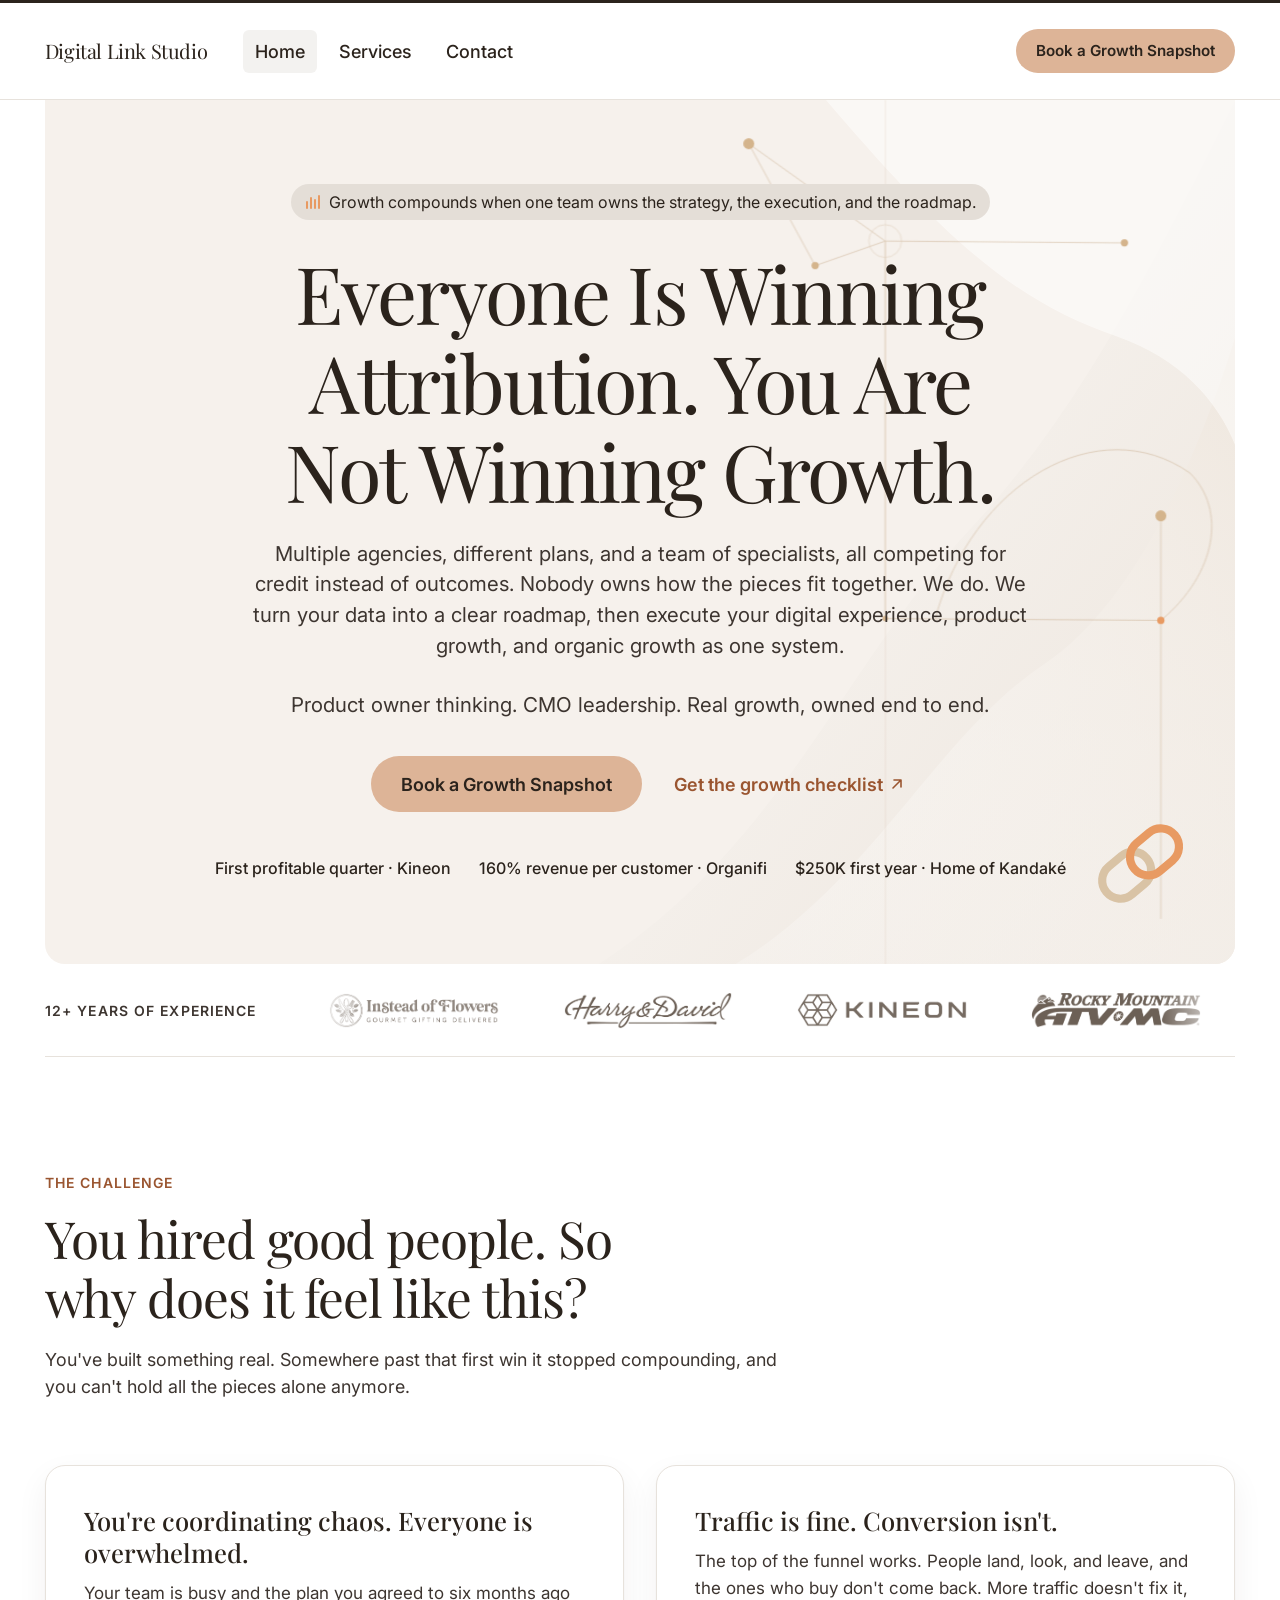
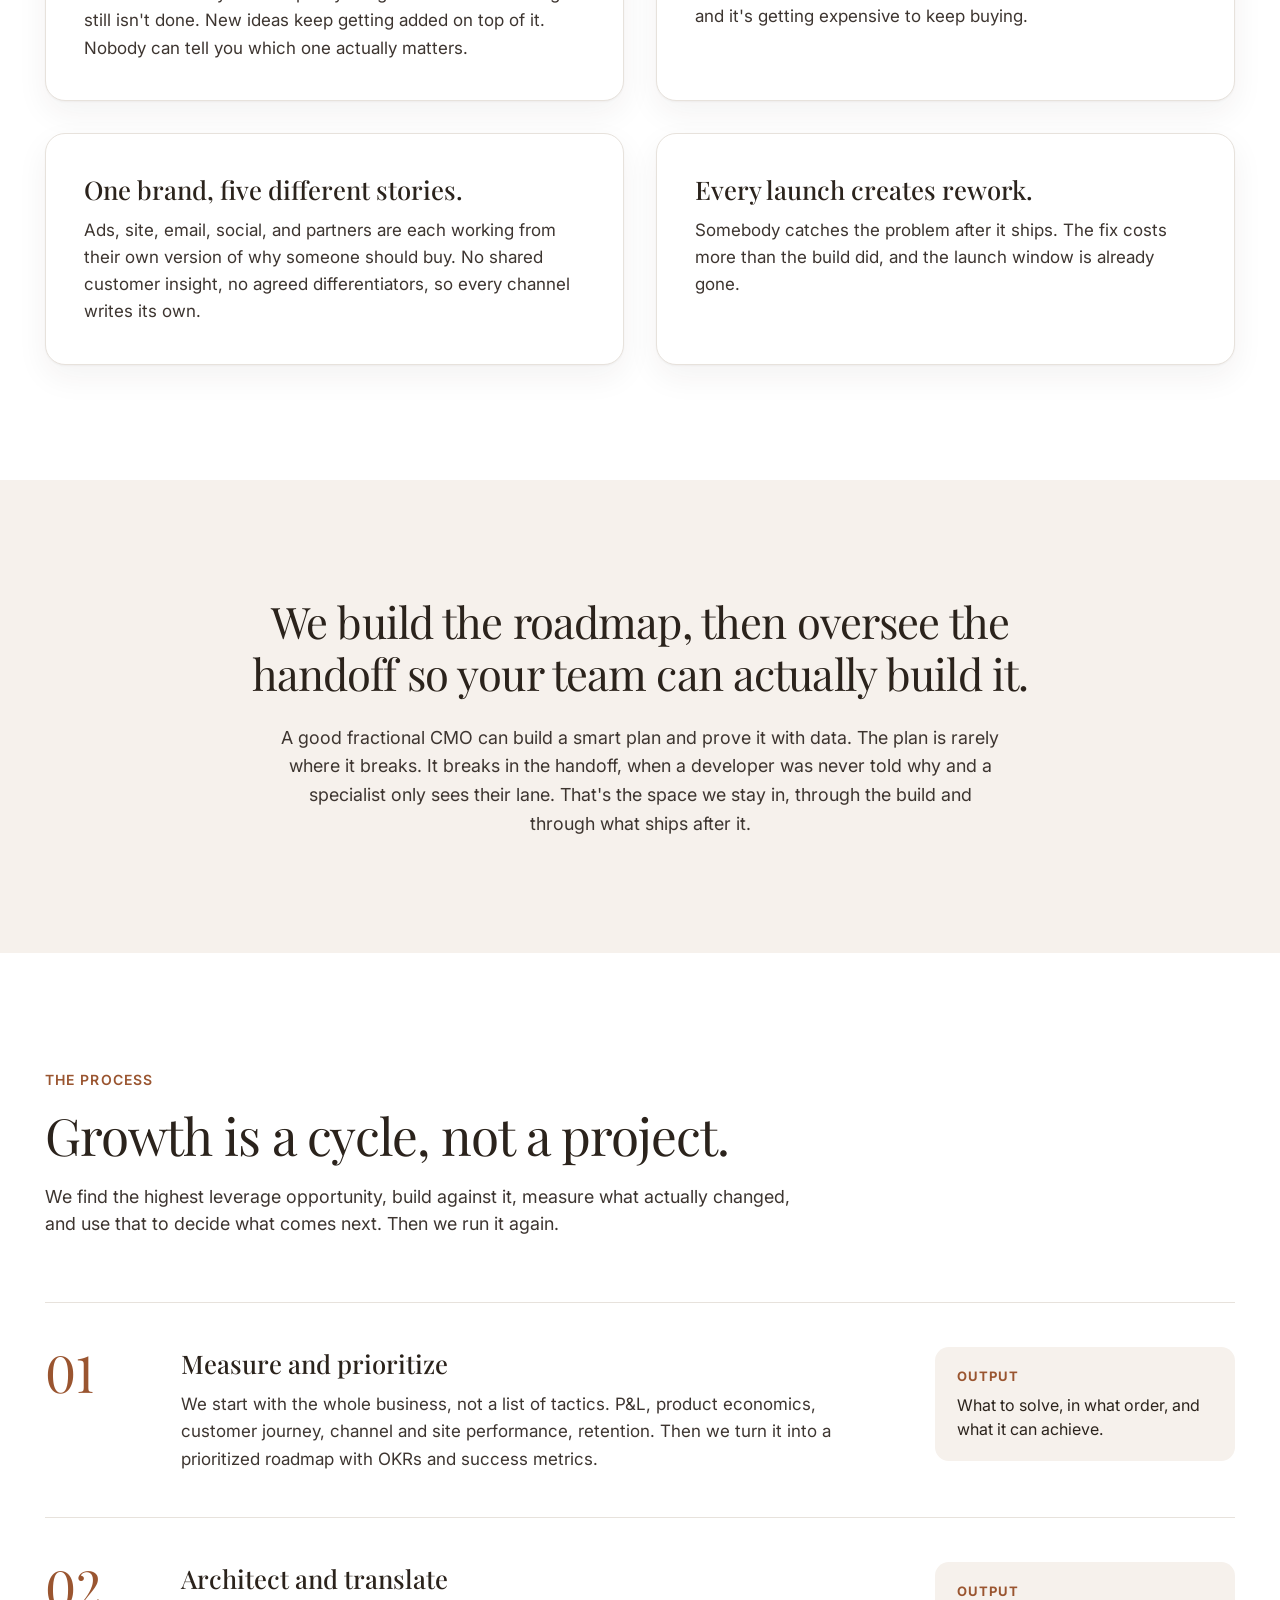
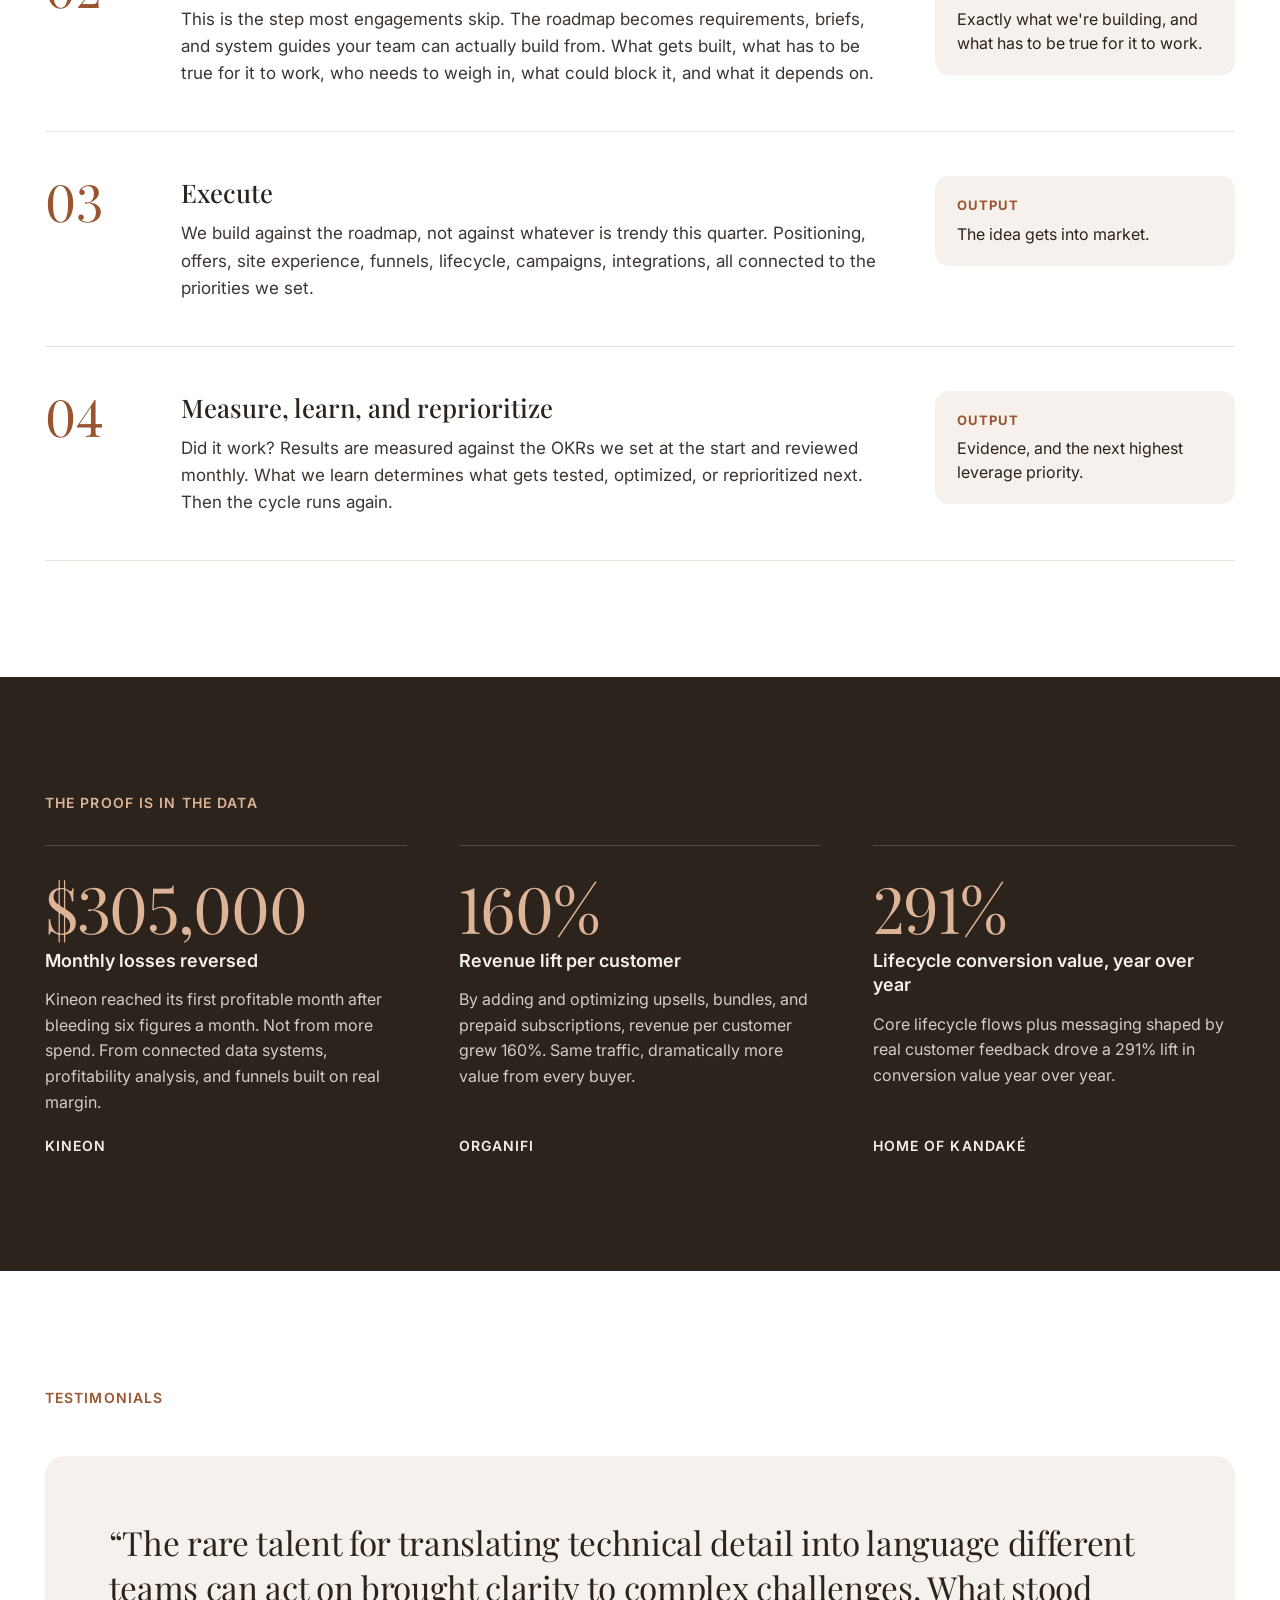
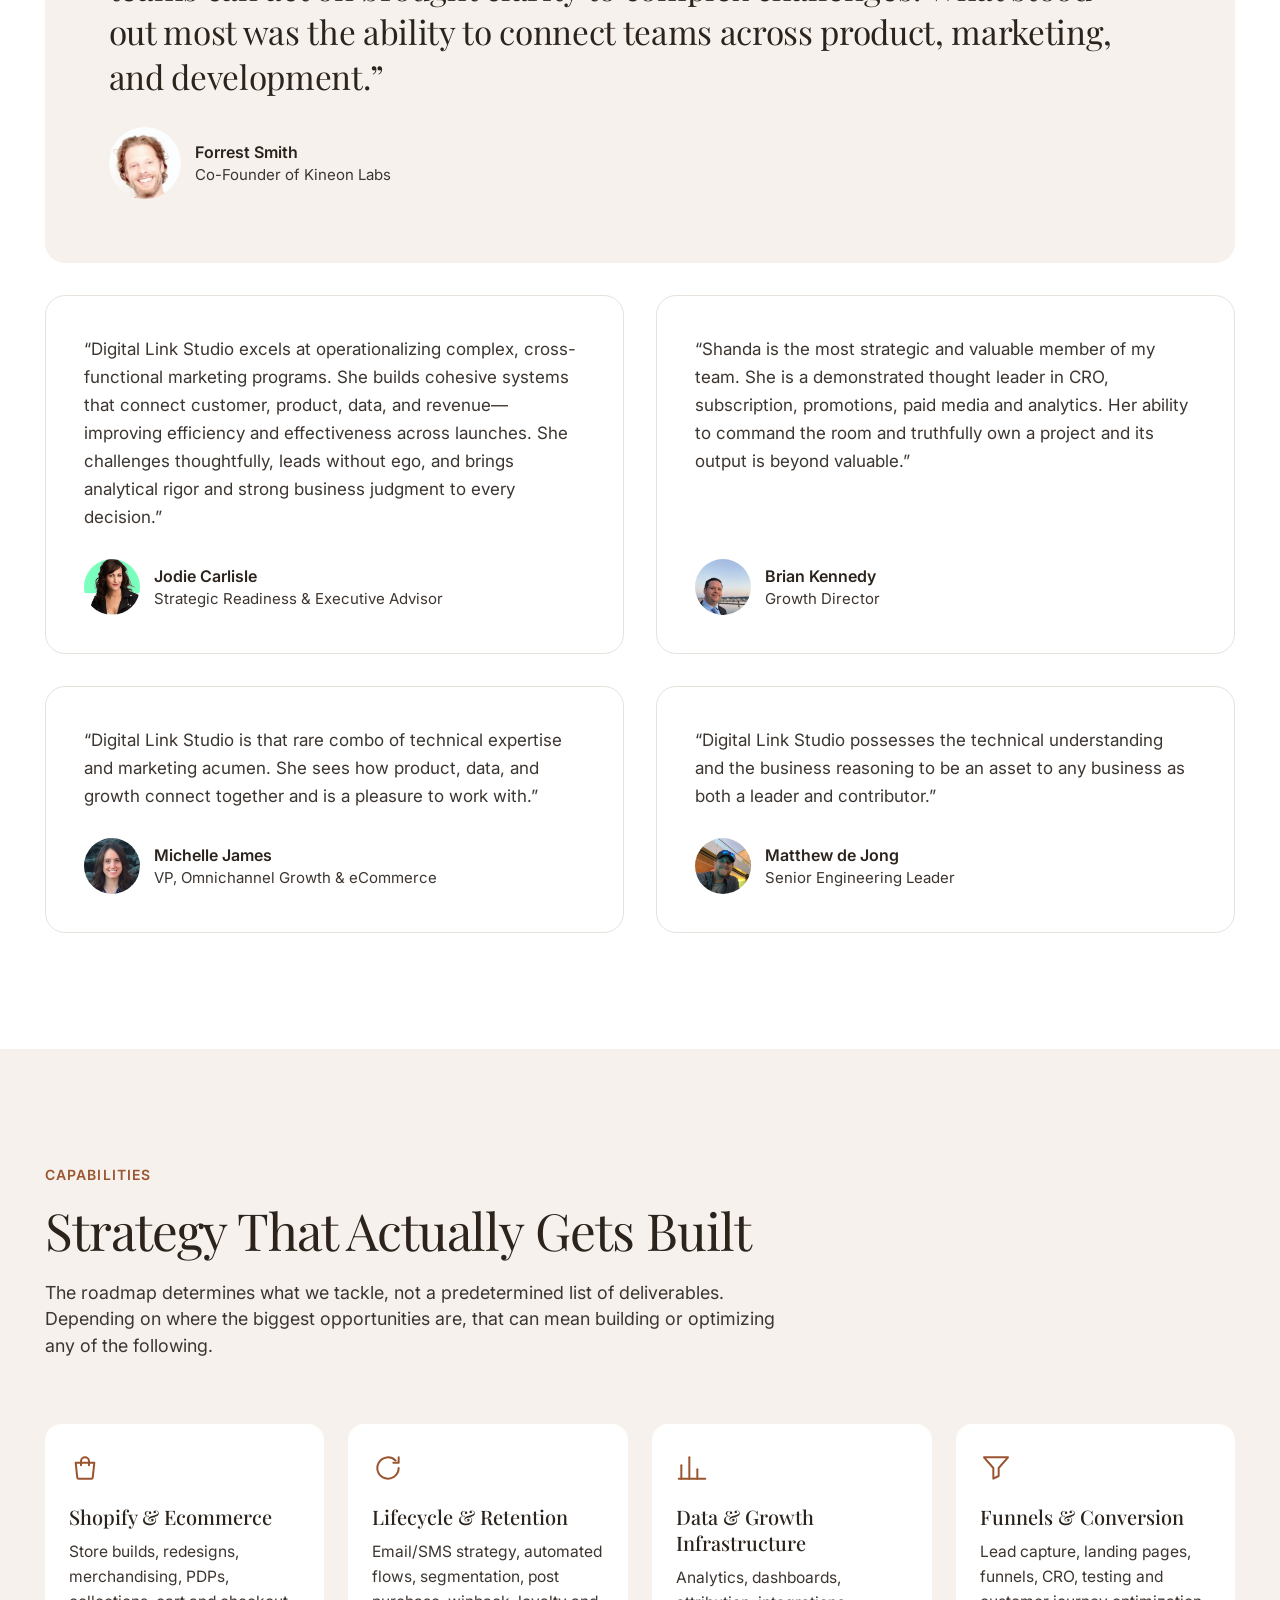
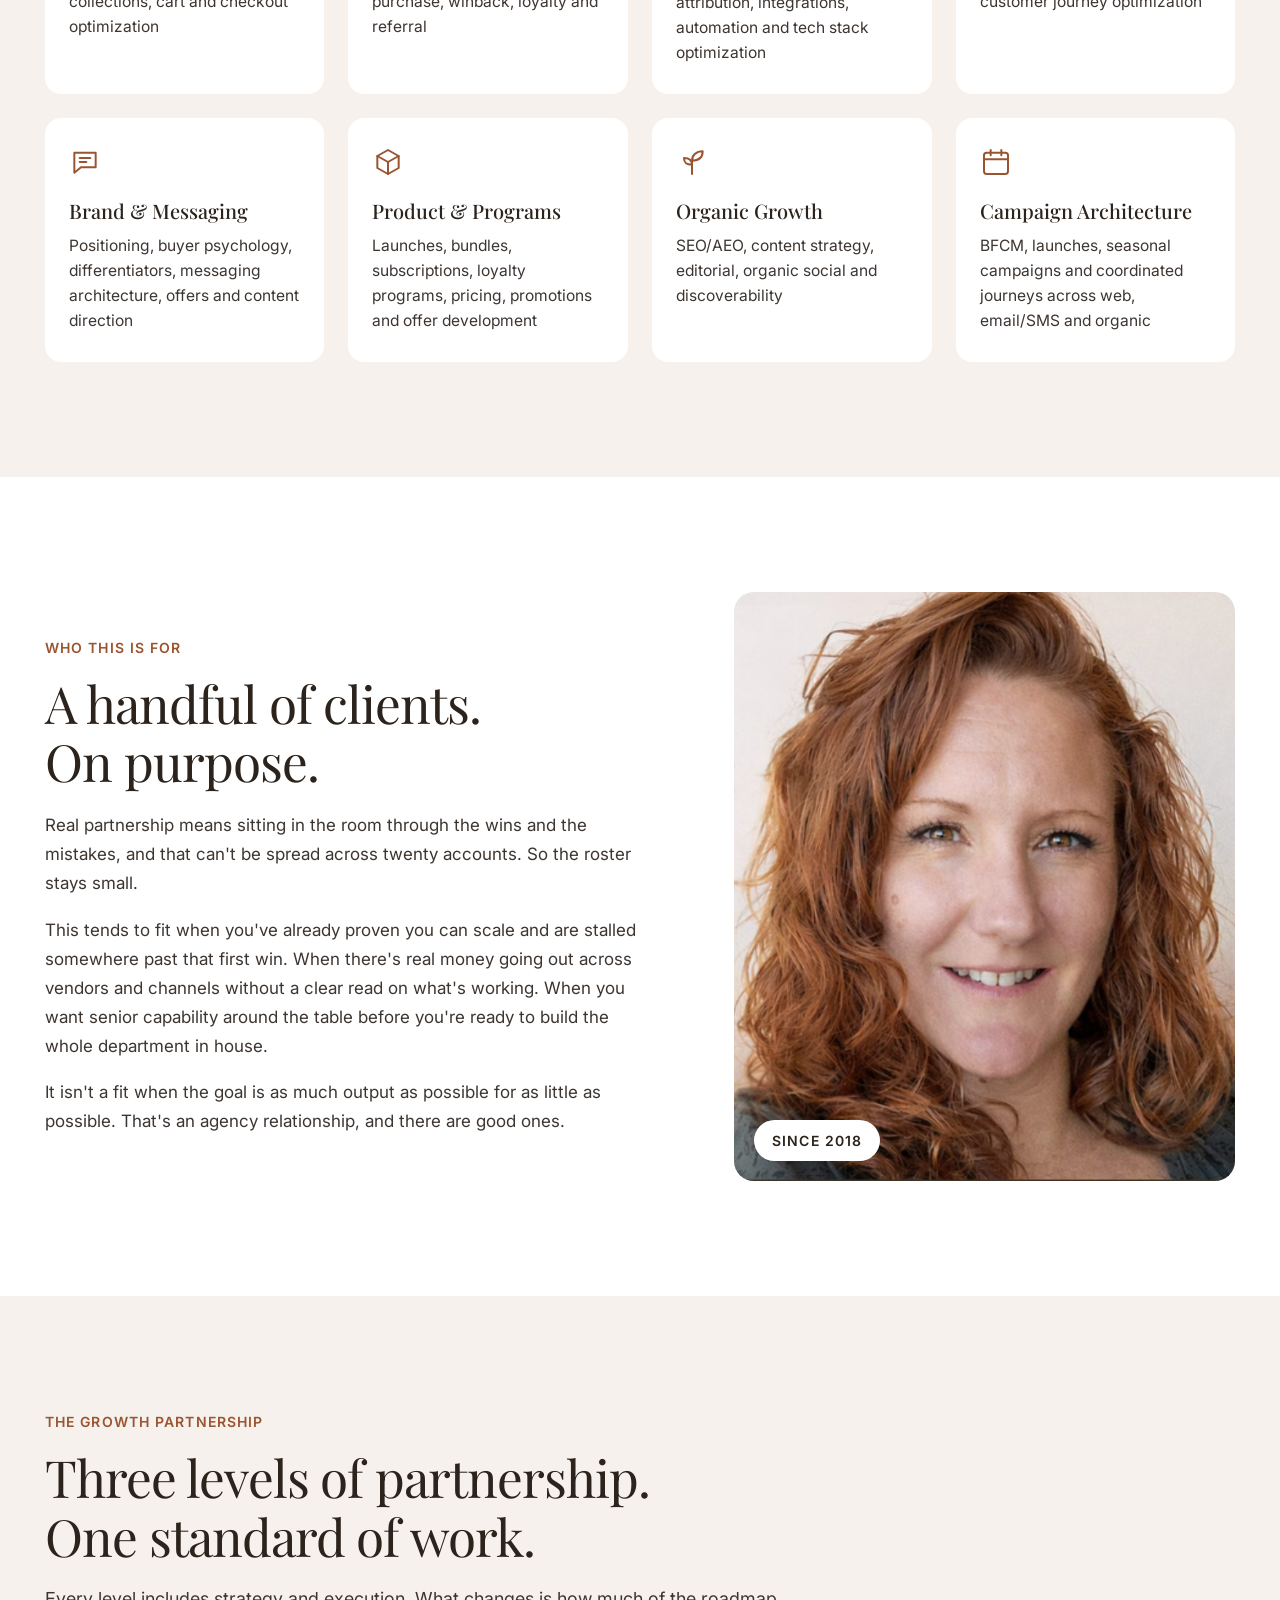
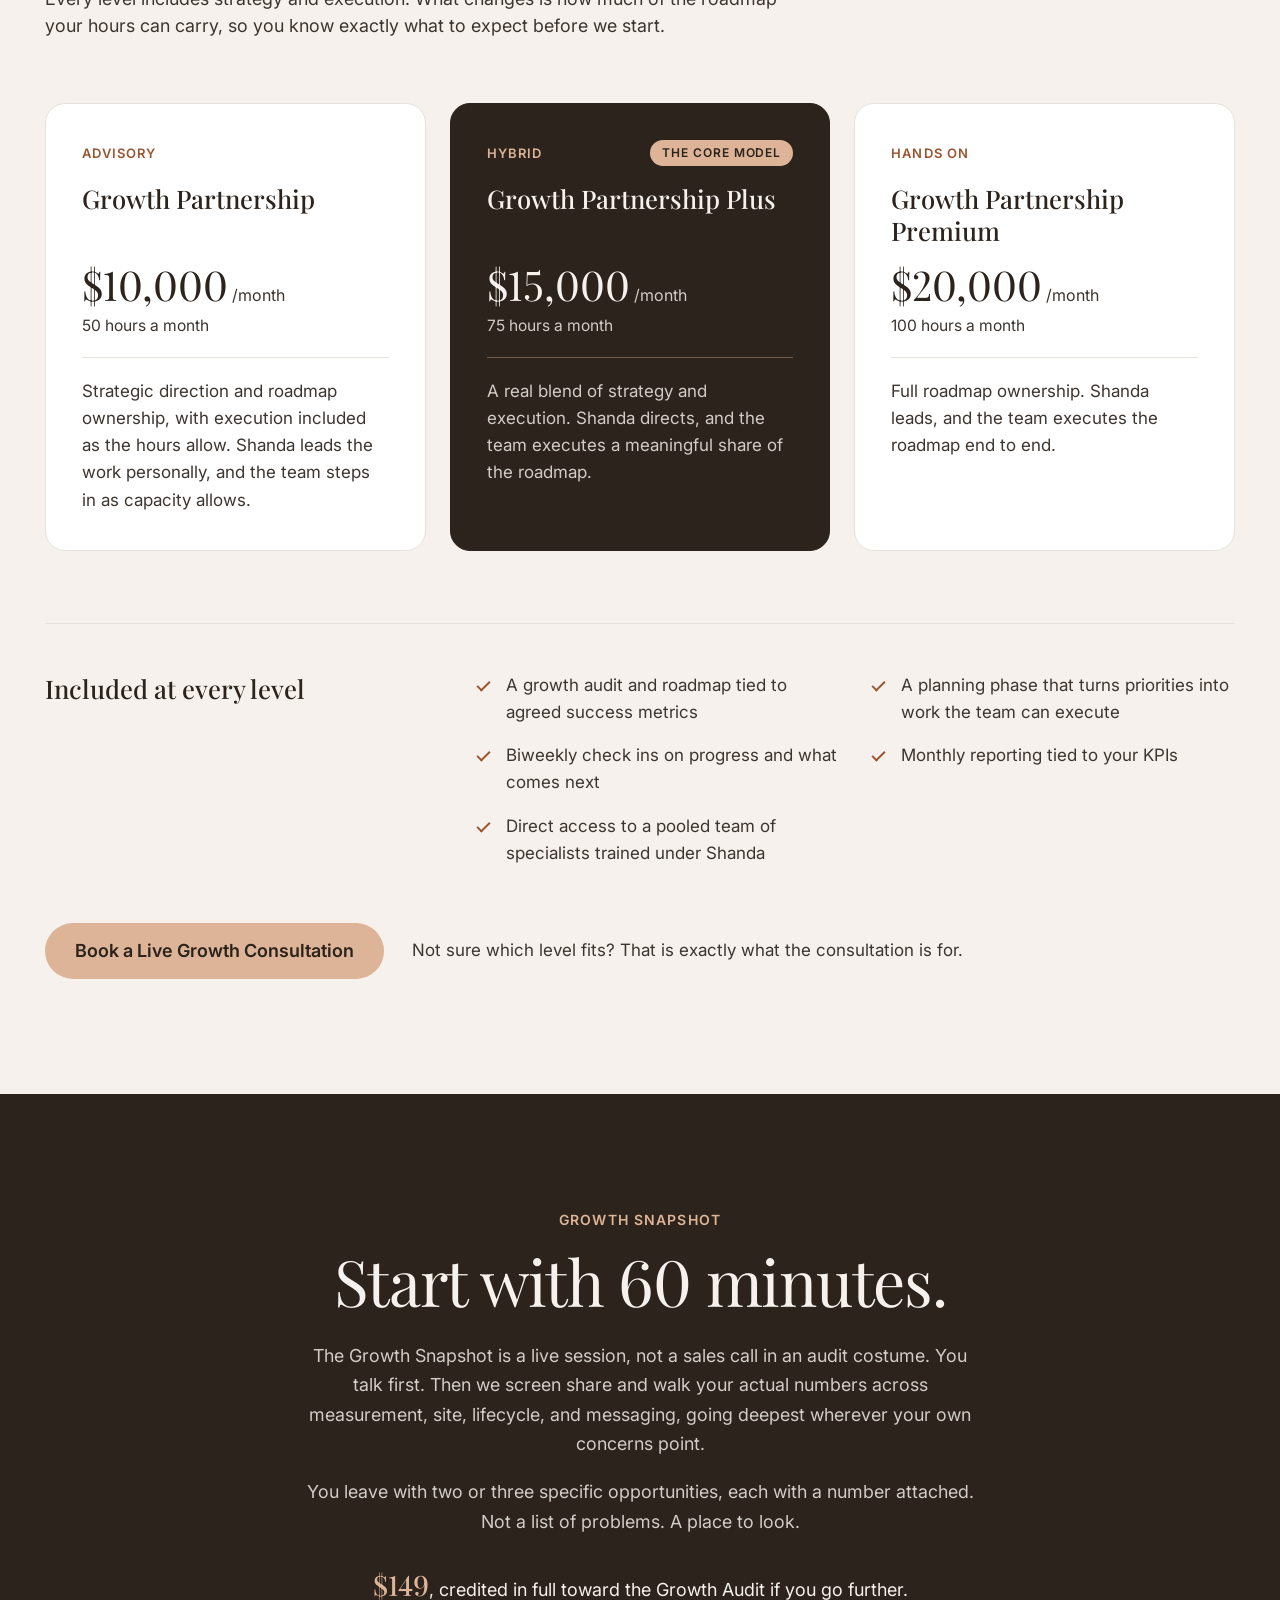
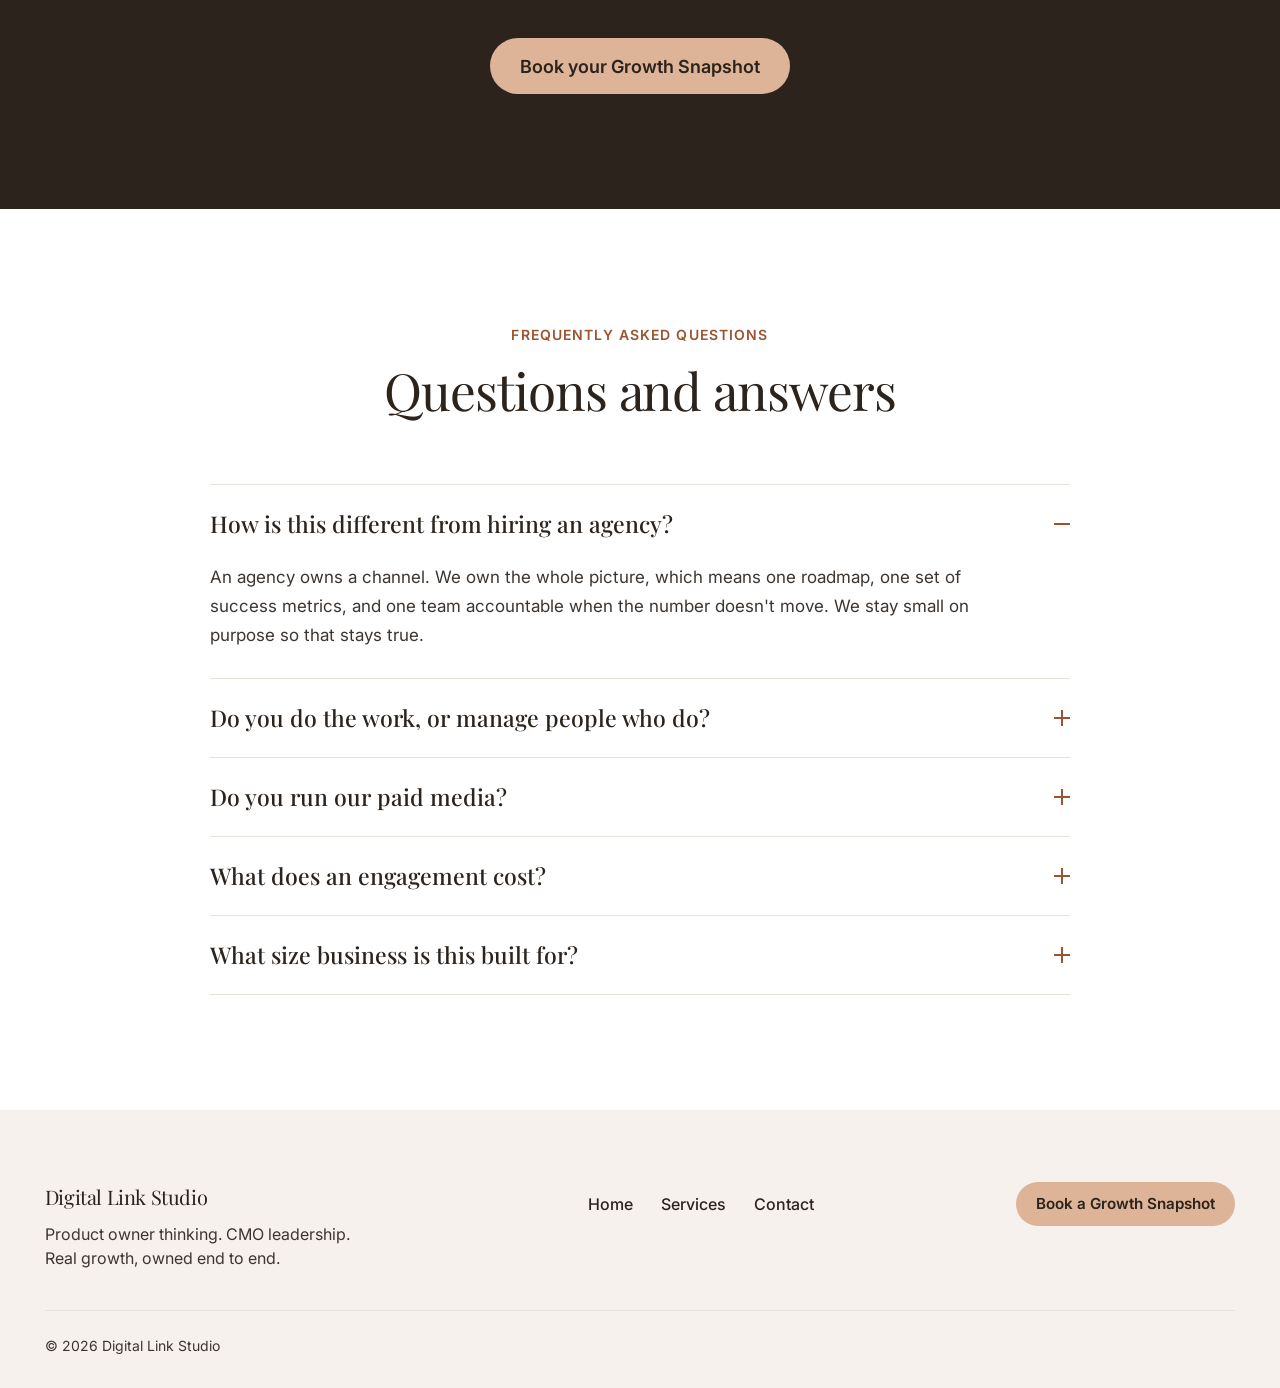
==== index.html @ 0d2b9e16 "Replace the partner network section with Growth Partnership levels Adds the three Growth Partnership" ====
<!DOCTYPE html>
<html lang="en">
<head>
  <meta charset="UTF-8">
  <meta name="viewport" content="width=device-width, initial-scale=1">
  <title>Digital Link Studio | Growth Strategy and Execution, Owned by One Team</title>
  <meta name="description" content="Product owner thinking. CMO leadership. Real growth, owned end to end. One team owns your strategy, execution, and roadmap.">

  <!-- Open Graph (link previews on social and messaging apps) -->
  <meta property="og:title" content="Digital Link Studio">
  <meta property="og:description" content="Everyone is winning attribution. You are not winning growth.">
  <meta property="og:type" content="website">

  <link rel="preconnect" href="https://fonts.googleapis.com">
  <link rel="preconnect" href="https://fonts.gstatic.com" crossorigin>
  <link href="https://fonts.googleapis.com/css2?family=Inter:wght@400;500;600&family=Playfair+Display:wght@400;500&display=swap" rel="stylesheet">

  <link rel="stylesheet" href="css/styles.css">
  <script src="js/main.js" defer></script>
</head>
<body>
  <a class="skip-link" href="#main">Skip to content</a>

  <!-- ===== Header ===== -->
  <header class="site-header">
    <div class="site-header__inner">
      <button class="nav-toggle" type="button" aria-expanded="false" aria-controls="site-nav" aria-label="Open menu">
        <span class="nav-toggle__bar"></span>
        <span class="nav-toggle__bar"></span>
        <span class="nav-toggle__bar"></span>
      </button>

      <a class="logo" href="index.html">Digital Link Studio</a>

      <nav class="site-nav" id="site-nav" aria-label="Main">
        <ul class="site-nav__list">
          <li><a class="site-nav__link" href="index.html" aria-current="page">Home</a></li>
          <li><a class="site-nav__link" href="services.html">Services</a></li>
          <li><a class="site-nav__link" href="contact.html">Contact</a></li>
        </ul>
      </nav>

      <a class="btn btn--primary btn--small site-header__cta" href="#growth-snapshot">Book a Growth Snapshot</a>
    </div>
  </header>

  <main id="main">
    <!-- ===== Hero ===== -->
    <section class="hero" aria-labelledby="hero-title">
      <div class="hero__card">
        <!-- Decorative background: soft waves, network lines, link icon -->
        <svg class="hero__art" viewBox="0 0 1850 950" preserveAspectRatio="xMaxYMid slice" aria-hidden="true" focusable="false">
          <defs>
            <linearGradient id="wave-a" x1="0" y1="0" x2="1" y2="1">
              <stop offset="0" stop-color="#FFFFFF" stop-opacity="0.9"/>
              <stop offset="1" stop-color="#E8DFD5" stop-opacity="0.6"/>
            </linearGradient>
            <linearGradient id="wave-b" x1="1" y1="0" x2="0" y2="1">
              <stop offset="0" stop-color="#EFE7DE" stop-opacity="0.9"/>
              <stop offset="1" stop-color="#FFFFFF" stop-opacity="0.2"/>
            </linearGradient>
          </defs>

          <!-- Waves -->
          <path d="M1850 0 V950 H1150 C1350 820 1420 620 1560 470 C1680 340 1760 180 1850 0 Z" fill="url(#wave-a)"/>
          <path d="M1850 260 V950 H1300 C1450 860 1520 700 1640 620 C1730 560 1800 420 1850 260 Z" fill="url(#wave-b)"/>
          <path d="M1400 0 C1520 140 1600 220 1720 260 C1790 285 1830 330 1850 380 V0 Z" fill="#FFFFFF" opacity="0.5"/>

          <!-- Network lines -->
          <g class="hero__art-detail" stroke="#C9AE8E" stroke-width="1" fill="none" opacity="0.55">
            <path d="M1315 48 L1388 182 L1465 155 L1728 157"/>
            <path d="M1315 48 L1465 155 L1465 570 L1768 572"/>
            <path d="M1768 457 L1768 900"/>
            <path d="M1465 0 V950" opacity="0.4"/>
            <circle cx="1465" cy="155" r="18" opacity="0.6"/>
            <path d="M1520 570 C1560 420 1700 340 1800 410 C1840 450 1830 520 1768 572"/>
          </g>

          <!-- Nodes -->
          <g class="hero__art-detail" fill="#D4B48C">
            <circle cx="1315" cy="48" r="6"/>
            <circle cx="1388" cy="182" r="4"/>
            <circle cx="1728" cy="157" r="4"/>
            <circle cx="1768" cy="457" r="6"/>
            <circle cx="1465" cy="570" r="3"/>
          </g>
          <circle class="hero__art-detail" cx="1768" cy="572" r="4" fill="#E89A62"/>

          <!-- Link icon -->
          <g class="hero__art-detail" transform="translate(1745 840) rotate(-40)" fill="none" stroke-width="9" stroke-linecap="round">
            <rect x="-48" y="-20" width="58" height="40" rx="20" stroke="#D9C3A5"/>
            <rect x="-8" y="-20" width="58" height="40" rx="20" stroke="#E89A62"/>
          </g>
        </svg>

        <div class="hero__content">
          <p class="eyebrow">
            <svg class="eyebrow__icon" viewBox="0 0 16 16" aria-hidden="true" focusable="false">
              <rect x="1" y="7" width="2" height="8" rx="1"/>
              <rect x="5" y="3" width="2" height="12" rx="1"/>
              <rect x="9" y="5" width="2" height="10" rx="1"/>
              <rect x="13" y="1" width="2" height="14" rx="1"/>
            </svg>
            Growth compounds when one team owns the strategy, the execution, and the roadmap.
          </p>

          <h1 class="hero__title" id="hero-title">
            Everyone Is Winning Attribution. You Are Not Winning Growth.
          </h1>

          <p class="hero__lead">
            Multiple agencies, different plans, and a team of specialists, all competing for credit instead of outcomes.
            Nobody owns how the pieces fit together. We do. We turn your data into a clear roadmap, then execute
            your digital experience, product growth, and organic growth as one system.
          </p>

          <p class="hero__tagline">Product owner thinking. CMO leadership. Real growth, owned end to end.</p>

          <div class="hero__actions">
            <a class="btn btn--primary" href="#growth-snapshot">Book a Growth Snapshot</a>
            <a class="btn btn--link" href="#growth-checklist">
              Get the growth checklist
              <svg class="btn__arrow" viewBox="0 0 16 16" aria-hidden="true" focusable="false">
                <path d="M4 12 L12 4 M5 4 H12 V11" fill="none" stroke="currentColor" stroke-width="1.6" stroke-linecap="round" stroke-linejoin="round"/>
              </svg>
            </a>
          </div>

          <ul class="proof" aria-label="Client results">
            <li class="proof__item">First profitable quarter <span aria-hidden="true">·</span> <span class="visually-hidden">for</span> Kineon</li>
            <li class="proof__item">160% revenue per customer <span aria-hidden="true">·</span> <span class="visually-hidden">for</span> Organifi</li>
            <li class="proof__item">$250K first year <span aria-hidden="true">·</span> <span class="visually-hidden">for</span> Home of Kandaké</li>
          </ul>
        </div>
      </div>
    </section>

    <!-- ===== Client logo bar ===== -->
    <section class="logo-bar" aria-labelledby="logo-bar-title">
      <div class="logo-bar__inner">
        <h2 class="logo-bar__label" id="logo-bar-title">12+ years of experience</h2>

        <div class="logo-bar__viewport">
          <!-- The list is repeated once so the scroll loops without a gap.
               The copy is hidden from screen readers. -->
          <div class="logo-bar__track">
            <ul class="logo-bar__list">
              <li><img src="assets/images/logos/instead-of-flowers.png" alt="Instead of Flowers" width="770" height="160" loading="lazy"></li>
              <li><img src="assets/images/logos/harry-and-david.png" alt="Harry &amp; David" width="724" height="158" loading="lazy"></li>
              <li><img src="assets/images/logos/kineon.png" alt="Kineon" width="793" height="160" loading="lazy"></li>
              <li><img src="assets/images/logos/rocky-mountain-atv-mc.png" alt="Rocky Mountain ATV MC" width="763" height="160" loading="lazy"></li>
              <li><img src="assets/images/logos/home-of-kandake.png" alt="Home of Kandaké" width="1238" height="111" loading="lazy"></li>
              <li><img src="assets/images/logos/motorcycle-superstore.png" alt="Motorcycle Superstore" width="949" height="160" loading="lazy"></li>
              <li><img src="assets/images/logos/organifi.png" alt="Organifi" width="517" height="160" loading="lazy"></li>
            </ul>
            <ul class="logo-bar__list" aria-hidden="true">
              <li><img src="assets/images/logos/instead-of-flowers.png" alt="" width="770" height="160" loading="lazy"></li>
              <li><img src="assets/images/logos/harry-and-david.png" alt="" width="724" height="158" loading="lazy"></li>
              <li><img src="assets/images/logos/kineon.png" alt="" width="793" height="160" loading="lazy"></li>
              <li><img src="assets/images/logos/rocky-mountain-atv-mc.png" alt="" width="763" height="160" loading="lazy"></li>
              <li><img src="assets/images/logos/home-of-kandake.png" alt="" width="1238" height="111" loading="lazy"></li>
              <li><img src="assets/images/logos/motorcycle-superstore.png" alt="" width="949" height="160" loading="lazy"></li>
              <li><img src="assets/images/logos/organifi.png" alt="" width="517" height="160" loading="lazy"></li>
            </ul>
          </div>
        </div>
      </div>
    </section>

    <!-- ===== The challenge ===== -->
    <section class="section challenge" aria-labelledby="challenge-title">
      <div class="container">
        <header class="section-header">
          <p class="section-label">The Challenge</p>
          <h2 class="section-title" id="challenge-title">You hired good people. So why does it feel like this?</h2>
          <p class="section-intro">
            You've built something real. Somewhere past that first win it stopped compounding,
            and you can't hold all the pieces alone anymore.
          </p>
        </header>

        <ul class="card-grid">
          <li class="card">
            <h3 class="card__title">You're coordinating chaos. Everyone is overwhelmed.</h3>
            <p class="card__text">
              Your team is busy and the plan you agreed to six months ago still isn't done.
              New ideas keep getting added on top of it. Nobody can tell you which one actually matters.
            </p>
          </li>
          <li class="card">
            <h3 class="card__title">Traffic is fine. Conversion isn't.</h3>
            <p class="card__text">
              The top of the funnel works. People land, look, and leave, and the ones who buy don't come back.
              More traffic doesn't fix it, and it's getting expensive to keep buying.
            </p>
          </li>
          <li class="card">
            <h3 class="card__title">One brand, five different stories.</h3>
            <p class="card__text">
              Ads, site, email, social, and partners are each working from their own version of why someone
              should buy. No shared customer insight, no agreed differentiators, so every channel writes its own.
            </p>
          </li>
          <li class="card">
            <h3 class="card__title">Every launch creates rework.</h3>
            <p class="card__text">
              Somebody catches the problem after it ships. The fix costs more than the build did,
              and the launch window is already gone.
            </p>
          </li>
        </ul>
      </div>
    </section>

    <!-- ===== The handoff statement ===== -->
    <section class="section statement" aria-labelledby="statement-title">
      <div class="container container--narrow">
        <h2 class="statement__title" id="statement-title">
          We build the roadmap, then oversee the handoff so your team can actually build it.
        </h2>
        <p class="statement__text">
          A good fractional CMO can build a smart plan and prove it with data. The plan is rarely where it breaks.
          It breaks in the handoff, when a developer was never told why and a specialist only sees their lane.
          That's the space we stay in, through the build and through what ships after it.
        </p>
      </div>
    </section>

    <!-- ===== The process ===== -->
    <section class="section process" aria-labelledby="process-title">
      <div class="container">
        <header class="section-header">
          <p class="section-label">The Process</p>
          <h2 class="section-title" id="process-title">Growth is a cycle, not a project.</h2>
          <p class="section-intro">
            We find the highest leverage opportunity, build against it, measure what actually changed,
            and use that to decide what comes next. Then we run it again.
          </p>
        </header>

        <ol class="steps">
          <li class="step">
            <span class="step__number" aria-hidden="true">01</span>
            <div class="step__body">
              <h3 class="step__title">Measure and prioritize</h3>
              <p class="step__text">
                We start with the whole business, not a list of tactics. P&amp;L, product economics, customer journey,
                channel and site performance, retention. Then we turn it into a prioritized roadmap with OKRs and success metrics.
              </p>
            </div>
            <p class="step__output"><strong>Output</strong> What to solve, in what order, and what it can achieve.</p>
          </li>
          <li class="step">
            <span class="step__number" aria-hidden="true">02</span>
            <div class="step__body">
              <h3 class="step__title">Architect and translate</h3>
              <p class="step__text">
                This is the step most engagements skip. The roadmap becomes requirements, briefs, and system guides
                your team can actually build from. What gets built, what has to be true for it to work, who needs to
                weigh in, what could block it, and what it depends on.
              </p>
            </div>
            <p class="step__output"><strong>Output</strong> Exactly what we're building, and what has to be true for it to work.</p>
          </li>
          <li class="step">
            <span class="step__number" aria-hidden="true">03</span>
            <div class="step__body">
              <h3 class="step__title">Execute</h3>
              <p class="step__text">
                We build against the roadmap, not against whatever is trendy this quarter. Positioning, offers,
                site experience, funnels, lifecycle, campaigns, integrations, all connected to the priorities we set.
              </p>
            </div>
            <p class="step__output"><strong>Output</strong> The idea gets into market.</p>
          </li>
          <li class="step">
            <span class="step__number" aria-hidden="true">04</span>
            <div class="step__body">
              <h3 class="step__title">Measure, learn, and reprioritize</h3>
              <p class="step__text">
                Did it work? Results are measured against the OKRs we set at the start and reviewed monthly.
                What we learn determines what gets tested, optimized, or reprioritized next. Then the cycle runs again.
              </p>
            </div>
            <p class="step__output"><strong>Output</strong> Evidence, and the next highest leverage priority.</p>
          </li>
        </ol>
      </div>
    </section>

    <!-- ===== Proof in numbers ===== -->
    <section class="section proof-stats" aria-labelledby="proof-stats-title">
      <div class="container">
        <h2 class="section-label proof-stats__label" id="proof-stats-title">The Proof is in the Data</h2>

        <ul class="stats">
          <li class="stat">
            <p class="stat__number">$305,000</p>
            <h3 class="stat__title">Monthly losses reversed</h3>
            <p class="stat__text">
              Kineon reached its first profitable month after bleeding six figures a month. Not from more spend.
              From connected data systems, profitability analysis, and funnels built on real margin.
            </p>
            <p class="stat__client">Kineon</p>
          </li>
          <li class="stat">
            <p class="stat__number">160%</p>
            <h3 class="stat__title">Revenue lift per customer</h3>
            <p class="stat__text">
              By adding and optimizing upsells, bundles, and prepaid subscriptions, revenue per customer grew 160%.
              Same traffic, dramatically more value from every buyer.
            </p>
            <p class="stat__client">Organifi</p>
          </li>
          <li class="stat">
            <p class="stat__number">291%</p>
            <h3 class="stat__title">Lifecycle conversion value, year over year</h3>
            <p class="stat__text">
              Core lifecycle flows plus messaging shaped by real customer feedback drove a 291% lift in
              conversion value year over year.
            </p>
            <p class="stat__client">Home of Kandaké</p>
          </li>
        </ul>
      </div>
    </section>

    <!-- ===== Testimonials ===== -->
    <section class="section testimonials" aria-labelledby="testimonials-title">
      <div class="container">
        <h2 class="section-label" id="testimonials-title">Testimonials</h2>

        <figure class="quote quote--featured">
          <blockquote class="quote__text">
            <p>The rare talent for translating technical detail into language different teams can act on brought clarity to complex challenges. What stood out most was the ability to connect teams across product, marketing, and development.</p>
          </blockquote>
          <figcaption class="quote__author">
            <img class="quote__photo" src="assets/images/testimonials/forrest-smith.jpg" alt="" width="192" height="192" loading="lazy">
            <span>
              <span class="quote__name">Forrest Smith</span>
              <span class="quote__role">Co-Founder of Kineon Labs</span>
            </span>
          </figcaption>
        </figure>

        <div class="quote-grid">
          <figure class="quote">
            <blockquote class="quote__text">
              <p>Digital Link Studio excels at operationalizing complex, cross-functional marketing programs. She builds cohesive systems that connect customer, product, data, and revenue—improving efficiency and effectiveness across launches. She challenges thoughtfully, leads without ego, and brings analytical rigor and strong business judgment to every decision.</p>
            </blockquote>
            <figcaption class="quote__author">
              <img class="quote__photo" src="assets/images/testimonials/jodie-carlisle.jpg" alt="" width="192" height="192" loading="lazy">
              <span>
                <span class="quote__name">Jodie Carlisle</span>
                <span class="quote__role">Strategic Readiness &amp; Executive Advisor</span>
              </span>
            </figcaption>
          </figure>
          <figure class="quote">
            <blockquote class="quote__text">
              <p>Shanda is the most strategic and valuable member of my team. She is a demonstrated thought leader in CRO, subscription, promotions, paid media and analytics. Her ability to command the room and truthfully own a project and its output is beyond valuable.</p>
            </blockquote>
            <figcaption class="quote__author">
              <img class="quote__photo" src="assets/images/testimonials/brian-kennedy.jpg" alt="" width="192" height="192" loading="lazy">
              <span>
                <span class="quote__name">Brian Kennedy</span>
                <span class="quote__role">Growth Director</span>
              </span>
            </figcaption>
          </figure>
          <figure class="quote">
            <blockquote class="quote__text">
              <p>Digital Link Studio is that rare combo of technical expertise and marketing acumen. She sees how product, data, and growth connect together and is a pleasure to work with.</p>
            </blockquote>
            <figcaption class="quote__author">
              <img class="quote__photo" src="assets/images/testimonials/michelle-james.jpg" alt="" width="192" height="192" loading="lazy">
              <span>
                <span class="quote__name">Michelle James</span>
                <span class="quote__role">VP, Omnichannel Growth &amp; eCommerce</span>
              </span>
            </figcaption>
          </figure>
          <figure class="quote">
            <blockquote class="quote__text">
              <p>Digital Link Studio possesses the technical understanding and the business reasoning to be an asset to any business as both a leader and contributor.</p>
            </blockquote>
            <figcaption class="quote__author">
              <img class="quote__photo" src="assets/images/testimonials/matthew-de-jong.jpg" alt="" width="192" height="192" loading="lazy">
              <span>
                <span class="quote__name">Matthew de Jong</span>
                <span class="quote__role">Senior Engineering Leader</span>
              </span>
            </figcaption>
          </figure>
        </div>
      </div>
    </section>

    <!-- ===== Capabilities ===== -->
    <section class="section capabilities" aria-labelledby="capabilities-title">
      <div class="container">
        <header class="section-header">
          <p class="section-label">Capabilities</p>
          <h2 class="section-title" id="capabilities-title">Strategy That Actually Gets Built</h2>
          <p class="section-intro">
            The roadmap determines what we tackle, not a predetermined list of deliverables. Depending on where
            the biggest opportunities are, that can mean building or optimizing any of the following.
          </p>
        </header>

        <ul class="capability-grid">
          <li class="capability">
            <svg class="capability__icon" viewBox="0 0 24 24" aria-hidden="true" focusable="false"><path d="M5 8h14l-1.2 11.2a1 1 0 0 1-1 .8H7.2a1 1 0 0 1-1-.8z"/><path d="M9 10V7a3 3 0 0 1 6 0v3"/></svg>
            <h3 class="capability__title">Shopify &amp; Ecommerce</h3>
            <p class="capability__text">Store builds, redesigns, merchandising, PDPs, collections, cart and checkout optimization</p>
          </li>
          <li class="capability">
            <svg class="capability__icon" viewBox="0 0 24 24" aria-hidden="true" focusable="false"><path d="M20 12a8 8 0 1 1-2.34-5.66"/><path d="M20 4v4h-4"/></svg>
            <h3 class="capability__title">Lifecycle &amp; Retention</h3>
            <p class="capability__text">Email/SMS strategy, automated flows, segmentation, post purchase, winback, loyalty and referral</p>
          </li>
          <li class="capability">
            <svg class="capability__icon" viewBox="0 0 24 24" aria-hidden="true" focusable="false"><path d="M4 20V10"/><path d="M10 20V4"/><path d="M16 20v-7"/><path d="M22 20H2"/></svg>
            <h3 class="capability__title">Data &amp; Growth Infrastructure</h3>
            <p class="capability__text">Analytics, dashboards, attribution, integrations, automation and tech stack optimization</p>
          </li>
          <li class="capability">
            <svg class="capability__icon" viewBox="0 0 24 24" aria-hidden="true" focusable="false"><path d="M3 4h18l-7 8v6l-4 2v-8z"/></svg>
            <h3 class="capability__title">Funnels &amp; Conversion</h3>
            <p class="capability__text">Lead capture, landing pages, funnels, CRO, testing and customer journey optimization</p>
          </li>
          <li class="capability">
            <svg class="capability__icon" viewBox="0 0 24 24" aria-hidden="true" focusable="false"><path d="M4 5h16v11H9l-5 4z"/><path d="M8 9h8"/><path d="M8 12h5"/></svg>
            <h3 class="capability__title">Brand &amp; Messaging</h3>
            <p class="capability__text">Positioning, buyer psychology, differentiators, messaging architecture, offers and content direction</p>
          </li>
          <li class="capability">
            <svg class="capability__icon" viewBox="0 0 24 24" aria-hidden="true" focusable="false"><path d="M12 3l8 4.5v9L12 21l-8-4.5v-9z"/><path d="M4 7.5l8 4.5 8-4.5"/><path d="M12 12v9"/></svg>
            <h3 class="capability__title">Product &amp; Programs</h3>
            <p class="capability__text">Launches, bundles, subscriptions, loyalty programs, pricing, promotions and offer development</p>
          </li>
          <li class="capability">
            <svg class="capability__icon" viewBox="0 0 24 24" aria-hidden="true" focusable="false"><path d="M12 21V11"/><path d="M12 11c0-4 3-7 8-7 0 5-3 7-8 7z"/><path d="M12 14c0-3-2-5-6-5 0 4 2 5 6 5z"/></svg>
            <h3 class="capability__title">Organic Growth</h3>
            <p class="capability__text">SEO/AEO, content strategy, editorial, organic social and discoverability</p>
          </li>
          <li class="capability">
            <svg class="capability__icon" viewBox="0 0 24 24" aria-hidden="true" focusable="false"><rect x="3" y="5" width="18" height="16" rx="2"/><path d="M3 10h18"/><path d="M8 3v4"/><path d="M16 3v4"/></svg>
            <h3 class="capability__title">Campaign Architecture</h3>
            <p class="capability__text">BFCM, launches, seasonal campaigns and coordinated journeys across web, email/SMS and organic</p>
          </li>
        </ul>
      </div>
    </section>

    <!-- ===== Who this is for ===== -->
    <section class="section fit" aria-labelledby="fit-title">
      <div class="container fit__inner">
        <div class="fit__content">
          <p class="section-label">Who this is for</p>
          <h2 class="section-title" id="fit-title">A handful of clients. On purpose.</h2>
          <div class="fit__text">
            <p>
              Real partnership means sitting in the room through the wins and the mistakes, and that can't be
              spread across twenty accounts. So the roster stays small.
            </p>
            <p>
              This tends to fit when you've already proven you can scale and are stalled somewhere past that first win.
              When there's real money going out across vendors and channels without a clear read on what's working.
              When you want senior capability around the table before you're ready to build the whole department in house.
            </p>
            <p>
              It isn't a fit when the goal is as much output as possible for as little as possible.
              That's an agency relationship, and there are good ones.
            </p>
          </div>
        </div>

        <figure class="fit__media">
          <img src="assets/images/founder.jpg" alt="Shanda, founder of Digital Link Studio" width="688" height="808" loading="lazy">
          <figcaption class="fit__badge">Since 2018</figcaption>
        </figure>
      </div>
    </section>

    <!-- ===== Growth Partnership levels ===== -->
    <section class="section pricing" aria-labelledby="pricing-title">
      <div class="container">
        <header class="section-header">
          <p class="section-label">The Growth Partnership</p>
          <h2 class="section-title" id="pricing-title">Three levels of partnership. One standard of work.</h2>
          <p class="section-intro">
            Every level includes strategy and execution. What changes is how much of the roadmap
            your hours can carry, so you know exactly what to expect before we start.
          </p>
        </header>

        <ul class="tier-grid">
          <li class="tier">
            <div class="tier__head">
              <p class="tier__label">Advisory</p>
            </div>
            <h3 class="tier__name">Growth Partnership</h3>
            <div class="tier__cost">
              <p class="tier__price">$10,000<span class="tier__period" aria-hidden="true">/month</span><span class="visually-hidden"> per month</span></p>
              <p class="tier__hours">50 hours a month</p>
            </div>
            <p class="tier__text">
              Strategic direction and roadmap ownership, with execution included as the hours allow.
              Shanda leads the work personally, and the team steps in as capacity allows.
            </p>
          </li>
          <li class="tier tier--featured">
            <div class="tier__head">
              <p class="tier__label">Hybrid</p>
              <p class="tier__badge">The core model</p>
            </div>
            <h3 class="tier__name">Growth Partnership Plus</h3>
            <div class="tier__cost">
              <p class="tier__price">$15,000<span class="tier__period" aria-hidden="true">/month</span><span class="visually-hidden"> per month</span></p>
              <p class="tier__hours">75 hours a month</p>
            </div>
            <p class="tier__text">
              A real blend of strategy and execution. Shanda directs, and the team executes a meaningful share of the roadmap.
            </p>
          </li>
          <li class="tier">
            <div class="tier__head">
              <p class="tier__label">Hands on</p>
            </div>
            <h3 class="tier__name">Growth Partnership Premium</h3>
            <div class="tier__cost">
              <p class="tier__price">$20,000<span class="tier__period" aria-hidden="true">/month</span><span class="visually-hidden"> per month</span></p>
              <p class="tier__hours">100 hours a month</p>
            </div>
            <p class="tier__text">
              Full roadmap ownership. Shanda leads, and the team executes the roadmap end to end.
            </p>
          </li>
        </ul>

        <div class="included">
          <h3 class="included__title">Included at every level</h3>
          <ul class="included__list">
            <li>A growth audit and roadmap tied to agreed success metrics</li>
            <li>A planning phase that turns priorities into work the team can execute</li>
            <li>Biweekly check ins on progress and what comes next</li>
            <li>Monthly reporting tied to your KPIs</li>
            <li>Direct access to a pooled team of specialists trained under Shanda</li>
          </ul>
        </div>

        <div class="pricing__cta">
          <a class="btn btn--primary" href="#growth-snapshot">Book a Live Growth Consultation</a>
          <p class="pricing__note">Not sure which level fits? That is exactly what the consultation is for.</p>
        </div>
      </div>
    </section>

    <!-- ===== Growth Snapshot offer ===== -->
    <section class="section offer" id="growth-snapshot" aria-labelledby="offer-title">
      <div class="container container--narrow">
        <p class="section-label offer__label">Growth Snapshot</p>
        <h2 class="offer__title" id="offer-title">Start with 60 minutes.</h2>
        <div class="offer__text">
          <p>
            The Growth Snapshot is a live session, not a sales call in an audit costume. You talk first.
            Then we screen share and walk your actual numbers across measurement, site, lifecycle, and messaging,
            going deepest wherever your own concerns point.
          </p>
          <p>
            You leave with two or three specific opportunities, each with a number attached.
            Not a list of problems. A place to look.
          </p>
        </div>
        <p class="offer__price"><strong>$149</strong>, credited in full toward the Growth Audit if you go further.</p>
        <a class="btn btn--primary" href="contact.html">Book your Growth Snapshot</a>
      </div>
    </section>

    <!-- ===== FAQ ===== -->
    <section class="section faq" aria-labelledby="faq-title">
      <div class="container container--narrow">
        <header class="section-header faq__header">
          <p class="section-label">Frequently Asked Questions</p>
          <h2 class="section-title" id="faq-title">Questions and answers</h2>
        </header>

        <div class="faq__list">
          <details class="faq__item" open>
            <summary class="faq__question"><h3>How is this different from hiring an agency?</h3></summary>
            <div class="faq__answer">
              <p>An agency owns a channel. We own the whole picture, which means one roadmap, one set of success metrics, and one team accountable when the number doesn't move. We stay small on purpose so that stays true.</p>
            </div>
          </details>
          <details class="faq__item">
            <summary class="faq__question"><h3>Do you do the work, or manage people who do?</h3></summary>
            <div class="faq__answer">
              <p>Both. We own strategy, the roadmap, the briefs, and quality. Specialists execute against it by lane, and we stay in the room for every build critical decision. You are not handed off to someone you have not met.</p>
            </div>
          </details>
          <details class="faq__item">
            <summary class="faq__question"><h3>Do you run our paid media?</h3></summary>
            <div class="faq__answer">
              <p>Not the media buying itself. That runs through a preferred partner, or your existing one if you already have someone good. What we own is the system the ads depend on. The messaging, the creative direction, the landing pages, and the funnel they land in. We also own how paid gets measured, what budget it earns against the rest of the roadmap, and whether the spend is actually producing profit and not just platform ROAS. One roadmap, one set of objectives, and someone keeping paid aligned to the whole system instead of optimizing in its own lane.</p>
            </div>
          </details>
          <details class="faq__item">
            <summary class="faq__question"><h3>What does an engagement cost?</h3></summary>
            <div class="faq__answer">
              <p>Most start with a Growth Snapshot at $149, which credits toward the Growth Audit at $5,000 flat. What comes after depends entirely on what the audit finds, and we scope it together.</p>
            </div>
          </details>
          <details class="faq__item">
            <summary class="faq__question"><h3>What size business is this built for?</h3></summary>
            <div class="faq__answer">
              <p>Founders past their first win, usually with real monthly spend already scattered across vendors and channels. Ecommerce and subscription brands primarily, plus membership and program based businesses with repeat purchase.</p>
            </div>
          </details>
        </div>
      </div>
    </section>
  </main>

  <!-- ===== Footer ===== -->
  <footer class="site-footer">
    <div class="container site-footer__inner">
      <div class="site-footer__brand">
        <a class="logo" href="index.html">Digital Link Studio</a>
        <p class="site-footer__tagline">Product owner thinking. CMO leadership. Real growth, owned end to end.</p>
      </div>

      <nav class="site-footer__nav" aria-label="Footer">
        <ul>
          <li><a href="index.html">Home</a></li>
          <li><a href="services.html">Services</a></li>
          <li><a href="contact.html">Contact</a></li>
        </ul>
      </nav>

      <a class="btn btn--primary btn--small" href="#growth-snapshot">Book a Growth Snapshot</a>
    </div>
    <div class="container site-footer__bottom">
      <p>&copy; 2026 Digital Link Studio</p>
    </div>
  </footer>
</body>
</html>
---- css/styles.css ----
/* ==========================================================================
   Digital Link Studio
   1. Design tokens
   2. Base and reset
   3. Utilities
   4. Buttons
   5. Header and navigation
   6. Hero
   7. Client logo bar
   8. Shared section layout
   9. The challenge
   10. Statement
   11. The process
   12. Proof in numbers
   13. Testimonials
   14. Capabilities
   15. Who this is for
   16. Partner network
   17. Growth Snapshot offer
   18. FAQ
   19. Footer
   ========================================================================== */

/* 1. Design tokens
   ========================================================================== */
:root {
  /* Color */
  --color-ink: #2B231C;          /* headings and body text */
  --color-ink-soft: #3D3530;     /* secondary text */
  --color-cream: #F6F1EC;        /* hero background */
  --color-white: #FFFFFF;
  --color-pill: #E4DED7;         /* eyebrow pill */
  --color-peach: #DDB497;        /* primary button */
  --color-peach-hover: #D3A27F;
  --color-copper: #9A5530;       /* text links, 5:1 contrast on cream */
  --color-accent: #E89A62;       /* small decorative accents only */
  --color-line: #E7E2DC;

  /* Type */
  --font-serif: "Playfair Display", Georgia, "Times New Roman", serif;
  --font-sans: "Inter", system-ui, -apple-system, "Segoe UI", Roboto, sans-serif;

  /* Layout */
  --page-gutter: clamp(16px, 3.5vw, 70px);
  --header-height: 96px;
  --radius-card: 20px;
  --content-width: 1200px;
  --section-space: clamp(64px, 9vw, 120px);
  --radius-pill: 999px;
}

/* 2. Base and reset
   ========================================================================== */
*,
*::before,
*::after {
  box-sizing: border-box;
}

html {
  -webkit-text-size-adjust: 100%;
}

body {
  margin: 0;
  font-family: var(--font-sans);
  font-size: 1rem;
  line-height: 1.5;
  color: var(--color-ink);
  background: var(--color-white);
  -webkit-font-smoothing: antialiased;
}

img,
svg {
  display: block;
  max-width: 100%;
}

a {
  color: inherit;
}

/* Playfair defaults to old style figures; keep numbers level everywhere */
h1, h2, h3, strong {
  font-variant-numeric: lining-nums;
}

:focus-visible {
  outline: 2px solid var(--color-copper);
  outline-offset: 3px;
}

@media (prefers-reduced-motion: reduce) {
  *,
  *::before,
  *::after {
    transition: none !important;
    animation: none !important;
  }
}

/* 3. Utilities
   ========================================================================== */
.visually-hidden {
  position: absolute;
  width: 1px;
  height: 1px;
  margin: -1px;
  padding: 0;
  overflow: hidden;
  clip: rect(0 0 0 0);
  white-space: nowrap;
  border: 0;
}

.skip-link {
  position: absolute;
  top: -100px;
  left: 16px;
  z-index: 100;
  padding: 10px 16px;
  background: var(--color-ink);
  color: var(--color-white);
  border-radius: 8px;
}

.skip-link:focus {
  top: 12px;
}

/* 4. Buttons
   ========================================================================== */
.btn {
  display: inline-flex;
  align-items: center;
  justify-content: center;
  gap: 6px;
  font-family: var(--font-sans);
  font-weight: 600;
  font-size: 1.125rem;
  /* Long labels wrap on narrow screens instead of overflowing their container */
  max-width: 100%;
  text-align: center;
  text-decoration: none;
  cursor: pointer;
  transition: background-color 0.2s ease, color 0.2s ease, transform 0.2s ease;
}

/* Dark text on peach keeps the soft look and passes contrast (8:1).
   White text on this peach only reaches 1.9:1. */
.btn--primary {
  min-height: 56px;
  padding: 14px 30px;
  background: var(--color-peach);
  color: var(--color-ink);
  border-radius: var(--radius-pill);
}

.btn--primary:hover {
  background: var(--color-peach-hover);
  transform: translateY(-1px);
}

.btn--small {
  min-height: 44px;
  padding: 10px 20px;
  font-size: 0.95rem;
}

.btn--link {
  min-height: 44px;
  padding: 0 4px;
  color: var(--color-copper);
}

/* On small screens the label can wrap. Inline text flow keeps the arrow
   beside the last word instead of pushing it to the far edge. */
@media (max-width: 860px) {
  .btn--link {
    display: inline-block;
    padding: 10px 4px;
    line-height: 24px;
    /* Even line lengths, so the arrow is not left alone on the last line */
    text-wrap: balance;
  }

  .btn--link .btn__arrow {
    display: inline-block;
    margin-left: 2px;
    vertical-align: -2px;
  }
}

.btn--link:hover {
  text-decoration: underline;
  text-underline-offset: 4px;
}

.btn__arrow {
  width: 16px;
  height: 16px;
}

/* 5. Header and navigation
   ========================================================================== */
.site-header {
  position: sticky;
  top: 0;
  z-index: 50;
  background: var(--color-white);
  border-top: 3px solid var(--color-ink);
  border-bottom: 1px solid var(--color-line);
}

.site-header__inner {
  display: flex;
  align-items: center;
  gap: 36px;
  /* Grows if enlarged text wraps the logo, instead of clipping it */
  min-height: var(--header-height);
  padding: 0 var(--page-gutter);
}

.logo {
  font-family: var(--font-serif);
  font-size: 1.25rem;
  letter-spacing: -0.02em;
  text-decoration: none;
  white-space: nowrap;
}

.site-nav__list {
  display: flex;
  gap: 10px;
  margin: 0;
  padding: 0;
  list-style: none;
}

.site-nav__link {
  display: block;
  padding: 8px 12px;
  font-size: 1.125rem;
  font-weight: 500;
  text-decoration: none;
  border-radius: 6px;
}

.site-nav__link:hover,
.site-nav__link[aria-current="page"] {
  background: #F3F2F0;
}

.site-header__cta {
  margin-left: auto;
}

/* Hamburger, shown on small screens only */
.nav-toggle {
  display: none;
  /* Holds its 44px size when a wider logo crowds the header */
  flex: none;
  flex-direction: column;
  justify-content: center;
  gap: 6px;
  width: 44px;
  height: 44px;
  padding: 8px;
  background: none;
  border: 0;
  cursor: pointer;
}

.nav-toggle__bar {
  display: block;
  height: 2px;
  background: var(--color-ink);
  border-radius: 2px;
  transition: transform 0.2s ease, opacity 0.2s ease;
}

.nav-toggle[aria-expanded="true"] .nav-toggle__bar:nth-child(1) {
  transform: translateY(8px) rotate(45deg);
}

.nav-toggle[aria-expanded="true"] .nav-toggle__bar:nth-child(2) {
  opacity: 0;
}

.nav-toggle[aria-expanded="true"] .nav-toggle__bar:nth-child(3) {
  transform: translateY(-8px) rotate(-45deg);
}

@media (max-width: 860px) {
  :root {
    --header-height: 72px;
  }

  .site-header__inner {
    gap: 12px;
  }

  .nav-toggle {
    display: flex;
    margin-left: -8px;
  }

  .logo {
    font-size: 1.5rem;
    /* Wraps instead of overflowing if wider text spacing leaves no room */
    white-space: normal;
  }

  .site-header__cta {
    display: none;
  }

  .site-nav {
    position: absolute;
    top: 100%;
    left: 0;
    right: 0;
    display: none;
    padding: 12px var(--page-gutter) 24px;
    background: var(--color-white);
    border-bottom: 1px solid var(--color-line);
  }

  .site-nav.is-open {
    display: block;
  }

  .site-nav__list {
    flex-direction: column;
    gap: 4px;
  }

  .site-nav__link {
    padding: 14px 12px;
    font-size: 1.25rem;
  }
}

/* 6. Hero
   ========================================================================== */
.hero {
  padding: 0 var(--page-gutter);
}

.hero__card {
  position: relative;
  overflow: hidden;
  display: flex;
  align-items: center;
  justify-content: center;
  min-height: calc(100vh - var(--header-height));
  min-height: calc(100svh - var(--header-height));
  padding: clamp(48px, 9vw, 84px) clamp(24px, 4vw, 48px);
  background: var(--color-cream);
  border-radius: 0 0 var(--radius-card) var(--radius-card);
}

.hero__art {
  position: absolute;
  inset: 0;
  width: 100%;
  height: 100%;
  pointer-events: none;
}

.hero__content {
  position: relative;
  z-index: 1;
  /* As a flex item it would otherwise refuse to shrink below its widest line */
  min-width: 0;
  max-width: 900px;
  text-align: center;
}

.eyebrow {
  display: inline-flex;
  align-items: center;
  gap: 8px;
  margin: 0 0 28px;
  padding: 6px 14px;
  font-size: 1rem;
  color: var(--color-ink);
  background: var(--color-pill);
  border-radius: var(--radius-pill);
}

.eyebrow__icon {
  flex-shrink: 0;
  width: 16px;
  height: 16px;
  fill: var(--color-accent);
}

.hero__title {
  margin: 0 0 24px;
  font-family: var(--font-serif);
  font-weight: 400;
  font-size: clamp(2.75rem, 6.2vw, 5rem);
  line-height: 1.12;
  letter-spacing: -0.025em;
  text-wrap: balance;
}

.hero__lead {
  margin: 0 auto 28px;
  max-width: 780px;
  font-size: clamp(1.125rem, 1.6vw, 1.4rem);
  line-height: 1.5;
  color: var(--color-ink-soft);
  text-wrap: pretty;
}

.hero__tagline {
  margin: 0 0 36px;
  font-size: clamp(1.125rem, 1.6vw, 1.4rem);
  color: var(--color-ink-soft);
}

.hero__actions {
  display: flex;
  flex-wrap: wrap;
  align-items: center;
  justify-content: center;
  gap: 16px 28px;
  margin-bottom: 44px;
}

.proof {
  display: flex;
  flex-wrap: wrap;
  justify-content: center;
  gap: 12px 28px;
  margin: 0;
  padding: 0;
  list-style: none;
}

.proof__item {
  font-size: 1rem;
  font-weight: 500;
}

@media (max-width: 860px) {
  .hero {
    padding: 0 16px;
  }

  .hero__card {
    min-height: 0;
    padding: 48px 24px 56px;
  }

  /* Keep only the soft waves behind text on small screens */
  .hero__art-detail {
    display: none;
  }

  .hero__title {
    font-size: clamp(2.25rem, 10vw, 3.25rem);
  }

  .eyebrow {
    padding: 12px 20px;
    font-size: 1.125rem;
    line-height: 1.35;
  }

  .hero__actions {
    flex-direction: column;
    align-items: flex-start;
  }

  .hero__actions .btn--primary {
    min-height: 64px;
    /* Side padding eases on small phones so the label keeps to one line where it can */
    padding: 16px clamp(20px, 8vw, 40px);
    font-size: 1.2rem;
  }

  .proof {
    flex-direction: column;
    align-items: center;
    gap: 16px;
  }
}

/* 7. Client logo bar
   ========================================================================== */
.logo-bar {
  padding: 0 var(--page-gutter);
}

.logo-bar__inner {
  display: flex;
  align-items: center;
  gap: 40px;
  padding: 20px 0;
  border-bottom: 1px solid var(--color-line);
}

.logo-bar__label {
  flex-shrink: 0;
  margin: 0;
  font-family: var(--font-sans);
  font-size: 0.875rem;
  font-weight: 600;
  letter-spacing: 0.08em;
  text-transform: uppercase;
  color: var(--color-ink-soft);
}

.logo-bar__viewport {
  flex: 1;
  min-width: 0;
  overflow: hidden;
  /* Fade the logos in and out at the edges */
  -webkit-mask-image: linear-gradient(90deg, transparent, #000 8%, #000 92%, transparent);
  mask-image: linear-gradient(90deg, transparent, #000 8%, #000 92%, transparent);
}

.logo-bar__track {
  display: flex;
  width: max-content;
  animation: logo-scroll 40s linear infinite;
}

.logo-bar__viewport:hover .logo-bar__track {
  animation-play-state: paused;
}

.logo-bar__list {
  display: flex;
  align-items: center;
  gap: 64px;
  margin: 0;
  padding: 0 32px;
  list-style: none;
}

/* Logos come in very different shapes, so cap both height and width
   to keep them visually balanced. The files are prerecolored to one warm
   gray (#6B5F55) on a transparent background. */
.logo-bar__list img {
  width: auto;
  height: auto;
  max-height: 52px;
  max-width: 170px;
}

@keyframes logo-scroll {
  to {
    transform: translateX(-50%);
  }
}

/* Visitors who turn off motion get a static, wrapping row instead */
@media (prefers-reduced-motion: reduce) {
  .logo-bar__viewport {
    -webkit-mask-image: none;
    mask-image: none;
  }

  .logo-bar__track {
    width: auto;
  }

  .logo-bar__list {
    flex-wrap: wrap;
    justify-content: center;
    row-gap: 24px;
  }

  .logo-bar__list[aria-hidden="true"] {
    display: none;
  }
}

@media (max-width: 860px) {
  .logo-bar__inner {
    flex-direction: column;
    align-items: stretch;
    gap: 12px;
  }

  .logo-bar__label {
    text-align: center;
  }

  .logo-bar__list {
    gap: 40px;
    padding: 0 20px;
  }

  .logo-bar__list img {
    max-height: 40px;
    max-width: 130px;
  }
}

/* 8. Shared section layout
   ========================================================================== */
.section {
  padding: var(--section-space) var(--page-gutter);
}

.container {
  max-width: var(--content-width);
  margin: 0 auto;
}

.container--narrow {
  max-width: 860px;
}

.section-header {
  max-width: 760px;
  margin-bottom: clamp(40px, 5vw, 64px);
}

.section-label {
  margin: 0 0 16px;
  font-size: 0.875rem;
  font-weight: 600;
  letter-spacing: 0.08em;
  text-transform: uppercase;
  color: var(--color-copper);
}

.section-title {
  margin: 0 0 20px;
  font-family: var(--font-serif);
  font-weight: 400;
  font-size: clamp(2rem, 4vw, 3.25rem);
  line-height: 1.15;
  letter-spacing: -0.02em;
  text-wrap: balance;
}

.section-intro {
  margin: 0;
  font-size: clamp(1.0625rem, 1.4vw, 1.25rem);
  color: var(--color-ink-soft);
  text-wrap: pretty;
}

/* 9. The challenge
   ========================================================================== */
.card-grid {
  display: grid;
  grid-template-columns: repeat(2, 1fr);
  gap: clamp(20px, 2.5vw, 32px);
  margin: 0;
  padding: 0;
  list-style: none;
}

.card {
  padding: clamp(28px, 3vw, 40px);
  background: var(--color-white);
  border: 1px solid var(--color-line);
  border-radius: var(--radius-card);
  box-shadow: 0 1px 2px rgba(43, 35, 28, 0.04), 0 12px 32px rgba(43, 35, 28, 0.06);
}

.card__title {
  margin: 0 0 12px;
  font-family: var(--font-serif);
  font-weight: 500;
  font-size: clamp(1.375rem, 2vw, 1.625rem);
  line-height: 1.25;
}

.card__text {
  margin: 0;
  font-size: 1.0625rem;
  line-height: 1.6;
  color: var(--color-ink-soft);
}

@media (max-width: 760px) {
  .card-grid {
    grid-template-columns: 1fr;
  }
}

/* 10. Statement
   ========================================================================== */
.statement {
  text-align: center;
  background: var(--color-cream);
}

.statement__title {
  margin: 0 0 24px;
  font-family: var(--font-serif);
  font-weight: 400;
  font-size: clamp(1.75rem, 3.4vw, 2.75rem);
  line-height: 1.2;
  letter-spacing: -0.02em;
  text-wrap: balance;
}

.statement__text {
  margin: 0 auto;
  max-width: 720px;
  font-size: clamp(1.0625rem, 1.4vw, 1.25rem);
  line-height: 1.6;
  color: var(--color-ink-soft);
  text-wrap: pretty;
}

/* 11. The process
   ========================================================================== */
.steps {
  margin: 0;
  padding: 0;
  list-style: none;
  border-top: 1px solid var(--color-line);
}

.step {
  display: grid;
  grid-template-columns: 96px 1fr 300px;
  gap: 16px 40px;
  align-items: start;
  padding: clamp(28px, 3.5vw, 44px) 0;
  border-bottom: 1px solid var(--color-line);
}

.step__number {
  font-family: var(--font-serif);
  font-size: clamp(2.5rem, 4vw, 3.5rem);
  line-height: 1;
  font-variant-numeric: lining-nums;
  color: var(--color-copper);
}

.step__title {
  margin: 0 0 12px;
  font-family: var(--font-serif);
  font-weight: 500;
  font-size: clamp(1.375rem, 2vw, 1.75rem);
  line-height: 1.25;
}

.step__text {
  margin: 0;
  font-size: 1.0625rem;
  line-height: 1.6;
  color: var(--color-ink-soft);
}

.step__output {
  margin: 0;
  padding: 20px 22px;
  font-size: 1rem;
  line-height: 1.5;
  background: var(--color-cream);
  border-radius: 14px;
}

.step__output strong {
  display: block;
  margin-bottom: 6px;
  font-size: 0.8125rem;
  letter-spacing: 0.08em;
  text-transform: uppercase;
  color: var(--color-copper);
}

@media (max-width: 960px) {
  .step {
    grid-template-columns: 64px 1fr;
  }

  .step__output {
    grid-column: 2;
  }
}

@media (max-width: 560px) {
  .step {
    grid-template-columns: 1fr;
  }

  .step__output {
    grid-column: auto;
  }
}

/* 12. Proof in numbers
   ========================================================================== */
.proof-stats {
  background: var(--color-ink);
  color: var(--color-cream);
}

/* Peach on the dark band passes contrast at 8:1 */
.proof-stats__label {
  color: var(--color-peach);
}

.stats {
  display: grid;
  grid-template-columns: repeat(3, 1fr);
  gap: clamp(32px, 4vw, 56px);
  margin: 32px 0 0;
  padding: 0;
  list-style: none;
}

.stat {
  display: flex;
  flex-direction: column;
  padding-top: 28px;
  border-top: 1px solid rgba(246, 241, 236, 0.2);
}

.stat__number {
  margin: 0 0 8px;
  font-family: var(--font-serif);
  font-size: clamp(2.75rem, 5vw, 4rem);
  line-height: 1.05;
  letter-spacing: -0.02em;
  font-variant-numeric: lining-nums;
  color: var(--color-peach);
}

.stat__title {
  margin: 0 0 14px;
  font-family: var(--font-sans);
  font-size: 1.125rem;
  font-weight: 600;
  line-height: 1.35;
}

.stat__text {
  flex: 1;
  margin: 0 0 20px;
  font-size: 1rem;
  line-height: 1.6;
  color: rgba(246, 241, 236, 0.82);
}

.stat__client {
  margin: 0;
  font-size: 0.875rem;
  font-weight: 600;
  letter-spacing: 0.08em;
  text-transform: uppercase;
}

@media (max-width: 860px) {
  .stats {
    grid-template-columns: 1fr;
  }
}

/* 13. Testimonials
   ========================================================================== */
.testimonials .section-label {
  margin-bottom: clamp(28px, 4vw, 48px);
}

.quote {
  display: flex;
  flex-direction: column;
  justify-content: space-between;
  gap: 28px;
  margin: 0;
  padding: clamp(28px, 3vw, 40px);
  background: var(--color-white);
  border: 1px solid var(--color-line);
  border-radius: var(--radius-card);
}

.quote__text {
  margin: 0;
}

.quote__text p {
  margin: 0;
  font-size: 1.0625rem;
  line-height: 1.65;
  color: var(--color-ink-soft);
}

.quote__text p::before {
  content: "\201C";
}

.quote__text p::after {
  content: "\201D";
}

.quote__author {
  display: flex;
  align-items: center;
  gap: 14px;
}

.quote__photo {
  flex-shrink: 0;
  width: 56px;
  height: 56px;
  border-radius: 50%;
  object-fit: cover;
}

.quote__name {
  display: block;
  font-weight: 600;
}

.quote__role {
  display: block;
  font-size: 0.9375rem;
  color: var(--color-ink-soft);
}

/* The client quote leads, larger and on cream */
.quote--featured {
  margin-bottom: clamp(20px, 2.5vw, 32px);
  padding: clamp(32px, 5vw, 64px);
  background: var(--color-cream);
  border: 0;
}

.quote--featured .quote__text p {
  font-family: var(--font-serif);
  font-size: clamp(1.5rem, 2.6vw, 2.125rem);
  line-height: 1.35;
  letter-spacing: -0.01em;
  color: var(--color-ink);
  text-wrap: pretty;
}

.quote--featured .quote__photo {
  width: 72px;
  height: 72px;
}

.quote-grid {
  display: grid;
  grid-template-columns: repeat(2, 1fr);
  gap: clamp(20px, 2.5vw, 32px);
}

@media (max-width: 760px) {
  .quote-grid {
    grid-template-columns: 1fr;
  }
}

/* 14. Capabilities
   ========================================================================== */
.capabilities {
  background: var(--color-cream);
}

.capability-grid {
  display: grid;
  grid-template-columns: repeat(4, 1fr);
  gap: clamp(16px, 2vw, 24px);
  margin: 0;
  padding: 0;
  list-style: none;
}

.capability {
  padding: 28px 24px;
  background: var(--color-white);
  border-radius: 16px;
}

.capability__icon {
  width: 32px;
  height: 32px;
  margin-bottom: 20px;
  fill: none;
  stroke: var(--color-copper);
  stroke-width: 1.5;
  stroke-linecap: round;
  stroke-linejoin: round;
}

.capability__title {
  margin: 0 0 10px;
  font-family: var(--font-serif);
  font-weight: 500;
  font-size: 1.25rem;
  line-height: 1.3;
}

.capability__text {
  margin: 0;
  font-size: 0.975rem;
  line-height: 1.6;
  color: var(--color-ink-soft);
}

@media (max-width: 1080px) {
  .capability-grid {
    grid-template-columns: repeat(2, 1fr);
  }
}

@media (max-width: 560px) {
  .capability-grid {
    grid-template-columns: 1fr;
  }
}

/* 15. Who this is for
   ========================================================================== */
.fit__inner {
  display: grid;
  grid-template-columns: 1.1fr 0.9fr;
  gap: clamp(40px, 6vw, 96px);
  align-items: center;
}

.fit__text p {
  margin: 0 0 18px;
  font-size: 1.0625rem;
  line-height: 1.7;
  color: var(--color-ink-soft);
}

.fit__text p:last-child {
  margin-bottom: 0;
}

.fit__media {
  position: relative;
  margin: 0;
}

.fit__media img {
  width: 100%;
  height: auto;
  border-radius: var(--radius-card);
}

.fit__badge {
  position: absolute;
  left: 20px;
  bottom: 20px;
  padding: 10px 18px;
  font-size: 0.875rem;
  font-weight: 600;
  letter-spacing: 0.08em;
  text-transform: uppercase;
  background: var(--color-white);
  border-radius: var(--radius-pill);
}

@media (max-width: 860px) {
  .fit__inner {
    grid-template-columns: 1fr;
  }

  .fit__media {
    max-width: 460px;
  }
}

/* 16. Growth Partnership levels
   ========================================================================== */
.pricing {
  background: var(--color-cream);
}

/* Each card spans four shared rows (head, name, cost, text) through subgrid,
   so prices and descriptions line up even when a name wraps. */
.tier-grid {
  display: grid;
  grid-template-columns: repeat(3, 1fr);
  column-gap: clamp(16px, 2vw, 24px);
  row-gap: 0;
  margin: 0;
  padding: 0;
  list-style: none;
}

.tier {
  display: grid;
  grid-row: span 4;
  grid-template-rows: subgrid;
  row-gap: 16px;
  align-content: start;
  padding: clamp(28px, 3vw, 36px);
  background: var(--color-white);
  border: 1px solid var(--color-line);
  border-radius: var(--radius-card);
}

.tier__head {
  display: flex;
  flex-wrap: wrap;
  align-items: center;
  justify-content: space-between;
  gap: 8px 12px;
}

.tier__label {
  margin: 0;
  font-size: 0.8125rem;
  font-weight: 600;
  letter-spacing: 0.08em;
  text-transform: uppercase;
  color: var(--color-copper);
}

.tier__badge {
  margin: 0;
  padding: 4px 12px;
  font-size: 0.75rem;
  font-weight: 600;
  letter-spacing: 0.08em;
  text-transform: uppercase;
  color: var(--color-ink);
  background: var(--color-peach);
  border-radius: var(--radius-pill);
}

.tier__name {
  margin: 0;
  font-family: var(--font-serif);
  font-weight: 500;
  font-size: clamp(1.375rem, 2vw, 1.625rem);
  line-height: 1.25;
  text-wrap: balance;
}

.tier__price {
  margin: 0;
  font-family: var(--font-serif);
  font-size: clamp(2.25rem, 3.2vw, 2.75rem);
  line-height: 1.1;
  font-variant-numeric: lining-nums tabular-nums;
}

.tier__period {
  margin-left: 4px;
  font-family: var(--font-sans);
  font-size: 1rem;
  color: var(--color-ink-soft);
}

.tier__hours {
  margin: 6px 0 0;
  font-size: 0.975rem;
  color: var(--color-ink-soft);
}

.tier__text {
  margin: 4px 0 0;
  padding-top: 20px;
  font-size: 1.0625rem;
  line-height: 1.6;
  color: var(--color-ink-soft);
  border-top: 1px solid var(--color-line);
}

/* The featured level reuses the dark palette of the offer section */
.tier--featured {
  background: var(--color-ink);
  border-color: var(--color-ink);
  color: var(--color-cream);
}

.tier--featured .tier__label {
  color: var(--color-peach);
}

.tier--featured .tier__period,
.tier--featured .tier__hours,
.tier--featured .tier__text {
  color: rgba(246, 241, 236, 0.82);
}

.tier--featured .tier__text {
  border-top-color: rgba(221, 180, 151, 0.4);
}

.included {
  display: grid;
  grid-template-columns: 1fr 2fr;
  gap: 24px clamp(32px, 4vw, 64px);
  margin-top: clamp(48px, 6vw, 72px);
  padding-top: clamp(32px, 4vw, 48px);
  border-top: 1px solid var(--color-line);
}

.included__title {
  margin: 0;
  font-family: var(--font-serif);
  font-weight: 500;
  font-size: clamp(1.375rem, 2vw, 1.625rem);
  line-height: 1.25;
}

.included__list {
  display: grid;
  grid-template-columns: repeat(2, 1fr);
  gap: 16px 32px;
  margin: 0;
  padding: 0;
  list-style: none;
}

.included__list li {
  position: relative;
  padding-left: 30px;
  font-size: 1.0625rem;
  line-height: 1.6;
  color: var(--color-ink-soft);
}

/* Decorative check mark drawn with borders */
.included__list li::before {
  content: "";
  position: absolute;
  left: 4px;
  top: 0.35em;
  width: 7px;
  height: 13px;
  border-right: 2px solid var(--color-copper);
  border-bottom: 2px solid var(--color-copper);
  transform: rotate(45deg);
}

.pricing__cta {
  display: flex;
  flex-wrap: wrap;
  align-items: center;
  gap: 16px 28px;
  margin-top: clamp(40px, 5vw, 56px);
}

.pricing__note {
  margin: 0;
  font-size: 1.0625rem;
  color: var(--color-ink-soft);
}

@media (max-width: 960px) {
  .tier-grid {
    grid-template-columns: 1fr;
    row-gap: 20px;
    max-width: 560px;
  }

  .tier {
    grid-row: auto;
    grid-template-rows: none;
  }

  .included {
    grid-template-columns: 1fr;
  }
}

@media (max-width: 560px) {
  .included__list {
    grid-template-columns: 1fr;
  }
}

/* 17. Growth Snapshot offer
   ========================================================================== */
.offer {
  text-align: center;
  background: var(--color-ink);
  color: var(--color-cream);
  scroll-margin-top: var(--header-height);
}

.offer__label {
  color: var(--color-peach);
}

.offer__title {
  margin: 0 0 24px;
  font-family: var(--font-serif);
  font-weight: 400;
  font-size: clamp(2.25rem, 5vw, 4rem);
  line-height: 1.1;
  letter-spacing: -0.02em;
}

.offer__text p {
  margin: 0 auto 18px;
  max-width: 680px;
  font-size: clamp(1.0625rem, 1.4vw, 1.2rem);
  line-height: 1.65;
  color: rgba(246, 241, 236, 0.82);
}

.offer__price {
  margin: 28px 0 32px;
  font-size: 1.125rem;
}

.offer__price strong {
  font-family: var(--font-serif);
  font-size: 1.75rem;
  font-weight: 500;
  font-variant-numeric: lining-nums;
  color: var(--color-peach);
}

/* 18. FAQ
   ========================================================================== */
.faq__header {
  margin-left: auto;
  margin-right: auto;
  text-align: center;
}

.faq__list {
  border-top: 1px solid var(--color-line);
}

.faq__item {
  border-bottom: 1px solid var(--color-line);
}

.faq__question {
  display: flex;
  align-items: center;
  justify-content: space-between;
  gap: 24px;
  padding: 24px 0;
  cursor: pointer;
  list-style: none;
}

.faq__question::-webkit-details-marker {
  display: none;
}

.faq__question h3 {
  margin: 0;
  font-family: var(--font-serif);
  font-weight: 500;
  font-size: clamp(1.2rem, 1.8vw, 1.45rem);
  line-height: 1.3;
}

/* Plus sign that turns into a minus when open */
.faq__question::after {
  content: "";
  flex-shrink: 0;
  width: 16px;
  height: 16px;
  background:
    linear-gradient(var(--color-copper), var(--color-copper)) center / 16px 2px no-repeat,
    linear-gradient(var(--color-copper), var(--color-copper)) center / 2px 16px no-repeat;
  transition: transform 0.2s ease;
}

.faq__item[open] .faq__question::after {
  background:
    linear-gradient(var(--color-copper), var(--color-copper)) center / 16px 2px no-repeat;
}

.faq__answer p {
  margin: 0;
  padding: 0 40px 28px 0;
  font-size: 1.0625rem;
  line-height: 1.7;
  color: var(--color-ink-soft);
}

/* 19. Footer
   ========================================================================== */
.site-footer {
  padding: clamp(48px, 6vw, 72px) var(--page-gutter) 32px;
  background: var(--color-cream);
}

.site-footer__inner {
  display: flex;
  flex-wrap: wrap;
  align-items: flex-start;
  justify-content: space-between;
  gap: 32px 48px;
  padding-bottom: 40px;
  border-bottom: 1px solid var(--color-line);
}

.site-footer__tagline {
  margin: 10px 0 0;
  max-width: 340px;
  color: var(--color-ink-soft);
}

.site-footer__nav ul {
  display: flex;
  flex-wrap: wrap;
  gap: 8px 28px;
  margin: 0;
  padding: 0;
  list-style: none;
}

.site-footer__nav a {
  display: inline-block;
  padding: 10px 0;
  font-weight: 500;
  text-decoration: none;
}

.site-footer__nav a:hover {
  text-decoration: underline;
  text-underline-offset: 4px;
}

.site-footer__bottom p {
  margin: 24px 0 0;
  font-size: 0.875rem;
  color: var(--color-ink-soft);
}
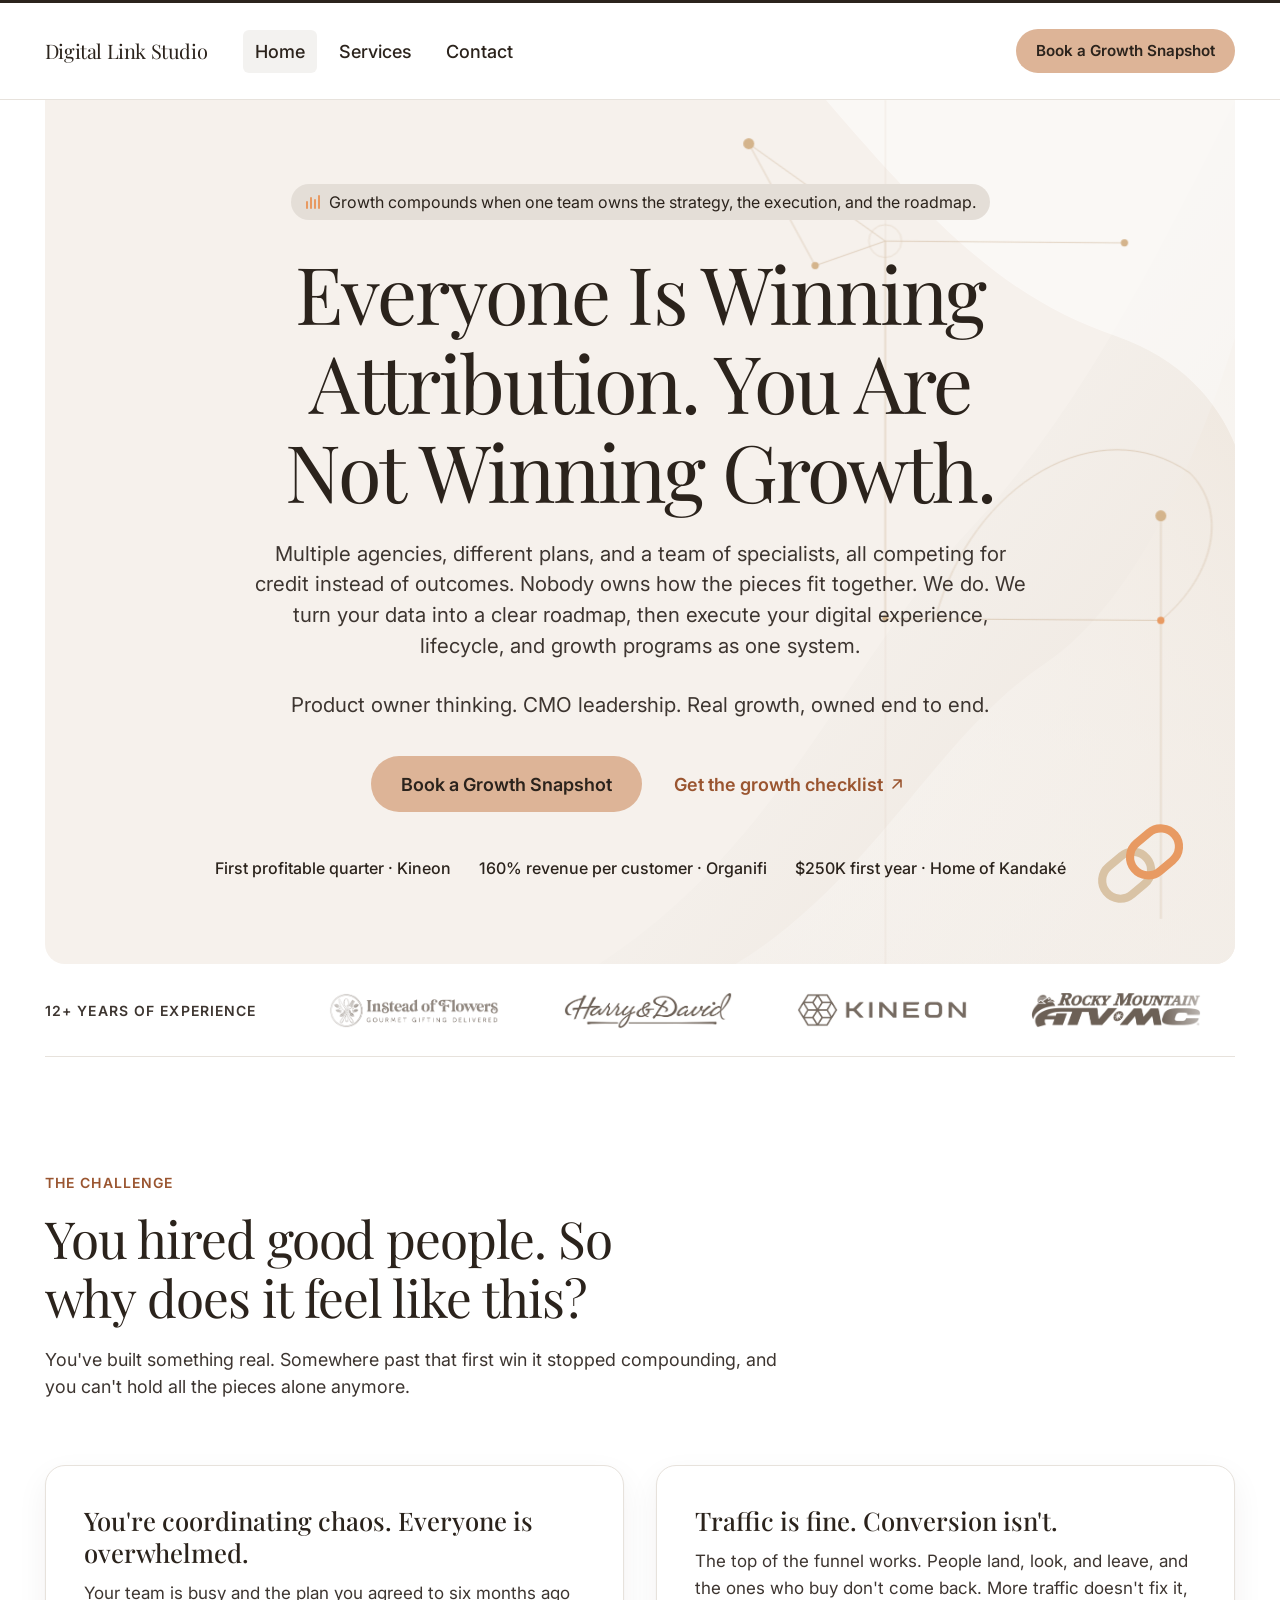
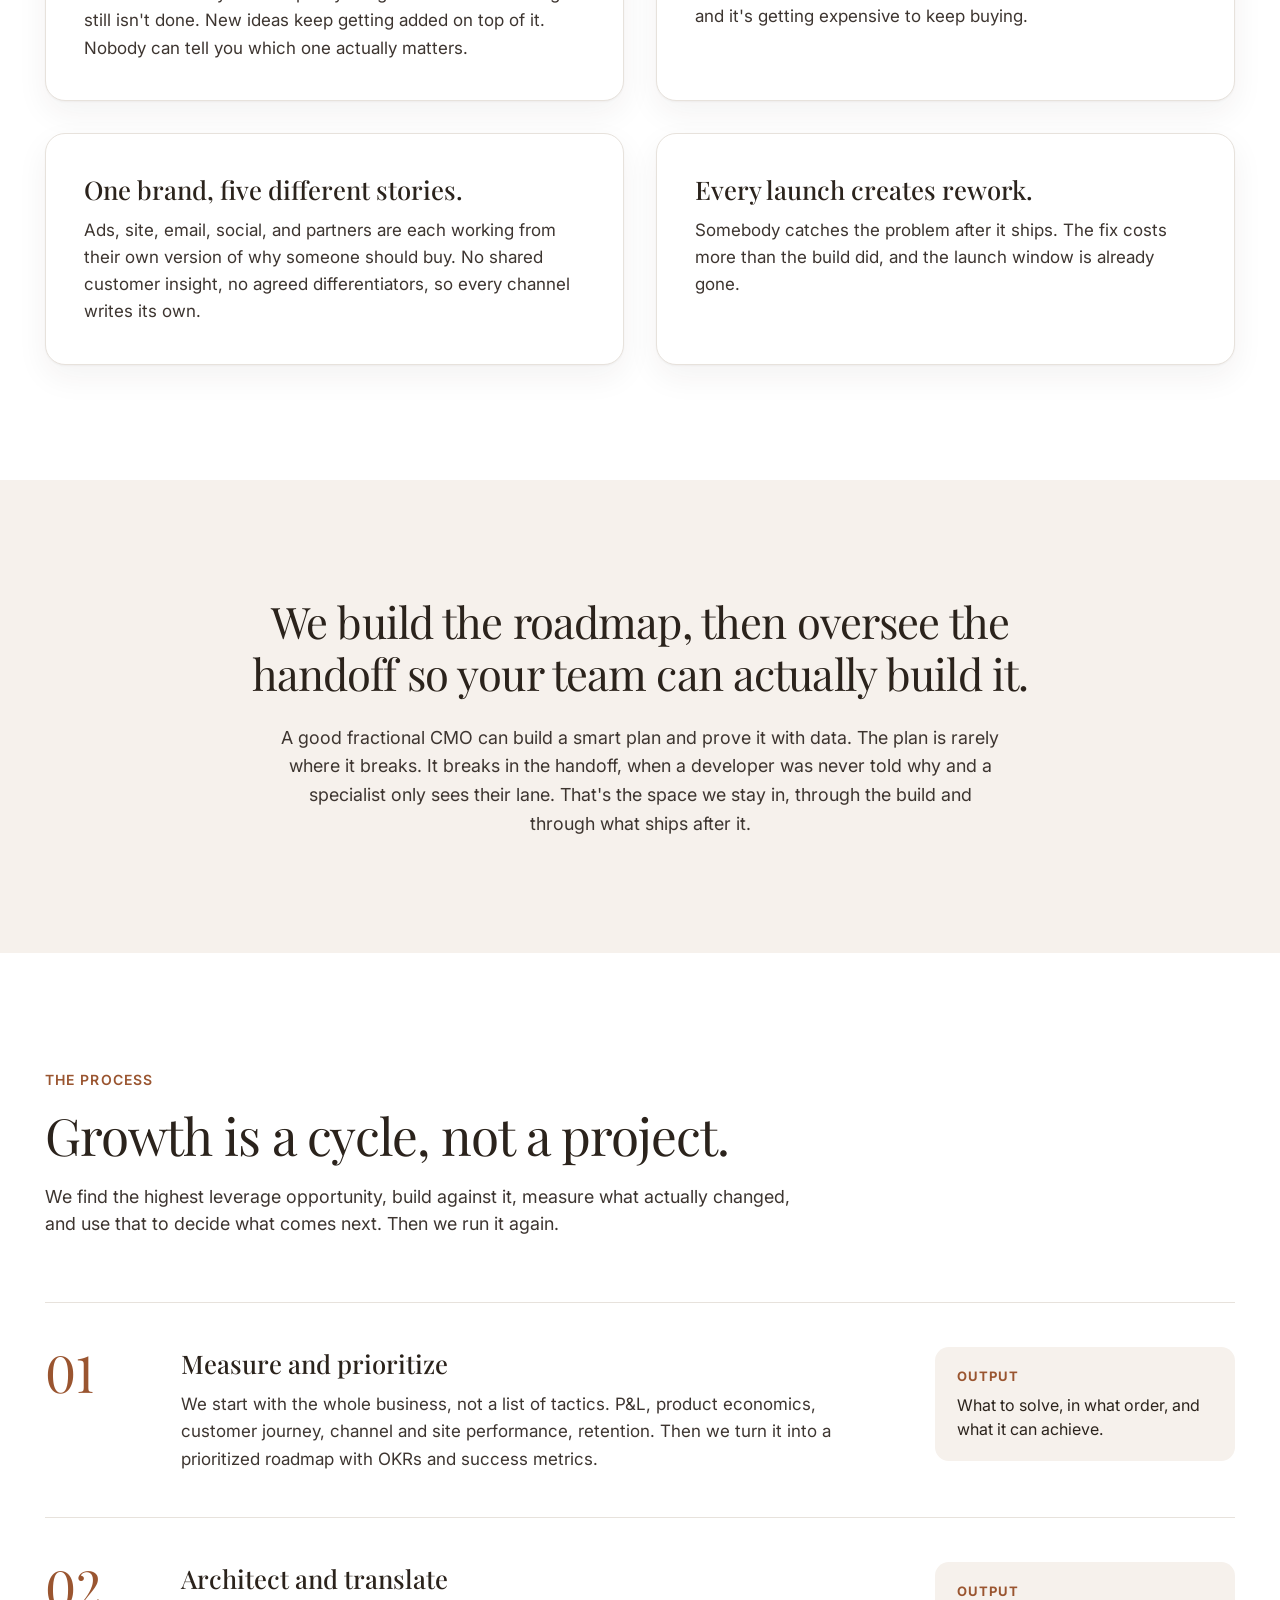
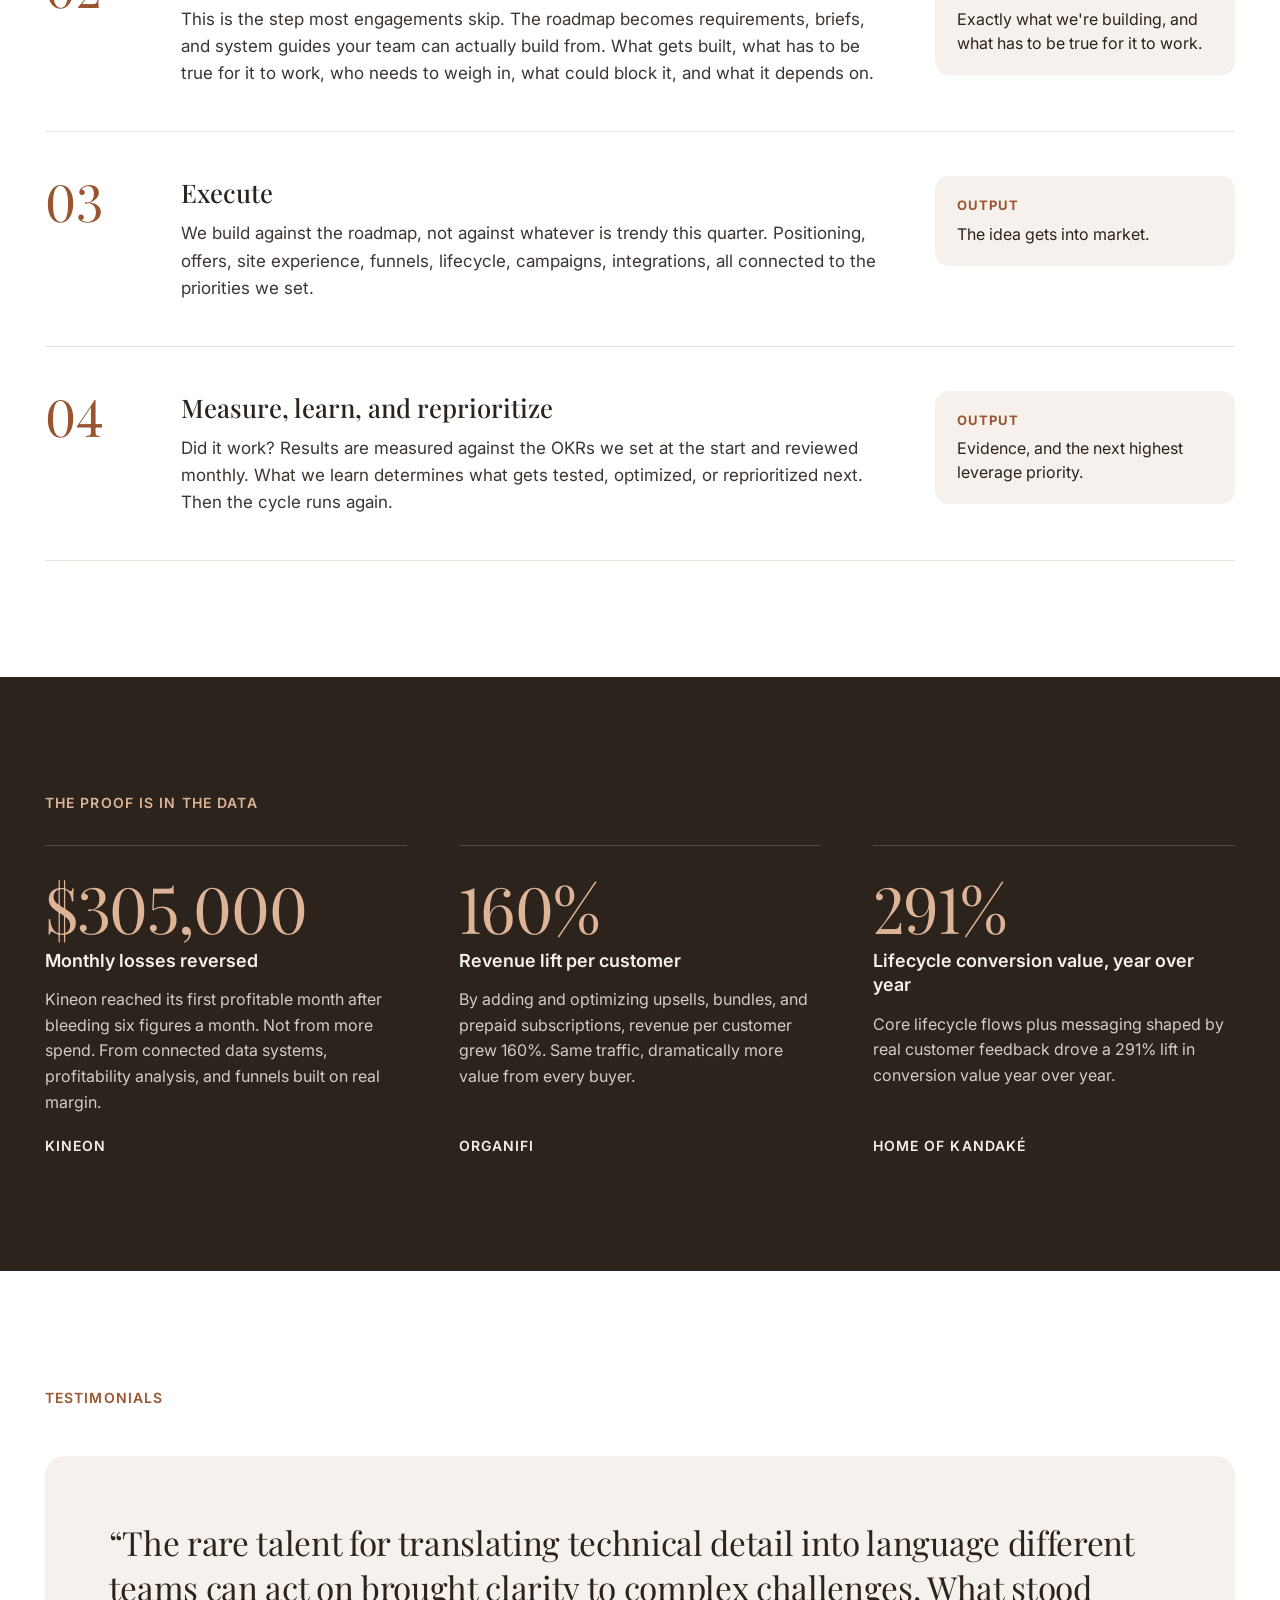
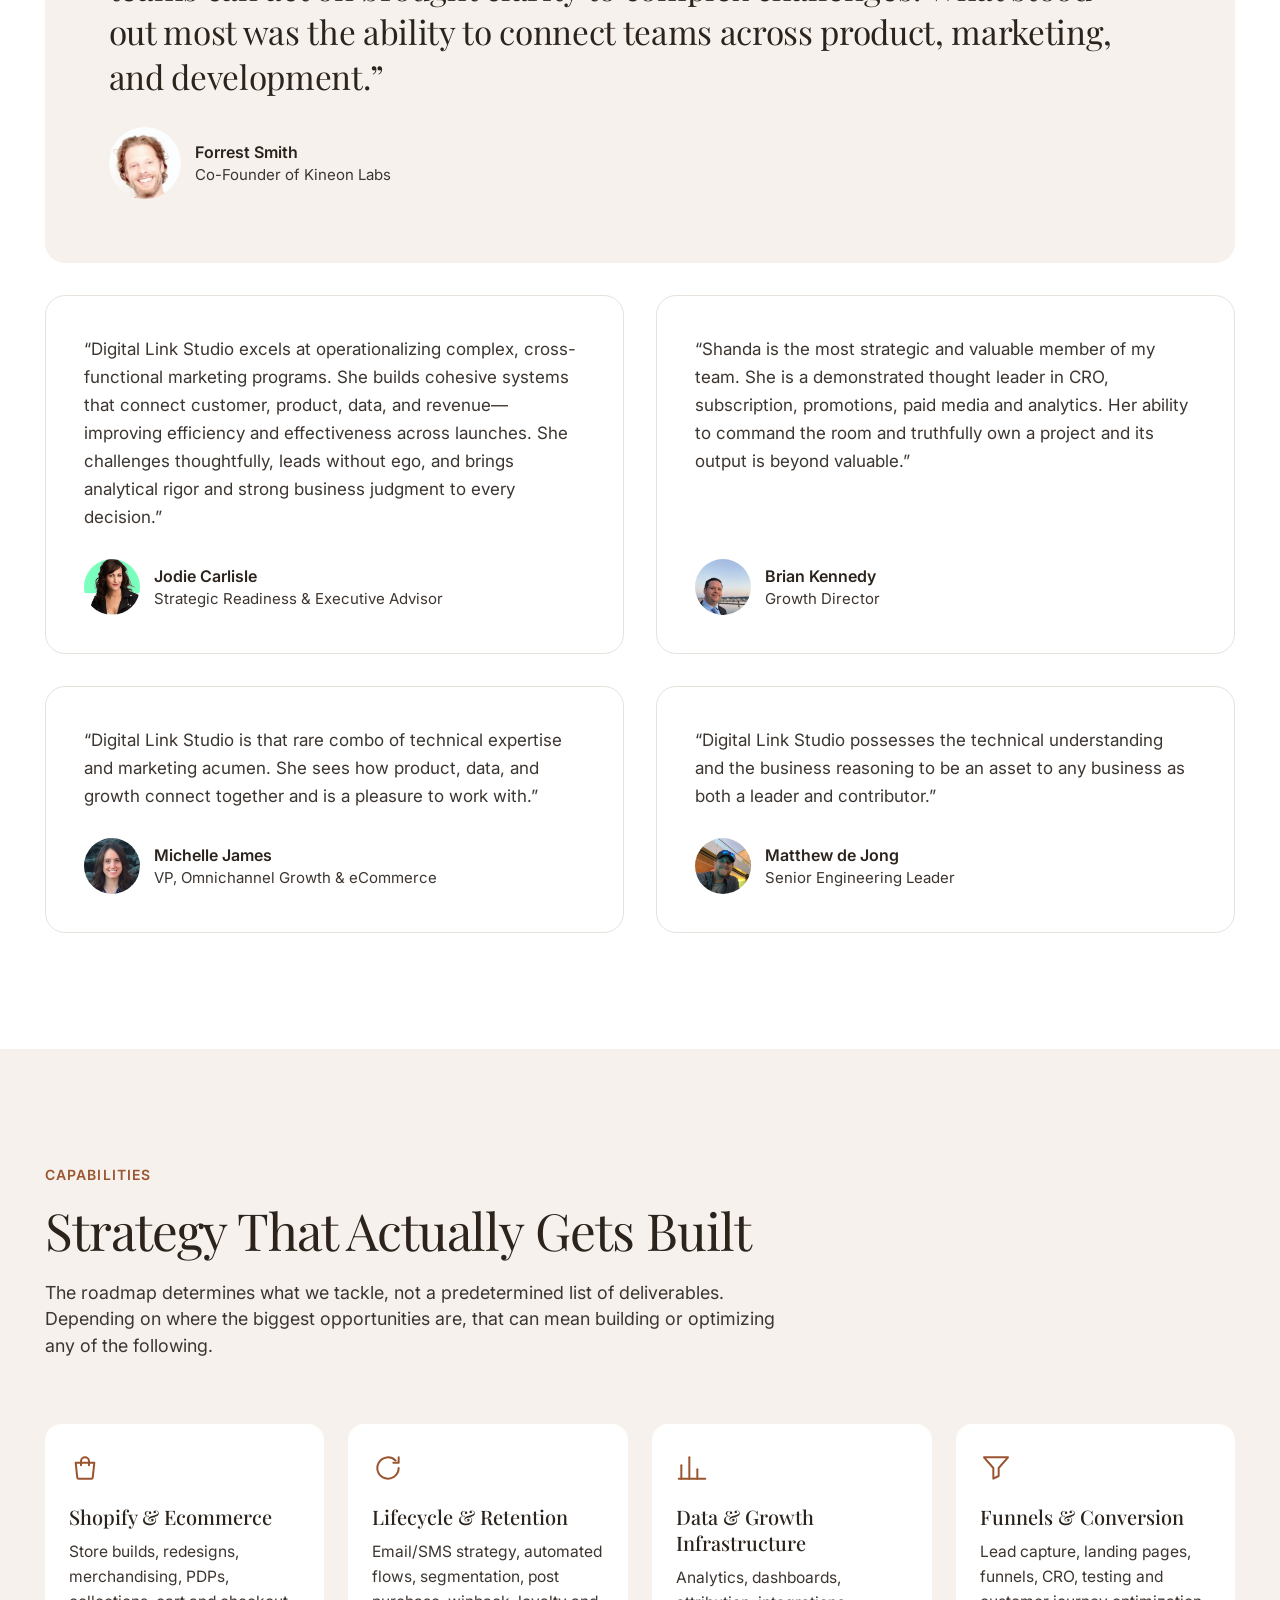
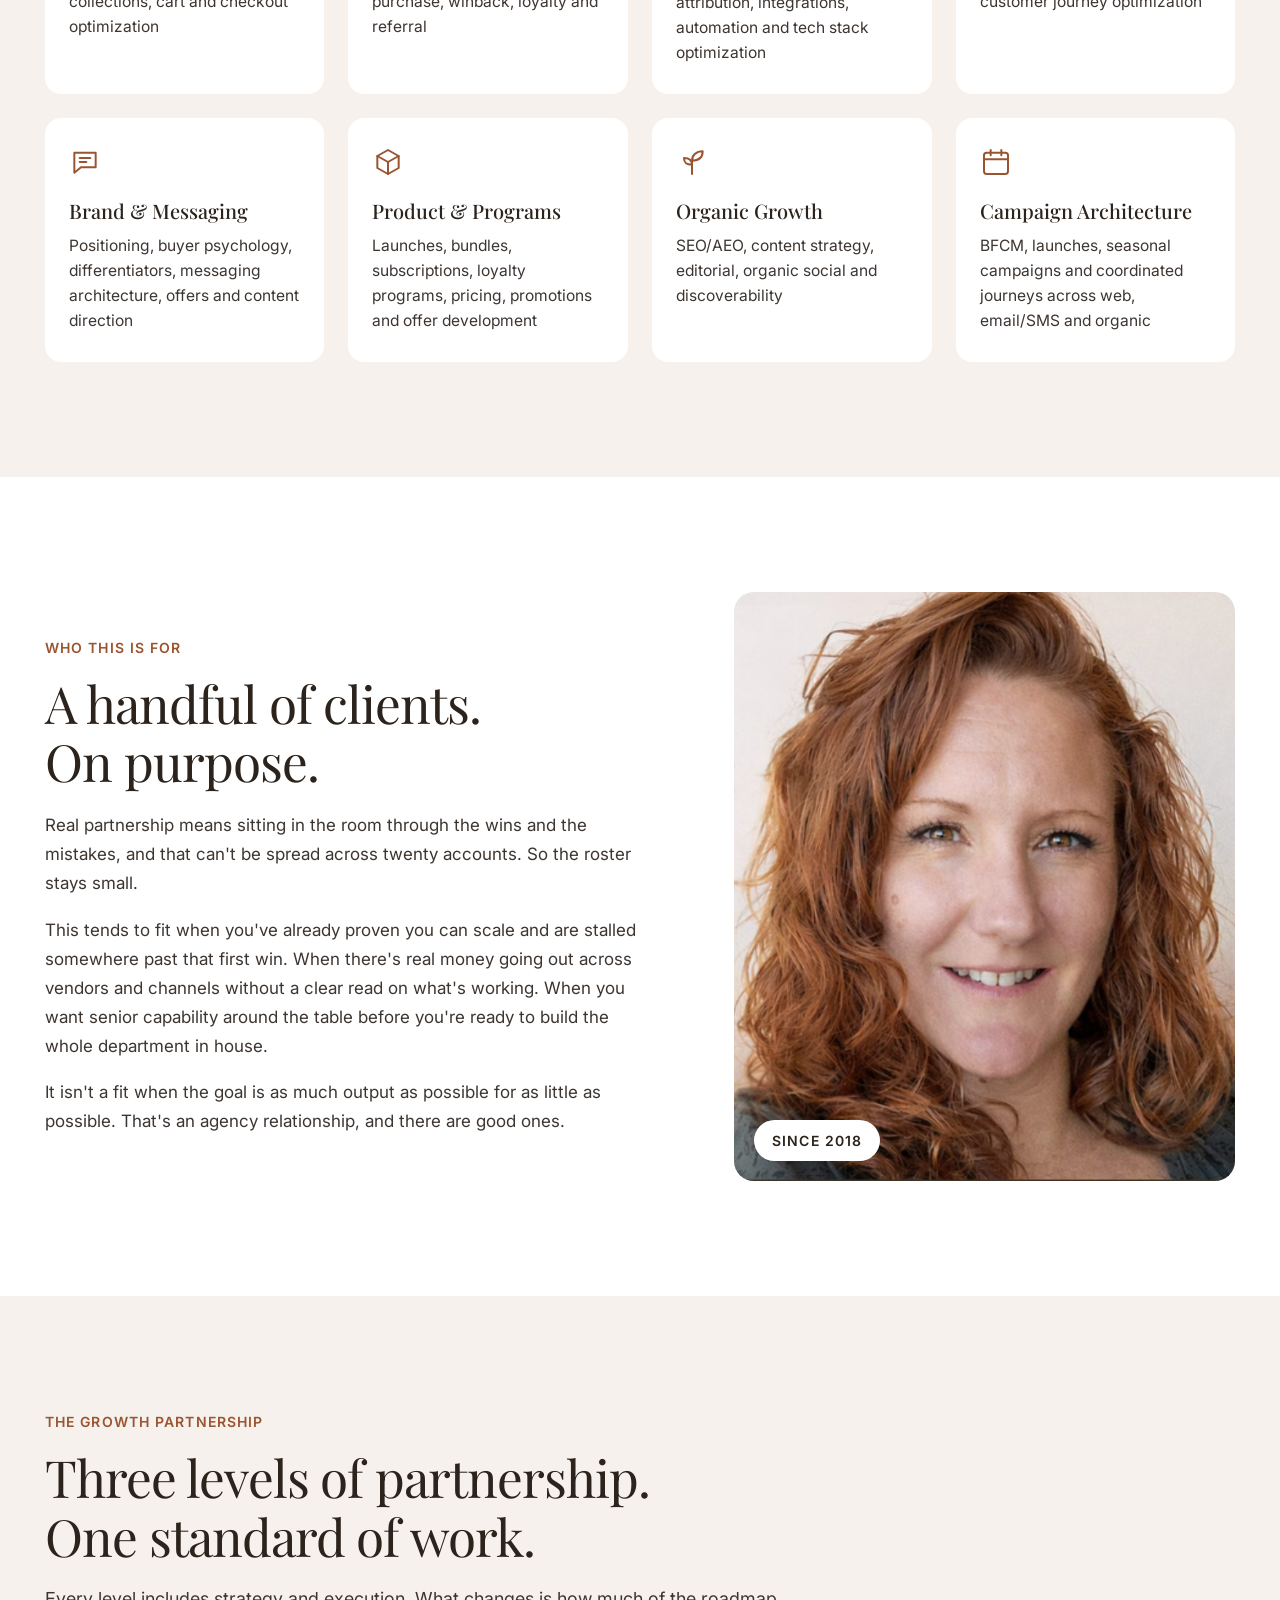
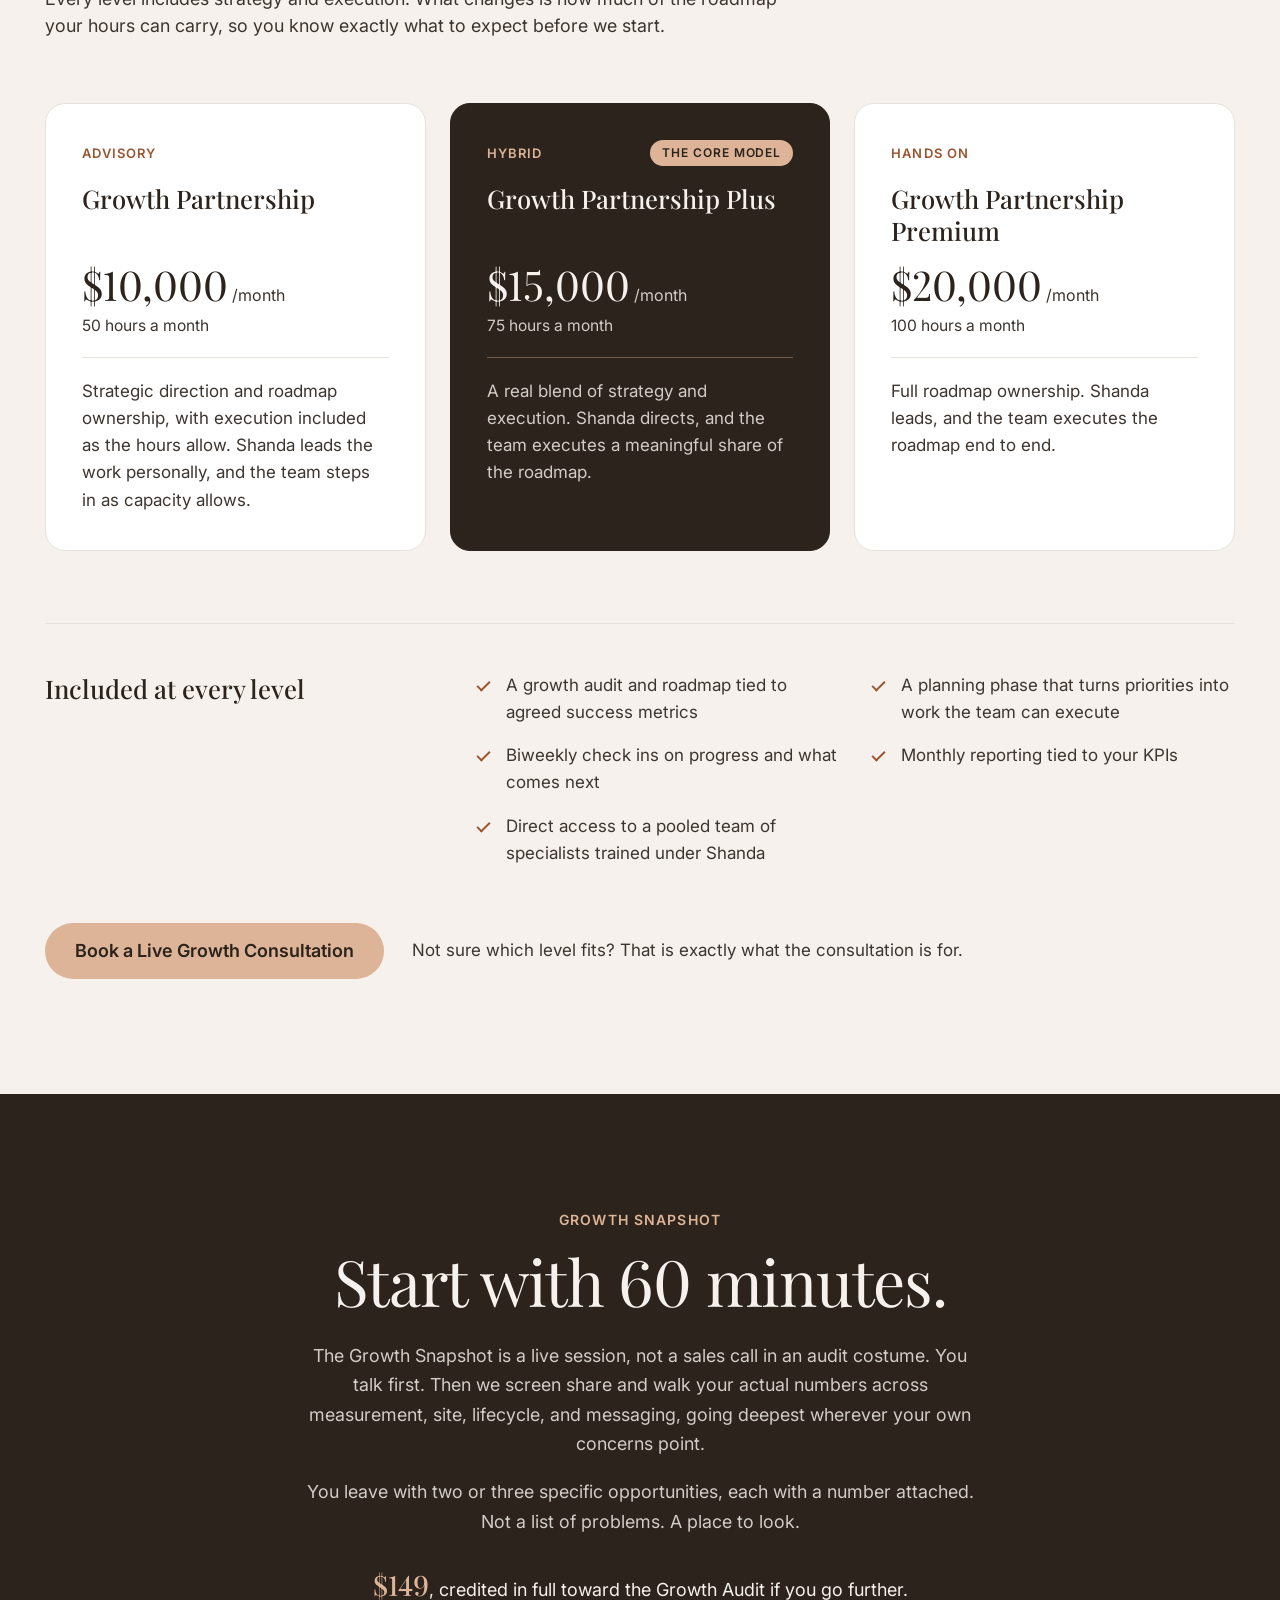
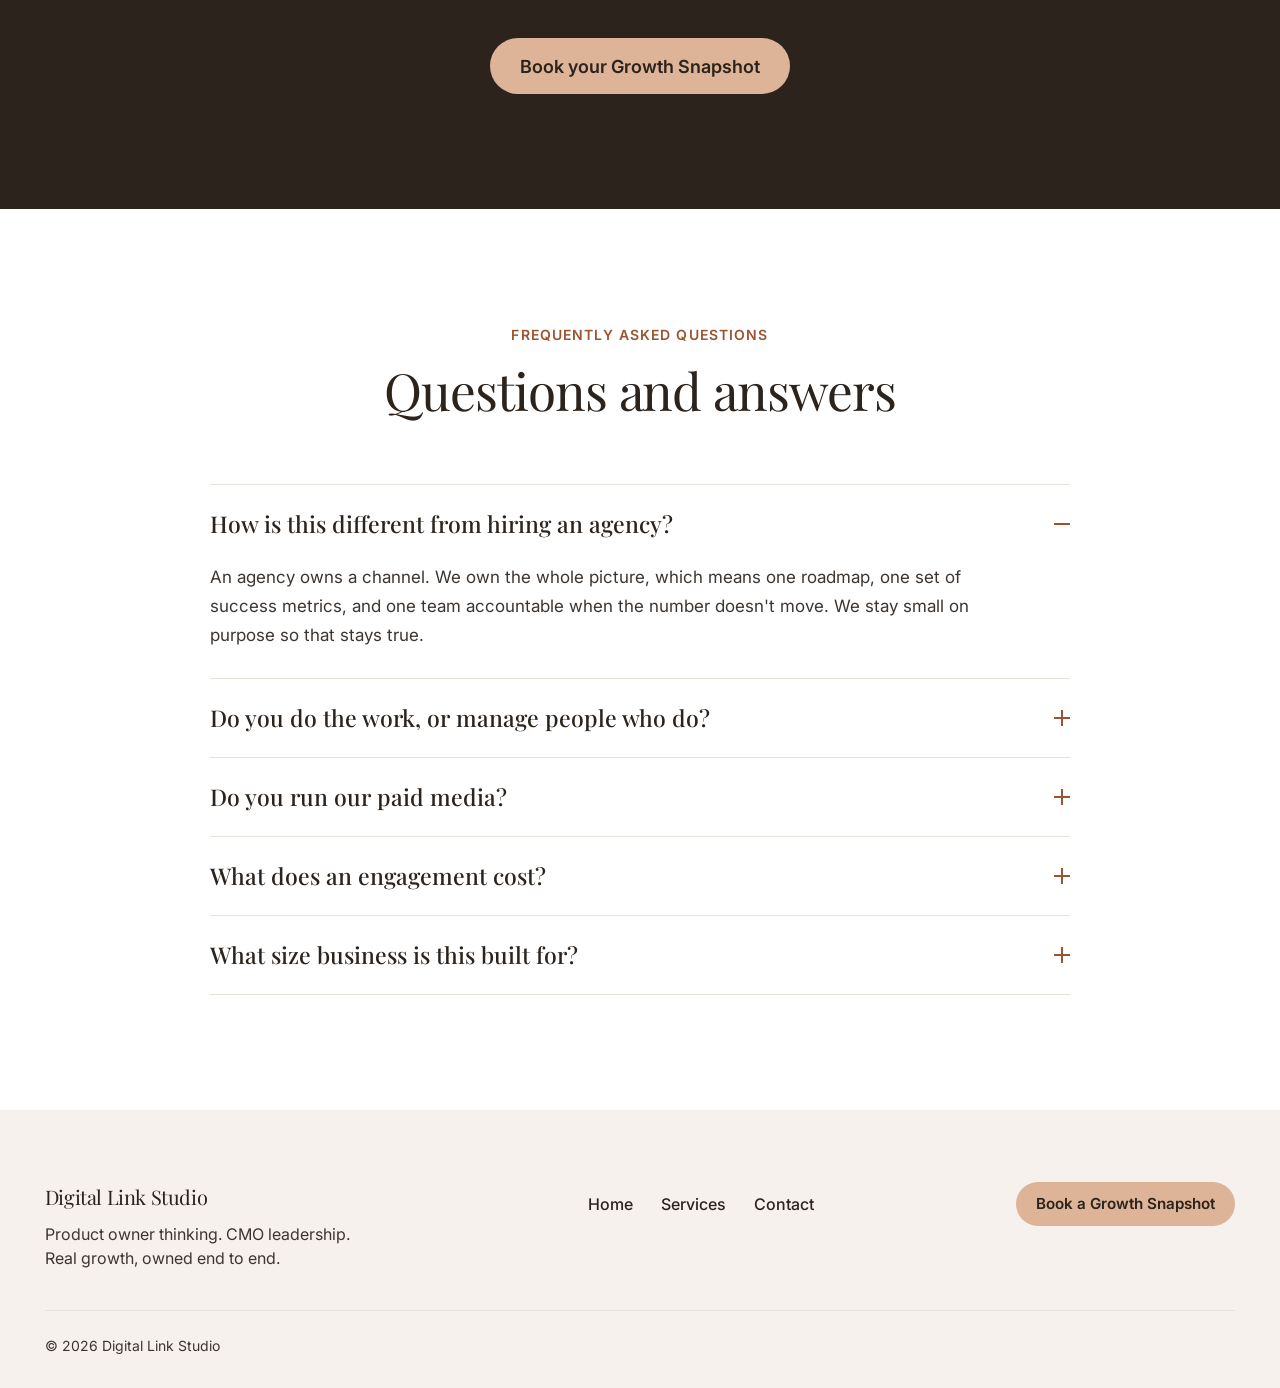
==== commit b4847259: "Update hero lead to name lifecycle and growth programs Co-Authored-By: Claude Opus 5.5 <noreply@anth" ====
--- a/index.html
+++ b/index.html
@@ -111,7 +111,7 @@
           <p class="hero__lead">
             Multiple agencies, different plans, and a team of specialists, all competing for credit instead of outcomes.
             Nobody owns how the pieces fit together. We do. We turn your data into a clear roadmap, then execute
-            your digital experience, product growth, and organic growth as one system.
+            your digital experience, lifecycle, and growth programs as one system.
           </p>
 
           <p class="hero__tagline">Product owner thinking. CMO leadership. Real growth, owned end to end.</p>
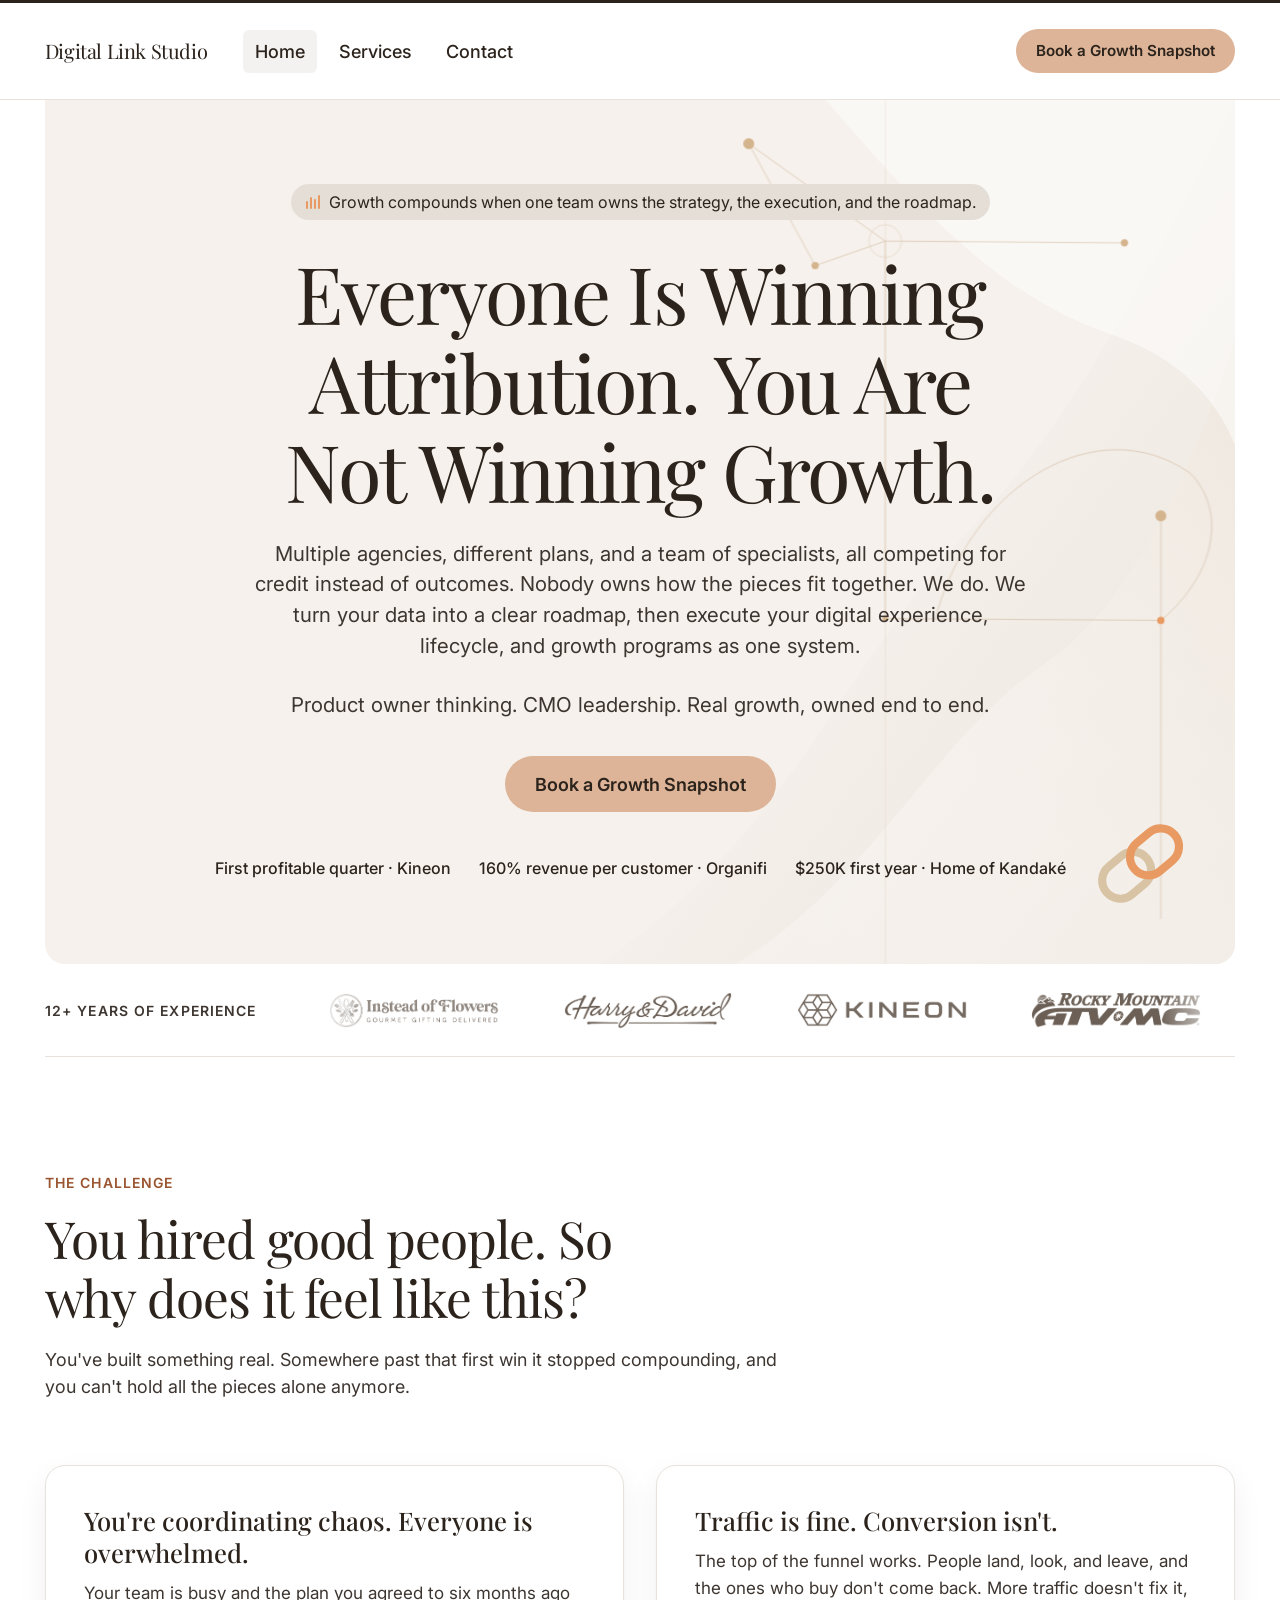
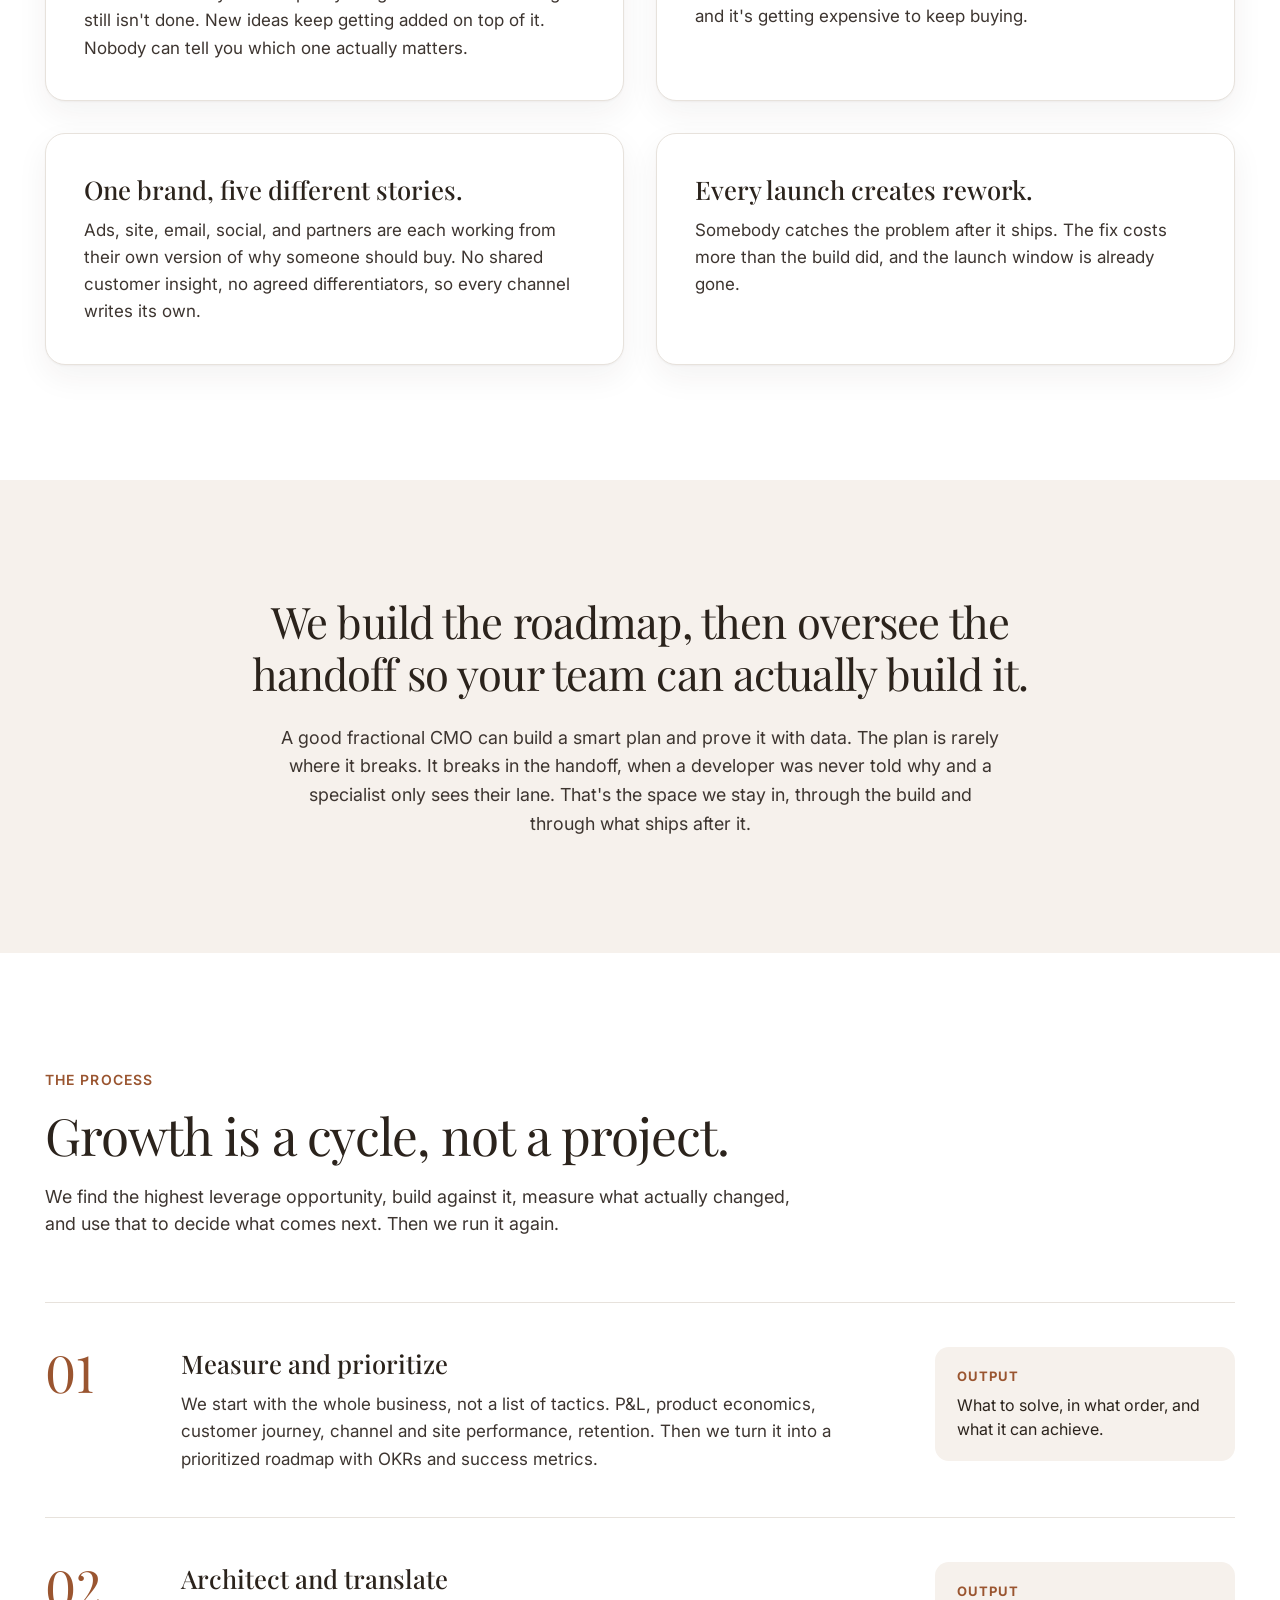
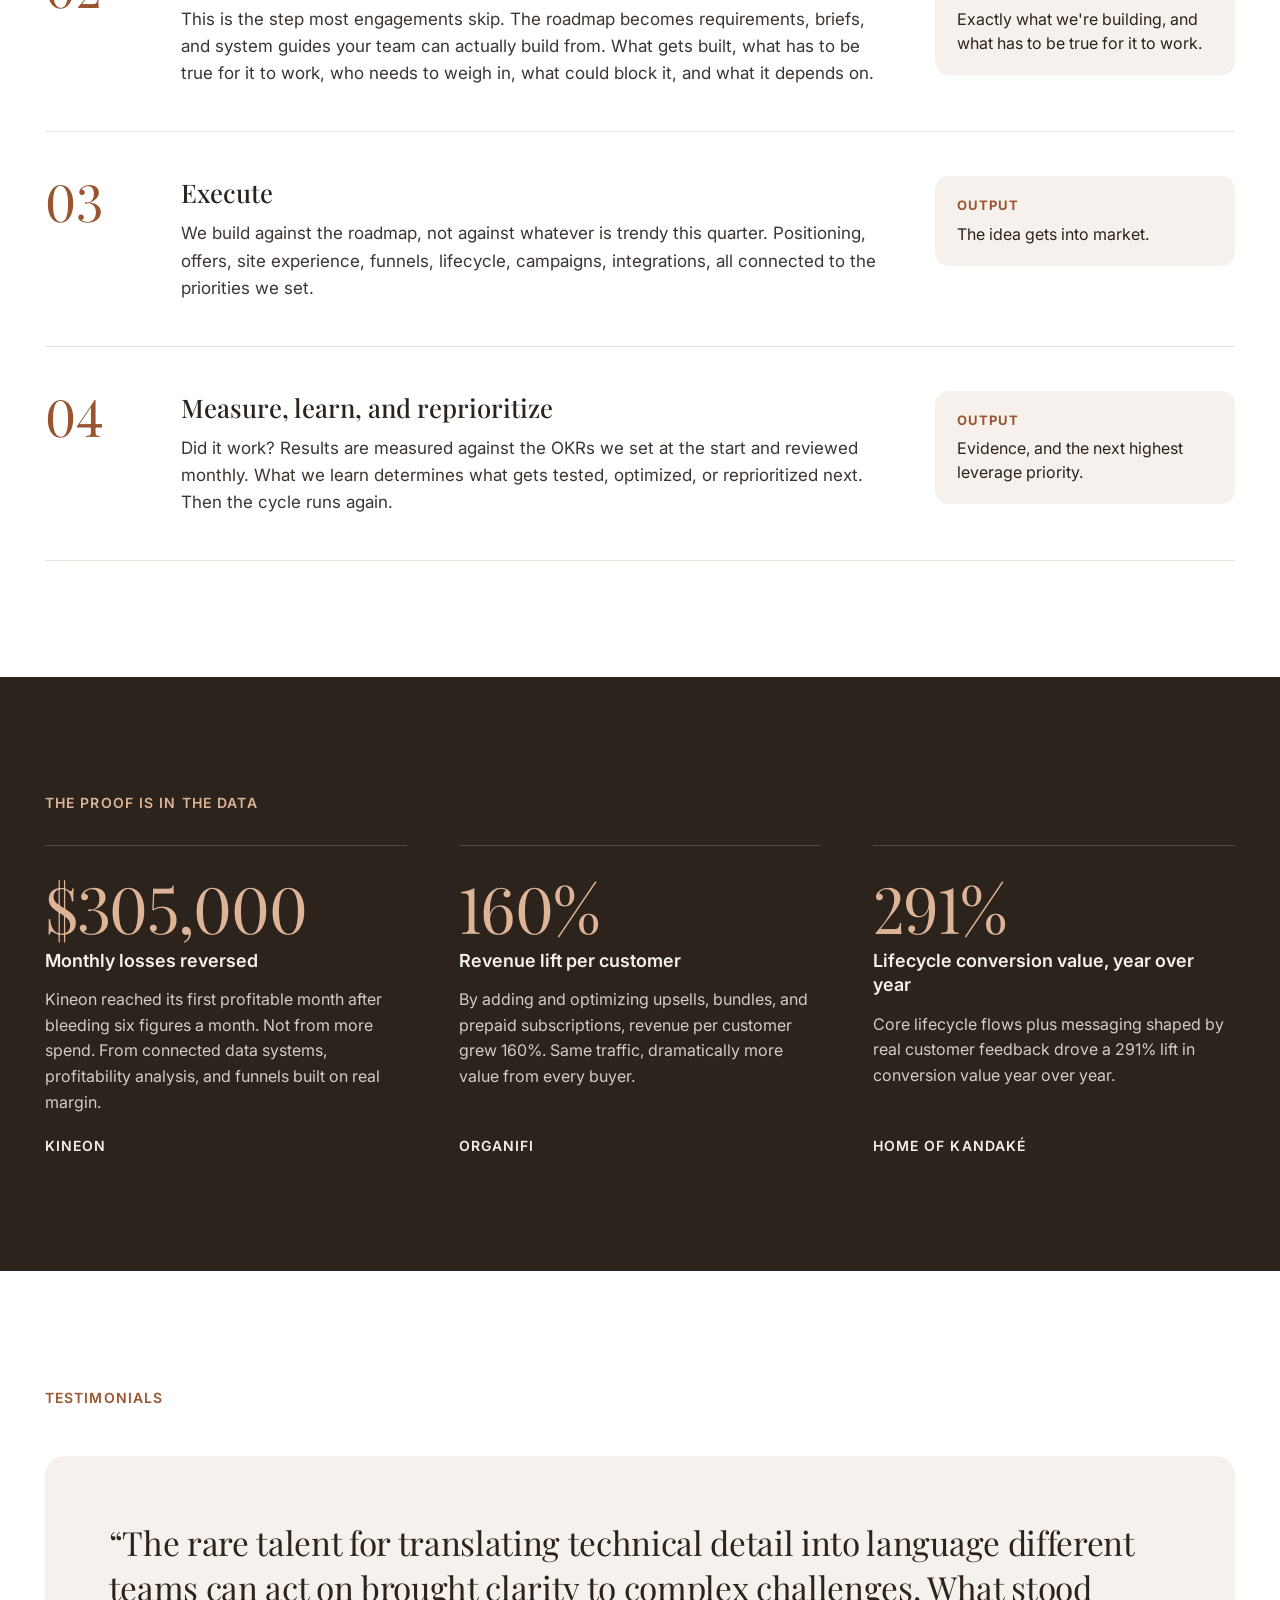
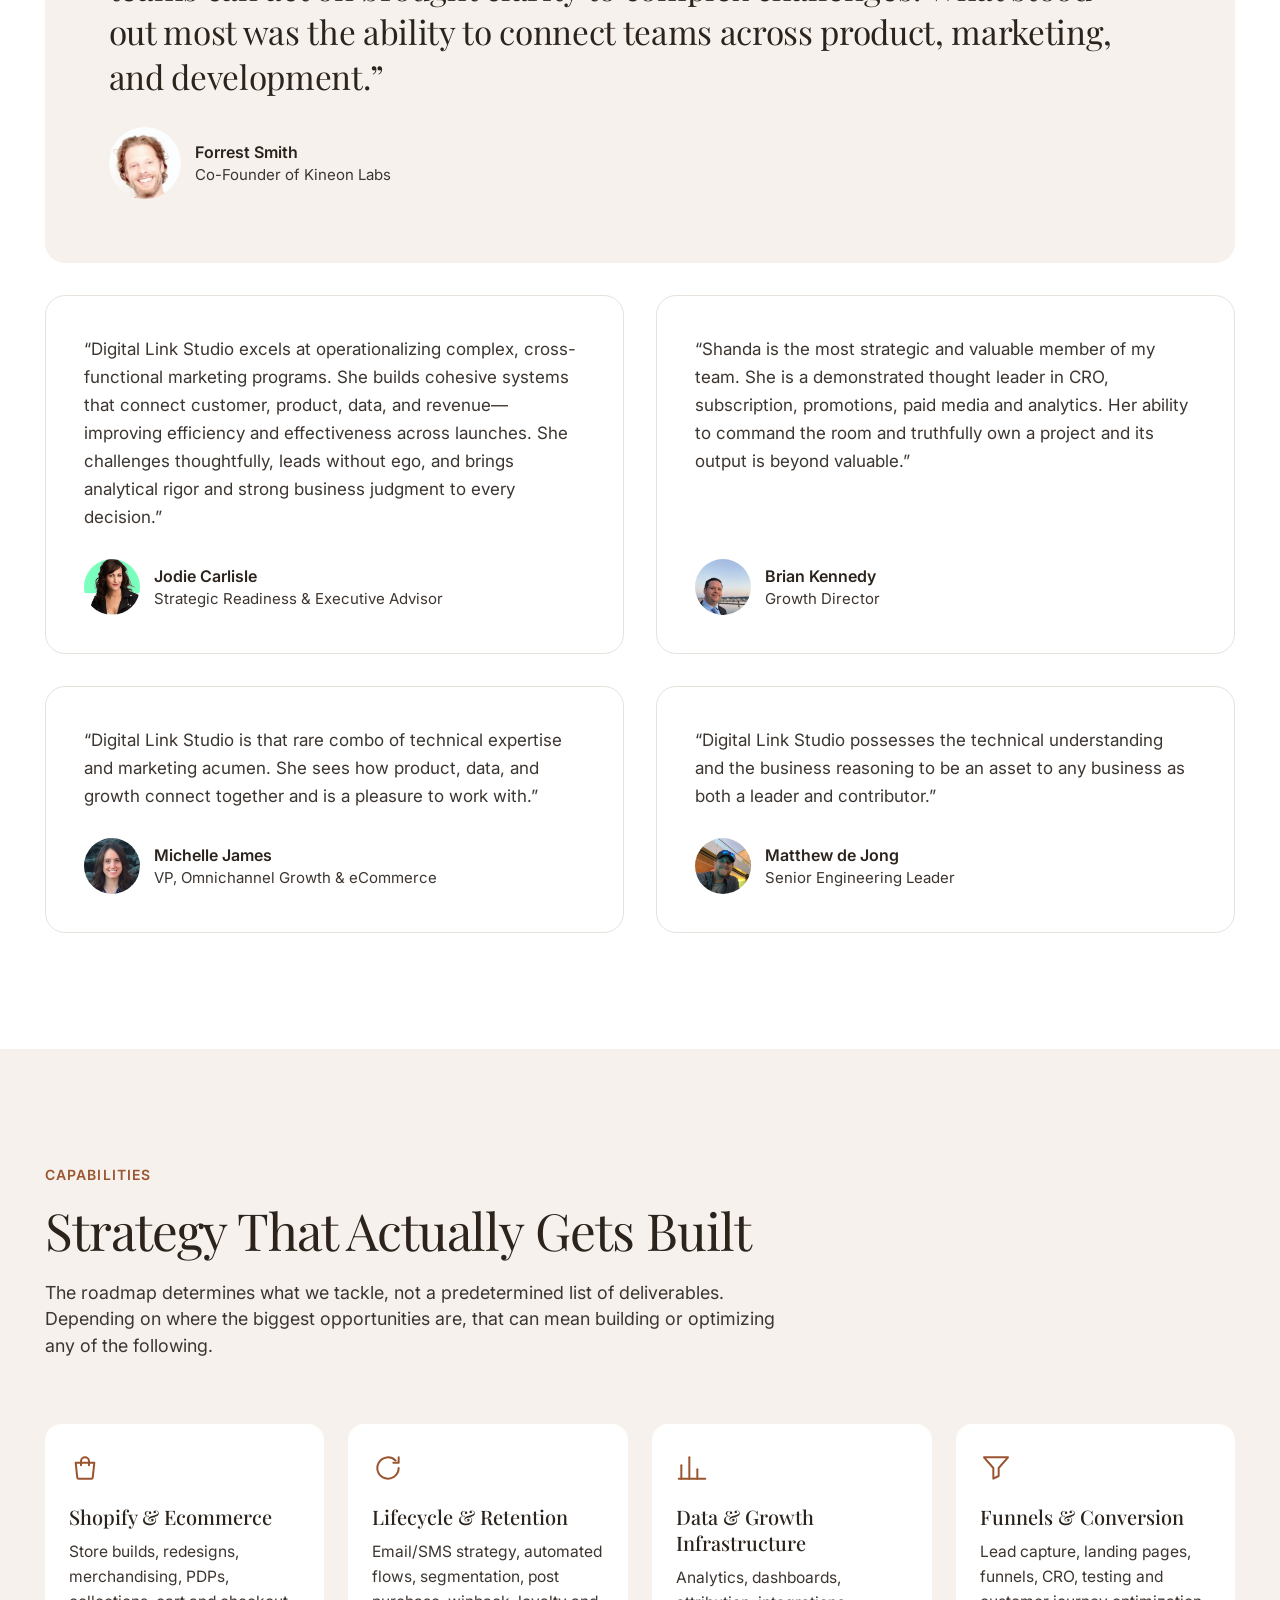
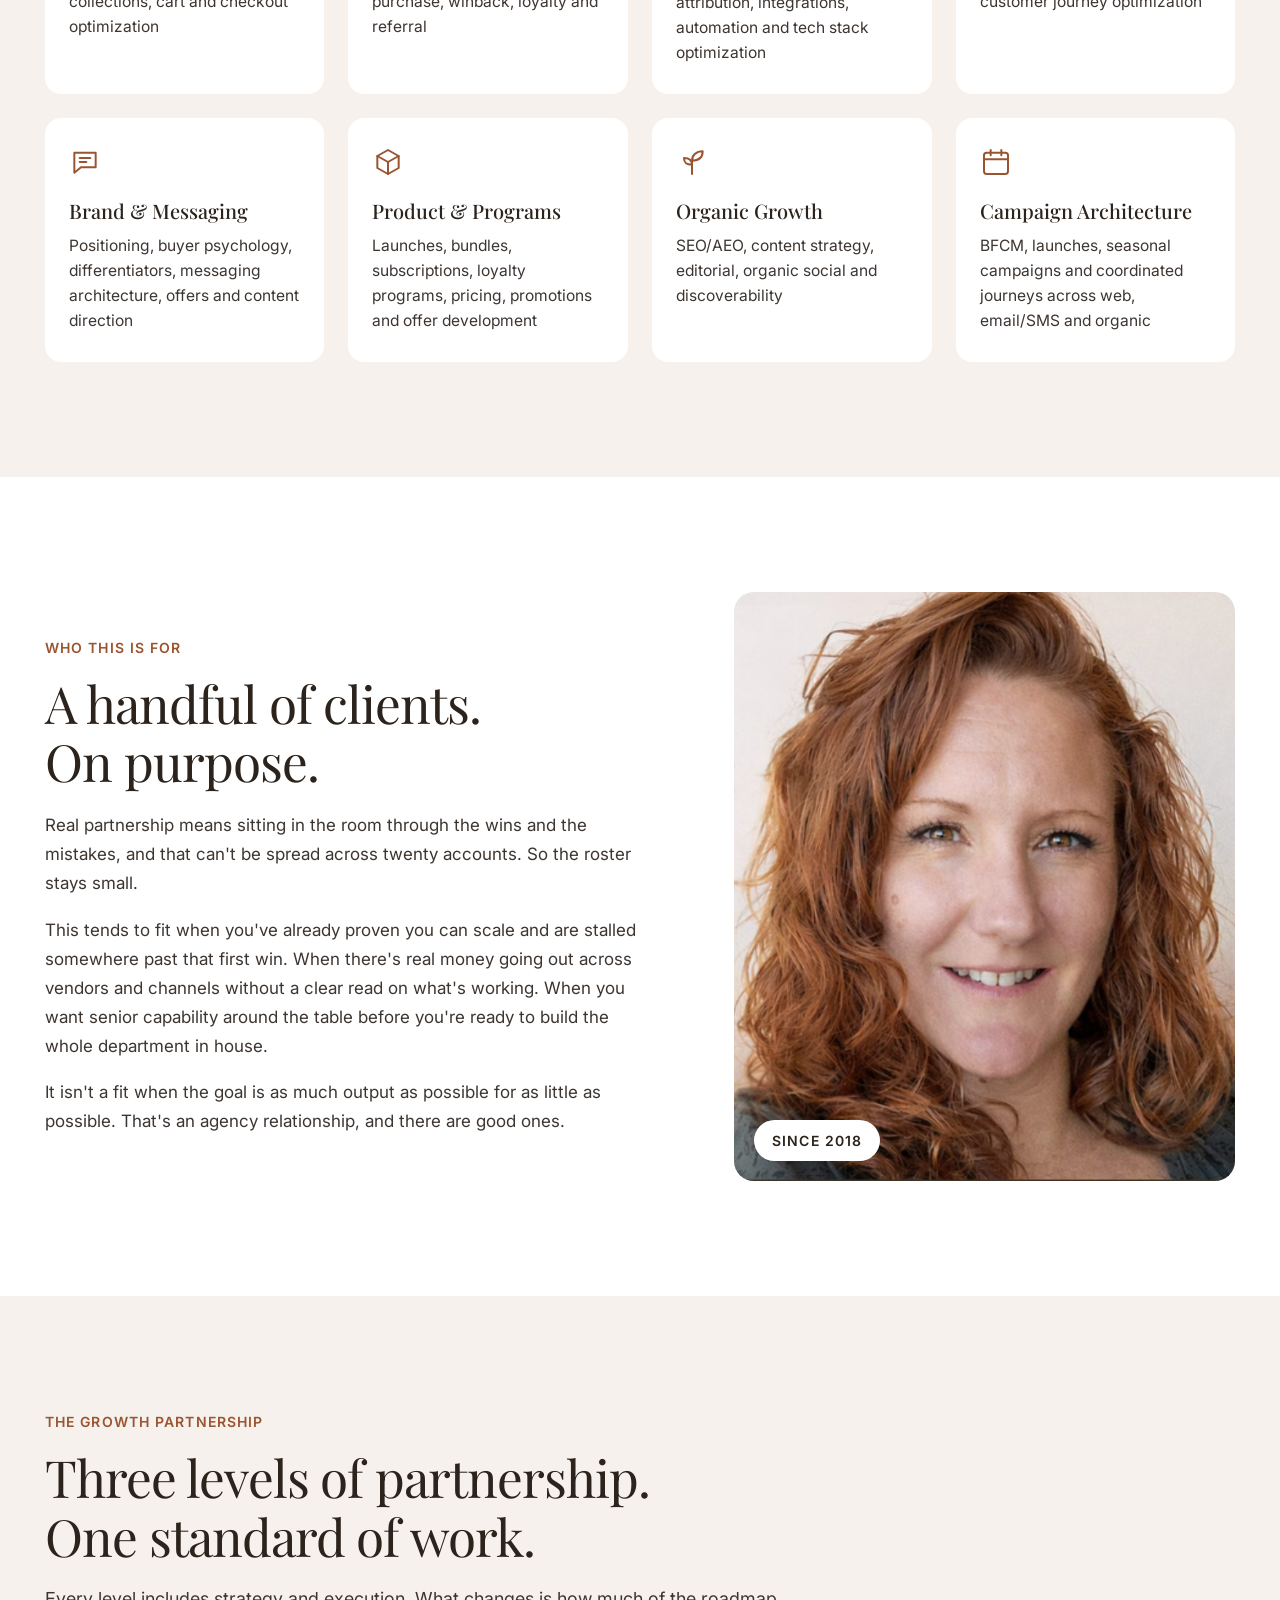
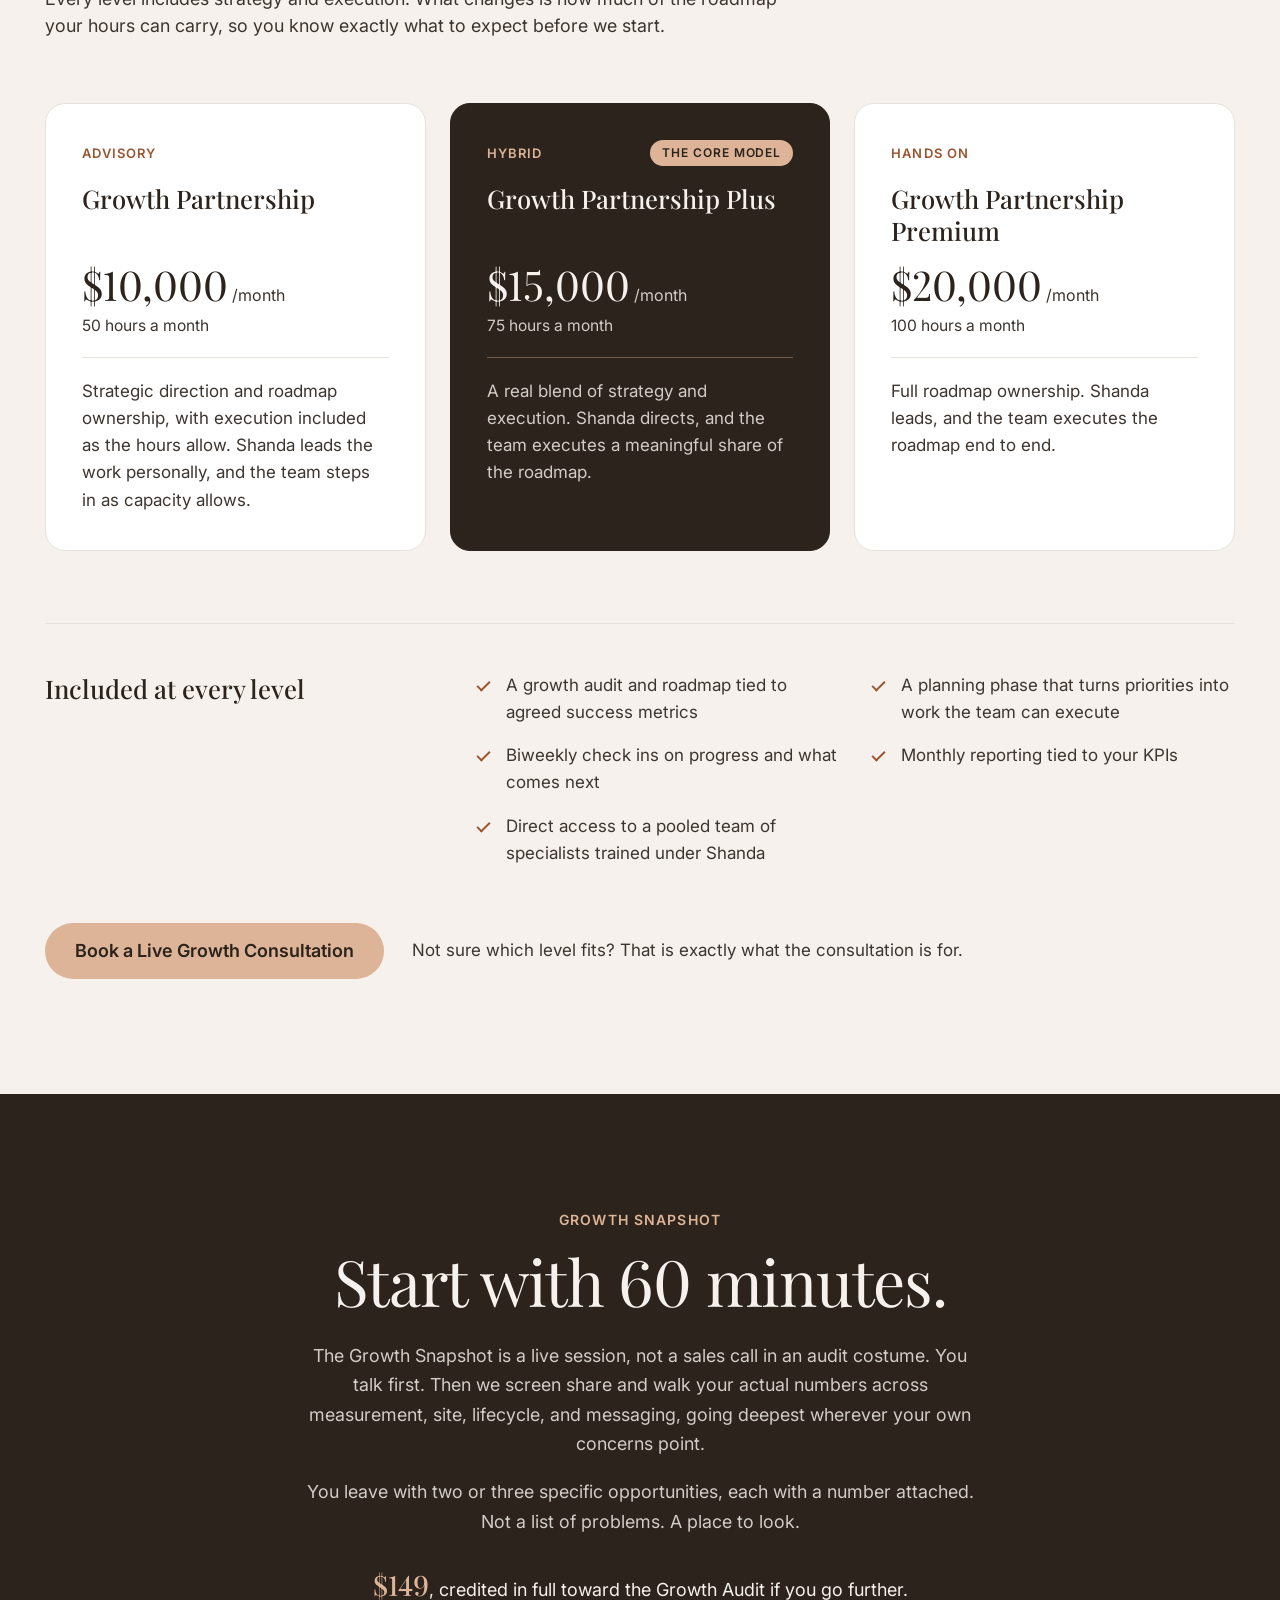
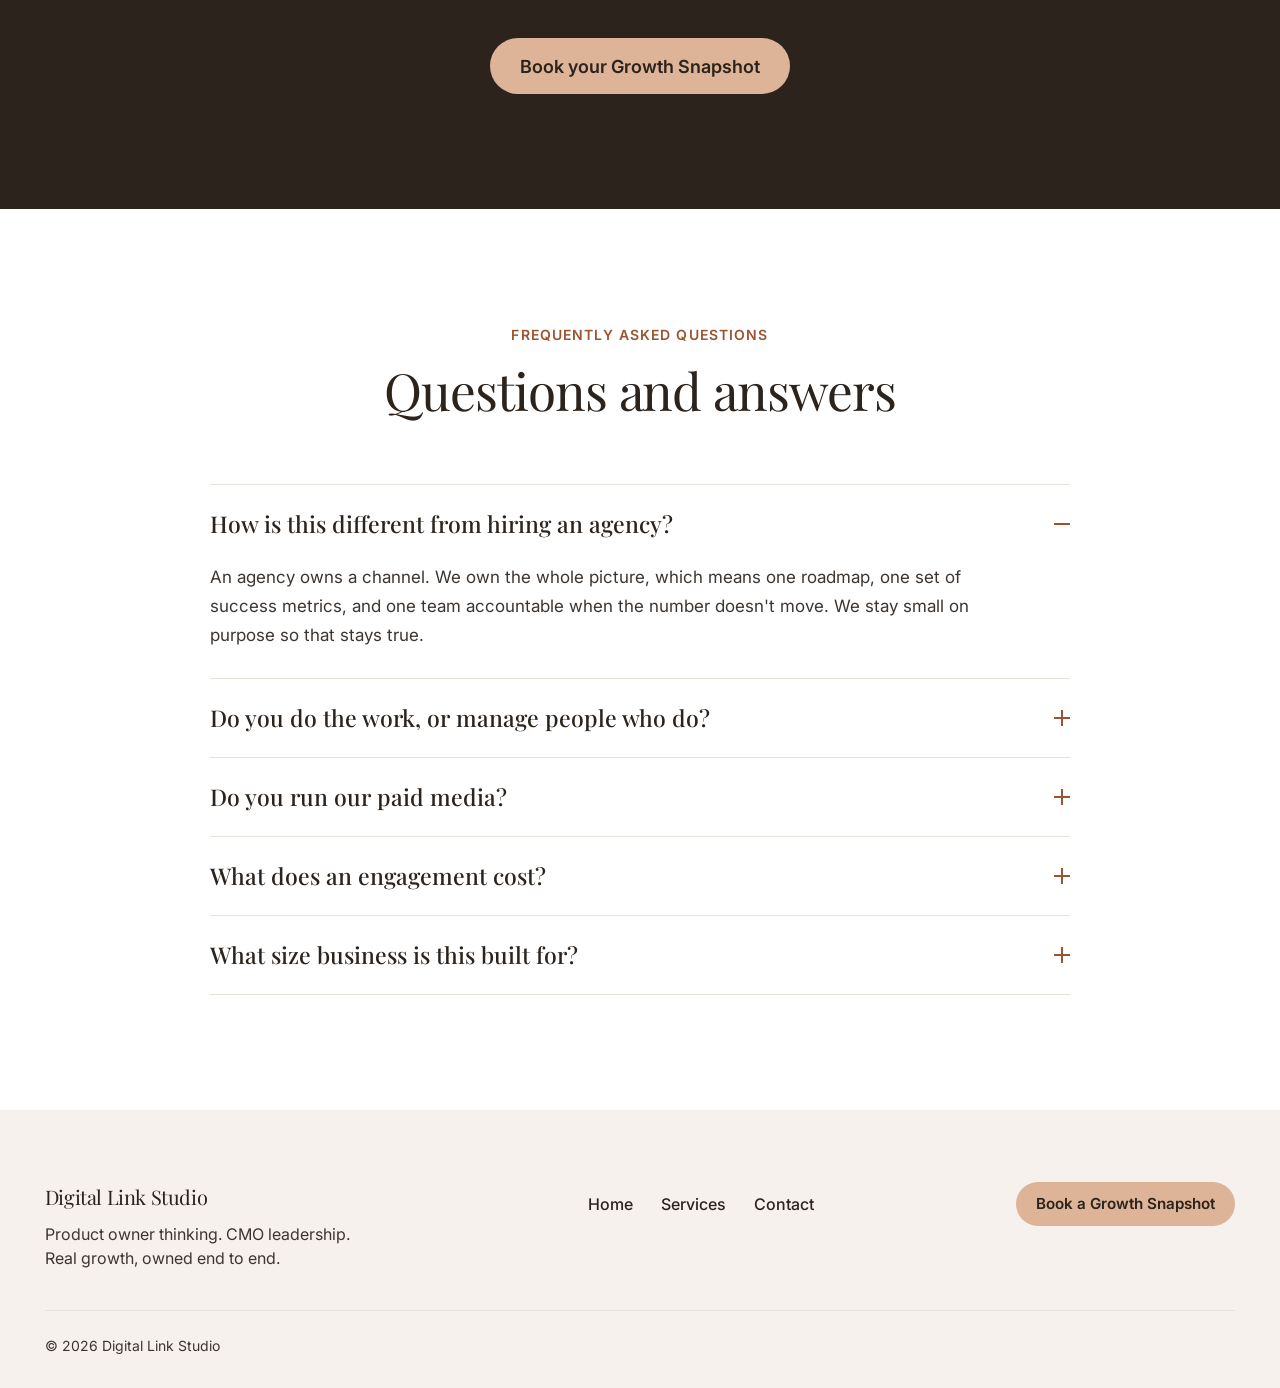
==== commit 79ec8101: "Remove the growth checklist link from the hero The hero now has a single call to action, Book a Grow" ====
--- a/index.html
+++ b/index.html
@@ -118,12 +118,6 @@
 
           <div class="hero__actions">
             <a class="btn btn--primary" href="#growth-snapshot">Book a Growth Snapshot</a>
-            <a class="btn btn--link" href="#growth-checklist">
-              Get the growth checklist
-              <svg class="btn__arrow" viewBox="0 0 16 16" aria-hidden="true" focusable="false">
-                <path d="M4 12 L12 4 M5 4 H12 V11" fill="none" stroke="currentColor" stroke-width="1.6" stroke-linecap="round" stroke-linejoin="round"/>
-              </svg>
-            </a>
           </div>
 
           <ul class="proof" aria-label="Client results">
--- a/css/styles.css
+++ b/css/styles.css
@@ -473,7 +473,7 @@
 
   .hero__actions {
     flex-direction: column;
-    align-items: flex-start;
+    align-items: center;
   }
 
   .hero__actions .btn--primary {
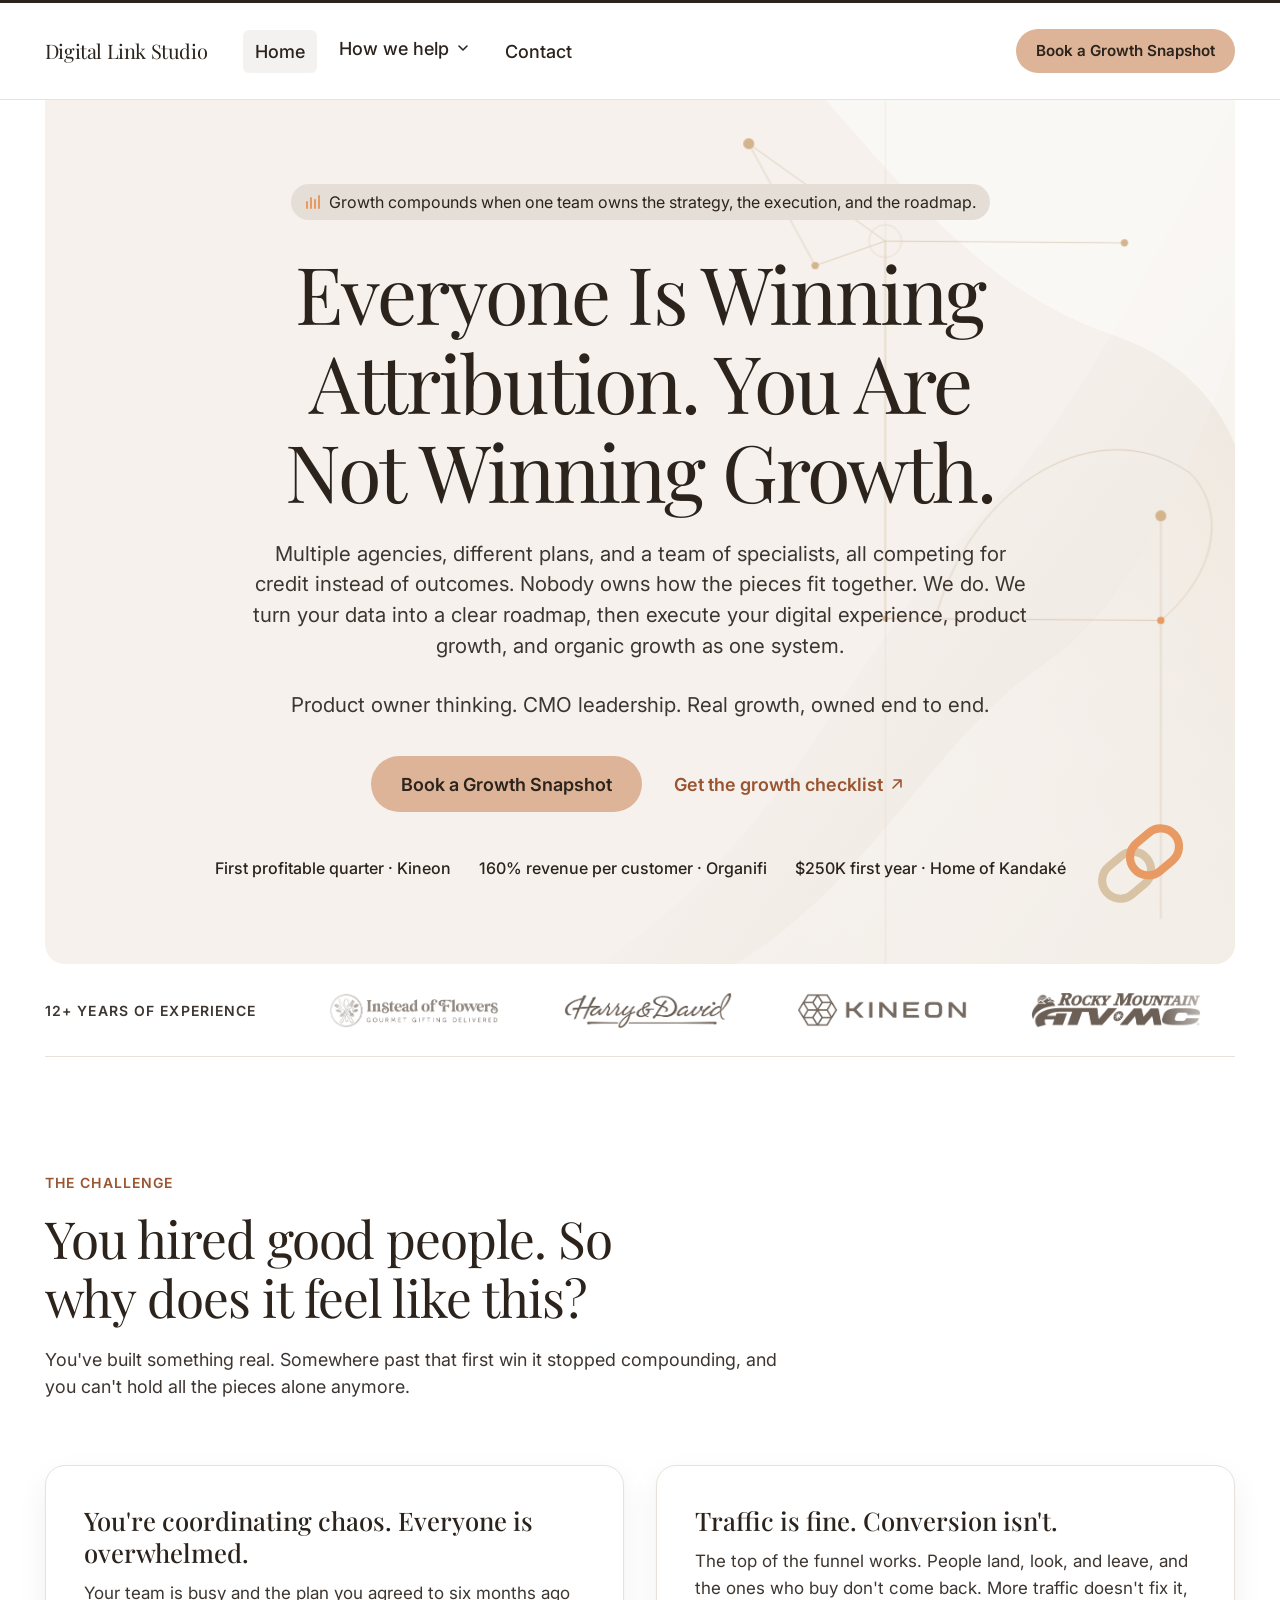
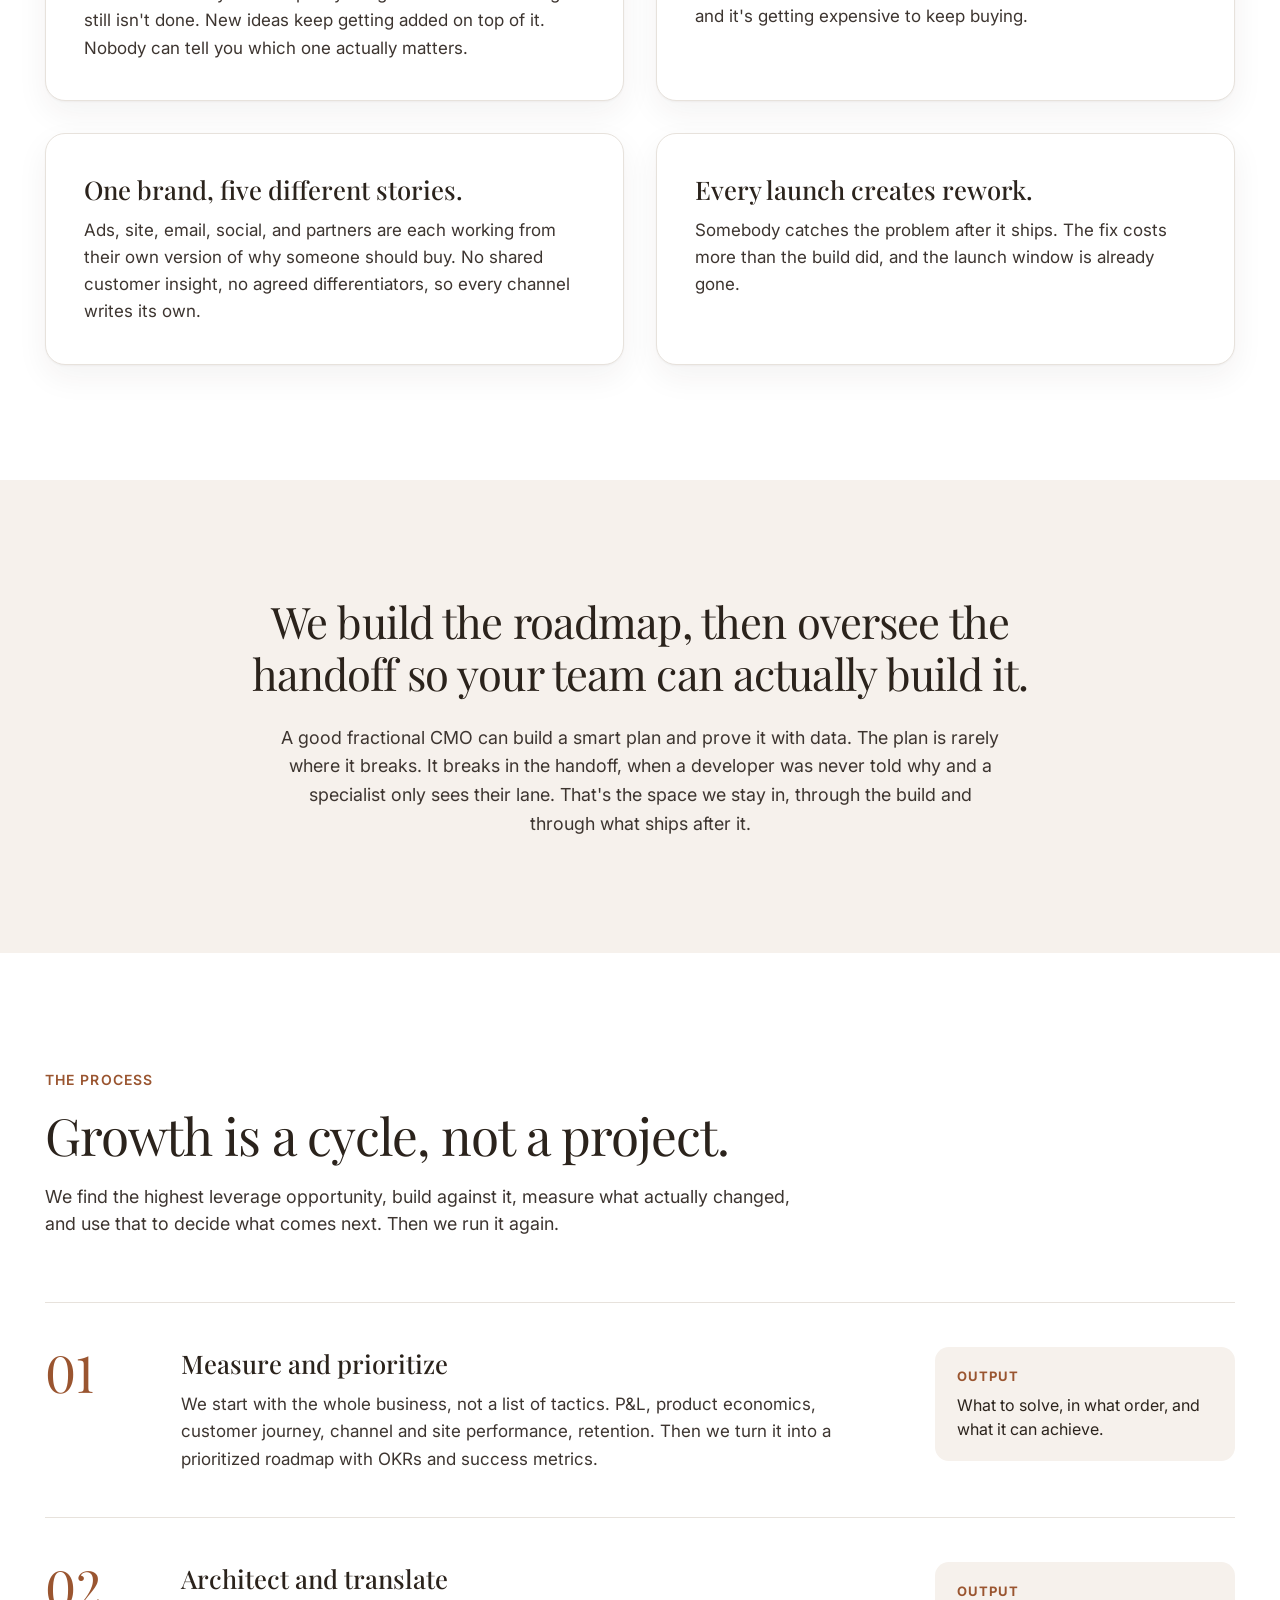
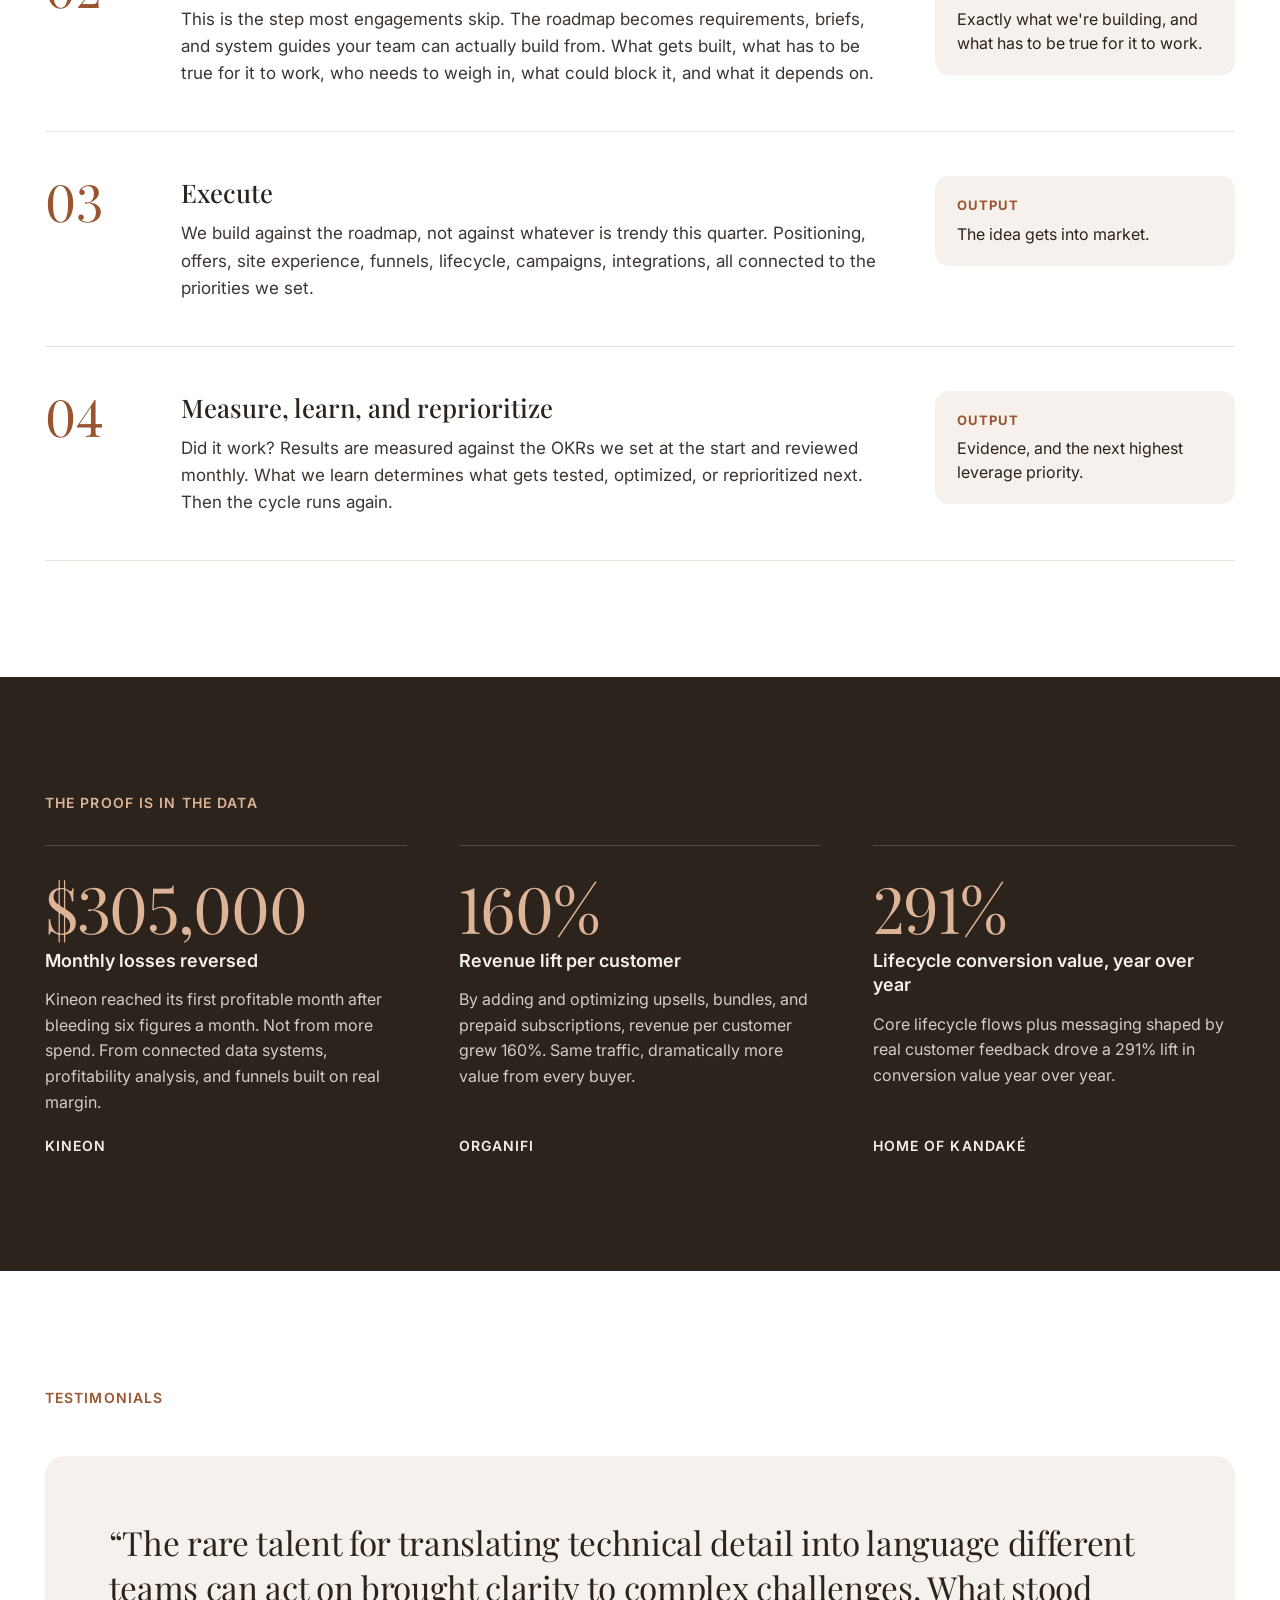
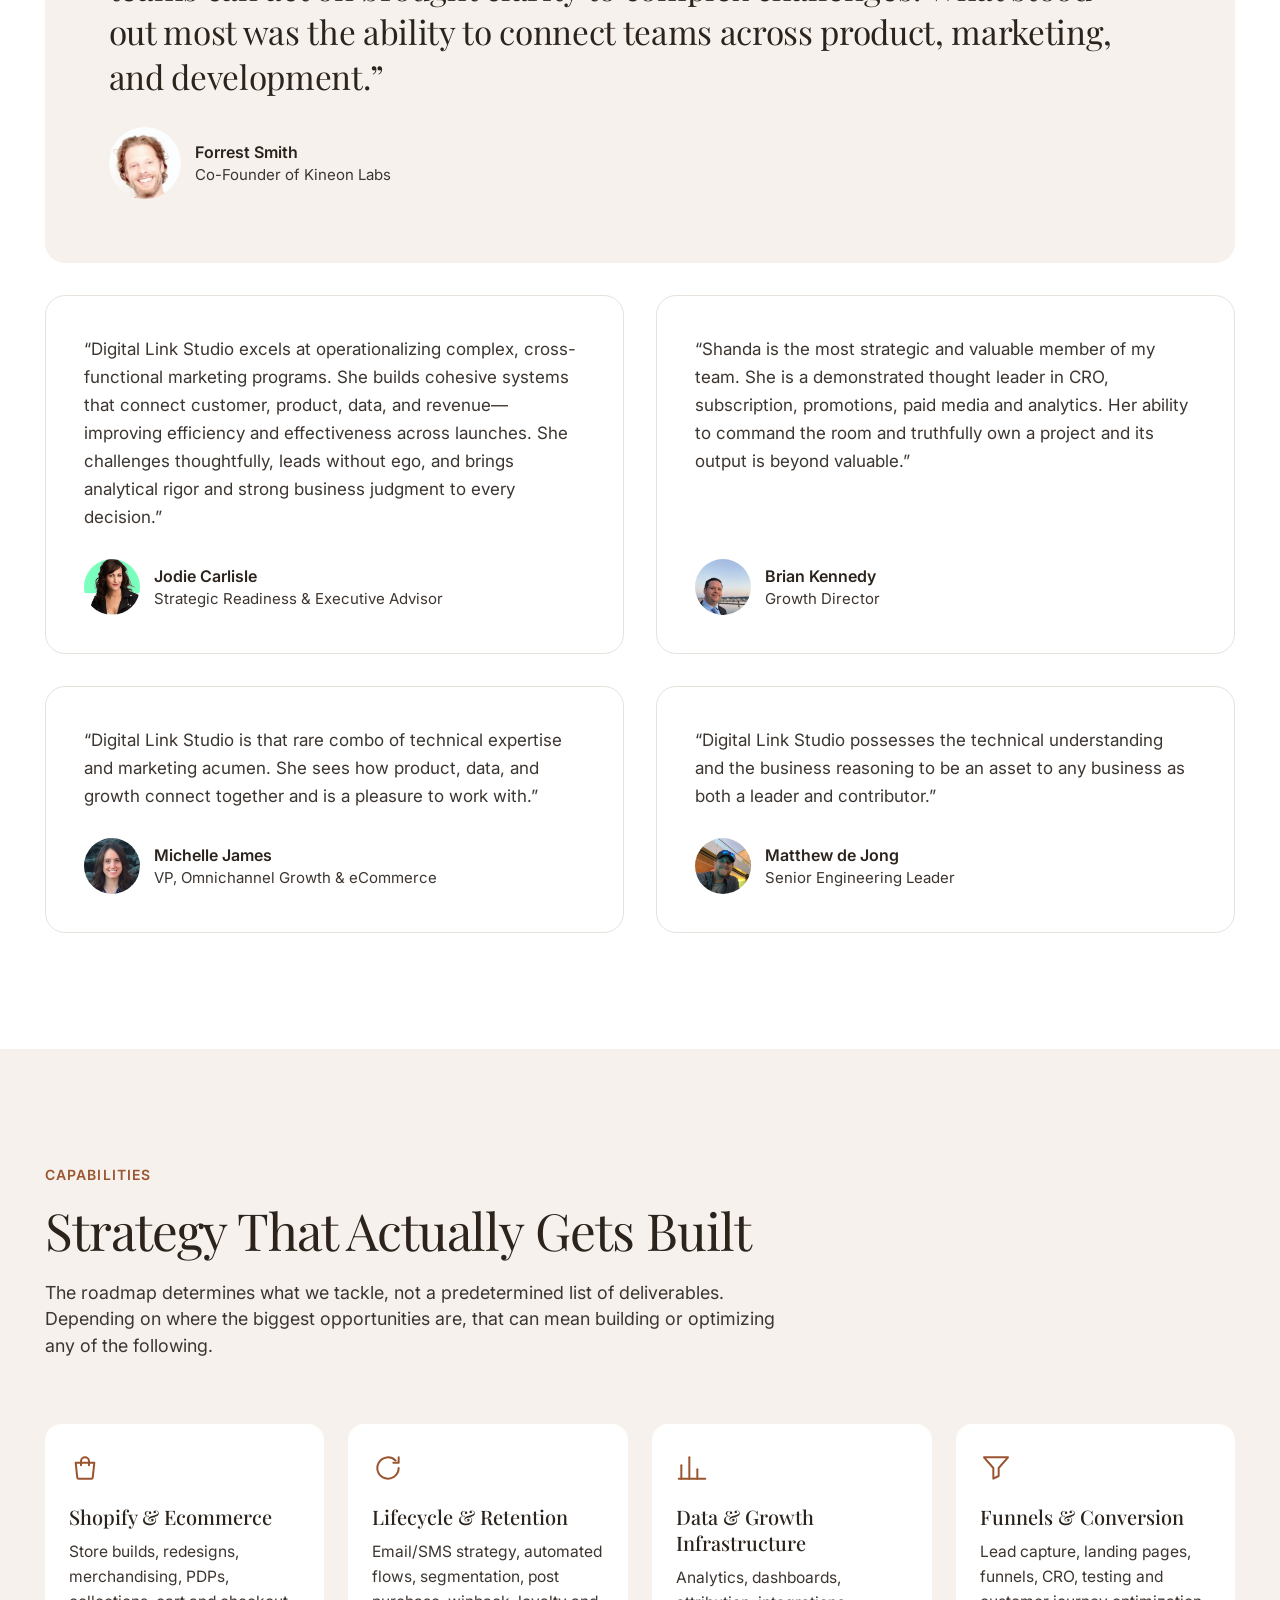
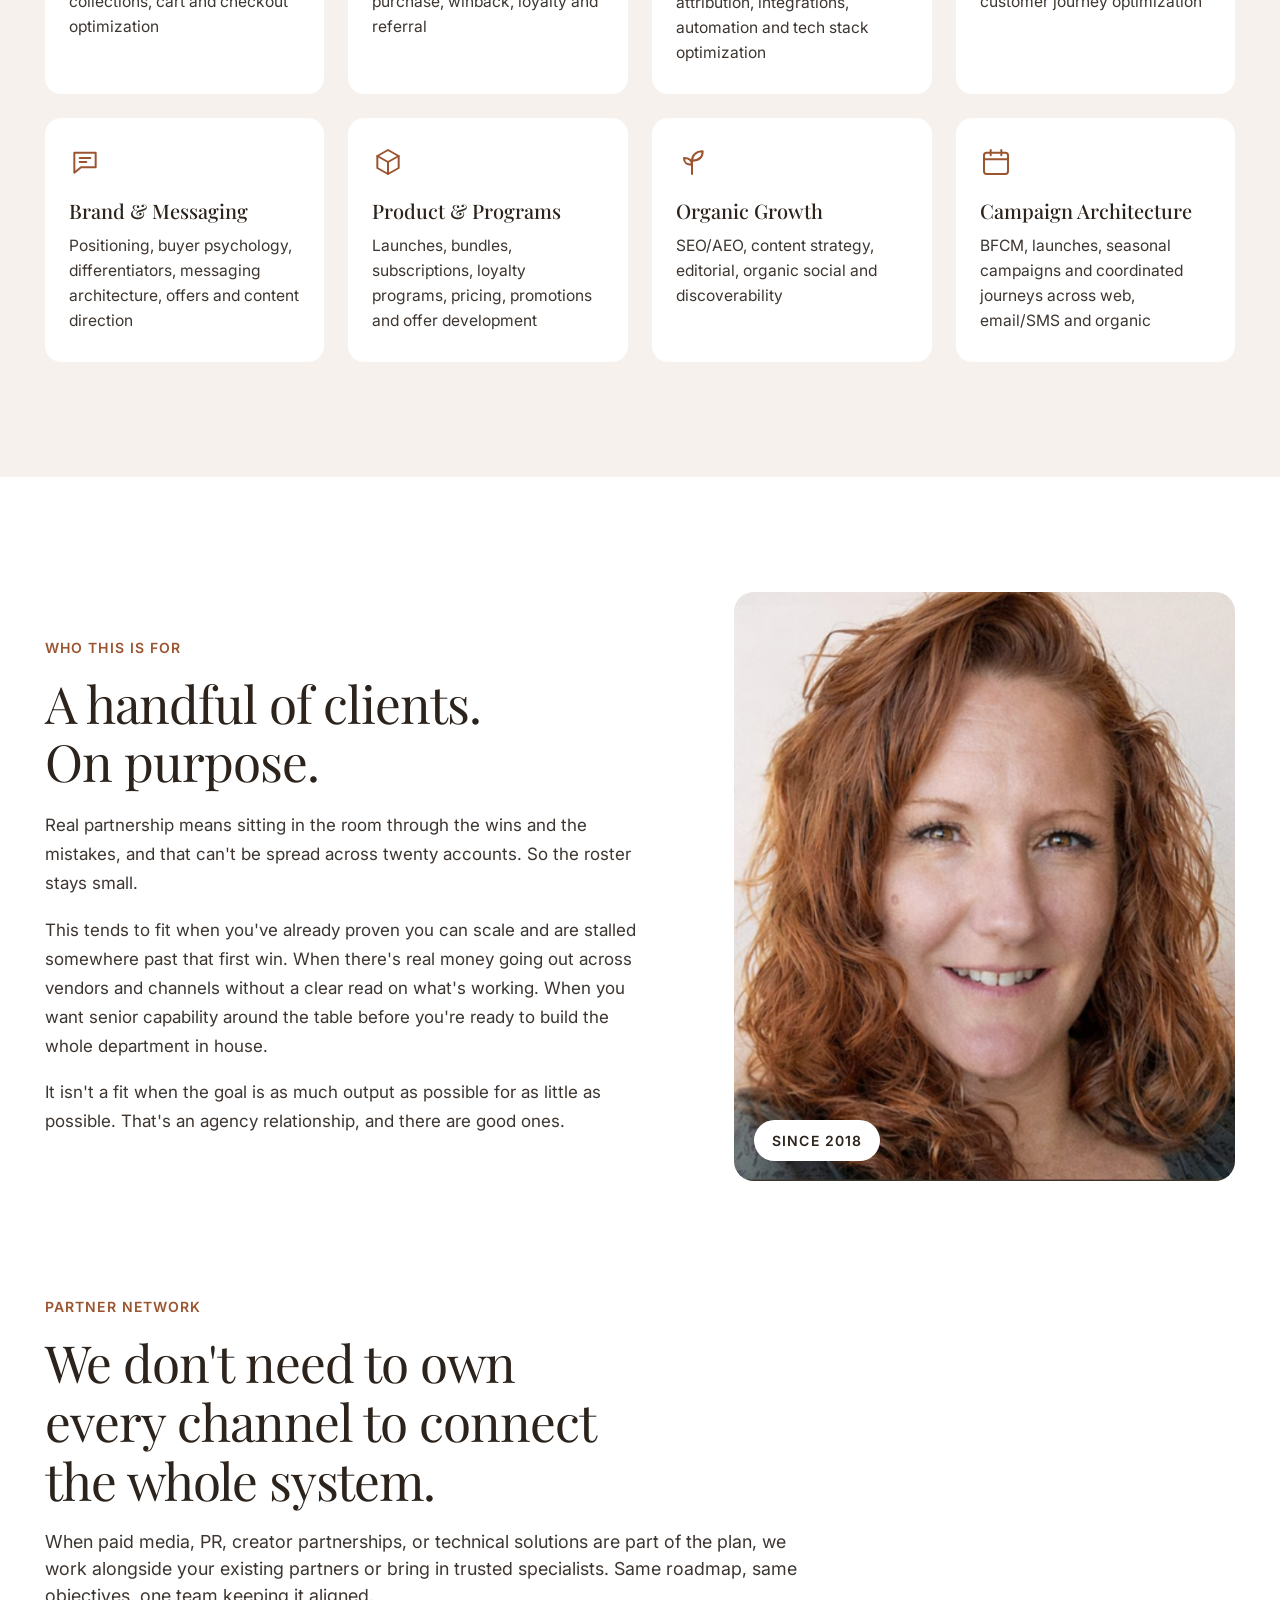
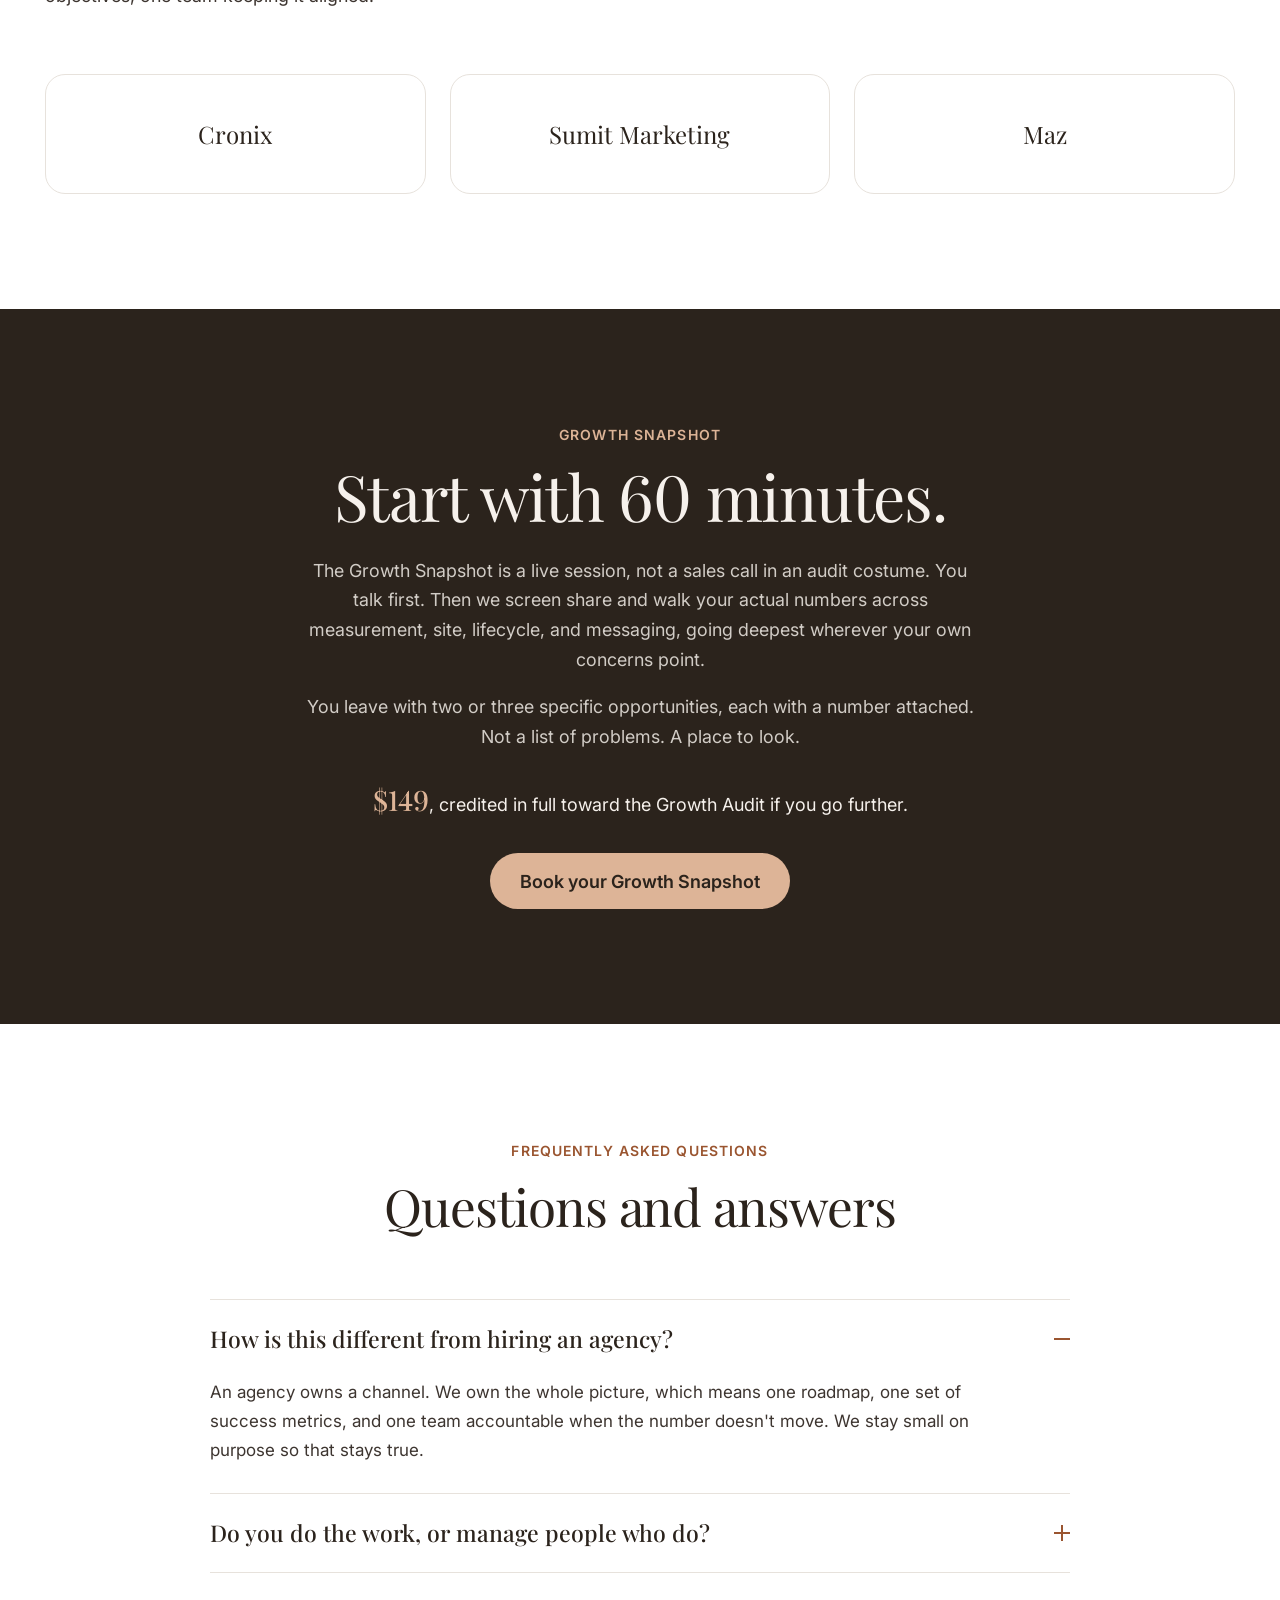
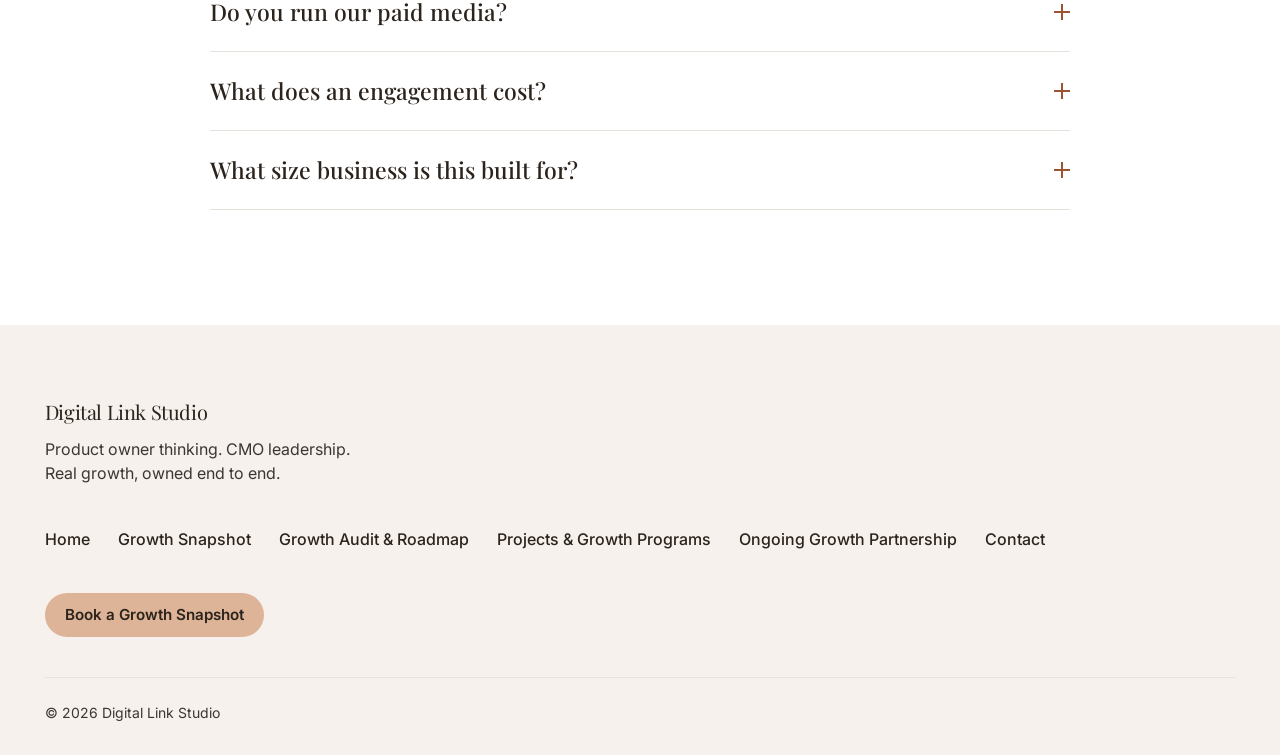
==== commit 900172d5: "Replace Services with a How we help menu The main navigation now has a How we help button that shows" ====
--- a/index.html
+++ b/index.html
@@ -35,7 +35,20 @@
       <nav class="site-nav" id="site-nav" aria-label="Main">
         <ul class="site-nav__list">
           <li><a class="site-nav__link" href="index.html" aria-current="page">Home</a></li>
-          <li><a class="site-nav__link" href="services.html">Services</a></li>
+          <li class="site-nav__item">
+            <button class="site-nav__link site-nav__trigger" type="button" aria-controls="nav-how-we-help">
+              How we help
+              <svg class="site-nav__chevron" viewBox="0 0 16 16" aria-hidden="true" focusable="false">
+                <path d="M4 6 L8 10 L12 6" fill="none" stroke="currentColor" stroke-width="1.6" stroke-linecap="round" stroke-linejoin="round"/>
+              </svg>
+            </button>
+            <ul class="site-nav__sub" id="nav-how-we-help">
+              <li><a class="site-nav__sublink" href="growth-snapshot.html">Growth Snapshot</a></li>
+              <li><a class="site-nav__sublink" href="growth-audit.html">Growth Audit &amp; Roadmap</a></li>
+              <li><a class="site-nav__sublink" href="growth-programs.html">Projects &amp; Growth Programs</a></li>
+              <li><a class="site-nav__sublink" href="growth-partnership.html">Ongoing Growth Partnership</a></li>
+            </ul>
+          </li>
           <li><a class="site-nav__link" href="contact.html">Contact</a></li>
         </ul>
       </nav>
@@ -111,13 +124,19 @@
           <p class="hero__lead">
             Multiple agencies, different plans, and a team of specialists, all competing for credit instead of outcomes.
             Nobody owns how the pieces fit together. We do. We turn your data into a clear roadmap, then execute
-            your digital experience, lifecycle, and growth programs as one system.
+            your digital experience, product growth, and organic growth as one system.
           </p>
 
           <p class="hero__tagline">Product owner thinking. CMO leadership. Real growth, owned end to end.</p>
 
           <div class="hero__actions">
             <a class="btn btn--primary" href="#growth-snapshot">Book a Growth Snapshot</a>
+            <a class="btn btn--link" href="#growth-checklist">
+              Get the growth checklist
+              <svg class="btn__arrow" viewBox="0 0 16 16" aria-hidden="true" focusable="false">
+                <path d="M4 12 L12 4 M5 4 H12 V11" fill="none" stroke="currentColor" stroke-width="1.6" stroke-linecap="round" stroke-linejoin="round"/>
+              </svg>
+            </a>
           </div>
 
           <ul class="proof" aria-label="Client results">
@@ -477,77 +496,23 @@
       </div>
     </section>
 
-    <!-- ===== Growth Partnership levels ===== -->
-    <section class="section pricing" aria-labelledby="pricing-title">
+    <!-- ===== Partner network ===== -->
+    <section class="section partners" aria-labelledby="partners-title">
       <div class="container">
         <header class="section-header">
-          <p class="section-label">The Growth Partnership</p>
-          <h2 class="section-title" id="pricing-title">Three levels of partnership. One standard of work.</h2>
+          <p class="section-label">Partner Network</p>
+          <h2 class="section-title" id="partners-title">We don't need to own every channel to connect the whole system.</h2>
           <p class="section-intro">
-            Every level includes strategy and execution. What changes is how much of the roadmap
-            your hours can carry, so you know exactly what to expect before we start.
+            When paid media, PR, creator partnerships, or technical solutions are part of the plan, we work alongside
+            your existing partners or bring in trusted specialists. Same roadmap, same objectives, one team keeping it aligned.
           </p>
         </header>
 
-        <ul class="tier-grid">
-          <li class="tier">
-            <div class="tier__head">
-              <p class="tier__label">Advisory</p>
-            </div>
-            <h3 class="tier__name">Growth Partnership</h3>
-            <div class="tier__cost">
-              <p class="tier__price">$10,000<span class="tier__period" aria-hidden="true">/month</span><span class="visually-hidden"> per month</span></p>
-              <p class="tier__hours">50 hours a month</p>
-            </div>
-            <p class="tier__text">
-              Strategic direction and roadmap ownership, with execution included as the hours allow.
-              Shanda leads the work personally, and the team steps in as capacity allows.
-            </p>
-          </li>
-          <li class="tier tier--featured">
-            <div class="tier__head">
-              <p class="tier__label">Hybrid</p>
-              <p class="tier__badge">The core model</p>
-            </div>
-            <h3 class="tier__name">Growth Partnership Plus</h3>
-            <div class="tier__cost">
-              <p class="tier__price">$15,000<span class="tier__period" aria-hidden="true">/month</span><span class="visually-hidden"> per month</span></p>
-              <p class="tier__hours">75 hours a month</p>
-            </div>
-            <p class="tier__text">
-              A real blend of strategy and execution. Shanda directs, and the team executes a meaningful share of the roadmap.
-            </p>
-          </li>
-          <li class="tier">
-            <div class="tier__head">
-              <p class="tier__label">Hands on</p>
-            </div>
-            <h3 class="tier__name">Growth Partnership Premium</h3>
-            <div class="tier__cost">
-              <p class="tier__price">$20,000<span class="tier__period" aria-hidden="true">/month</span><span class="visually-hidden"> per month</span></p>
-              <p class="tier__hours">100 hours a month</p>
-            </div>
-            <p class="tier__text">
-              Full roadmap ownership. Shanda leads, and the team executes the roadmap end to end.
-            </p>
-          </li>
+        <ul class="partner-grid">
+          <li class="partner">Cronix</li>
+          <li class="partner">Sumit Marketing</li>
+          <li class="partner">Maz</li>
         </ul>
-
-        <div class="included">
-          <h3 class="included__title">Included at every level</h3>
-          <ul class="included__list">
-            <li>A growth audit and roadmap tied to agreed success metrics</li>
-            <li>A planning phase that turns priorities into work the team can execute</li>
-            <li>Biweekly check ins on progress and what comes next</li>
-            <li>Monthly reporting tied to your KPIs</li>
-            <li>Direct access to a pooled team of specialists trained under Shanda</li>
-          </ul>
-        </div>
-
-        <div class="pricing__cta">
-          <a class="btn btn--primary" href="#growth-snapshot">Book a Live Growth Consultation</a>
-          <p class="pricing__note">Not sure which level fits? That is exactly what the consultation is for.</p>
-        </div>
       </div>
     </section>
 
@@ -627,7 +592,10 @@
       <nav class="site-footer__nav" aria-label="Footer">
         <ul>
           <li><a href="index.html">Home</a></li>
-          <li><a href="services.html">Services</a></li>
+          <li><a href="growth-snapshot.html">Growth Snapshot</a></li>
+          <li><a href="growth-audit.html">Growth Audit &amp; Roadmap</a></li>
+          <li><a href="growth-programs.html">Projects &amp; Growth Programs</a></li>
+          <li><a href="growth-partnership.html">Ongoing Growth Partnership</a></li>
           <li><a href="contact.html">Contact</a></li>
         </ul>
       </nav>
--- a/css/styles.css
+++ b/css/styles.css
@@ -252,6 +252,81 @@
   background: #F3F2F0;
 }
 
+/* "How we help" disclosure: a button that shows and hides a list of links */
+.site-nav__item {
+  position: relative;
+}
+
+.site-nav__trigger {
+  display: flex;
+  align-items: center;
+  gap: 6px;
+  white-space: nowrap;
+  font-family: inherit;
+  color: inherit;
+  background: none;
+  border: 0;
+  cursor: pointer;
+}
+
+.site-nav__chevron {
+  flex: none;
+  width: 16px;
+  height: 16px;
+  transition: transform 0.2s ease;
+}
+
+.site-nav__trigger[aria-expanded="true"] .site-nav__chevron {
+  transform: rotate(180deg);
+}
+
+.site-nav__sub {
+  display: none;
+  position: absolute;
+  top: calc(100% + 8px);
+  left: 0;
+  z-index: 60;
+  min-width: 280px;
+  margin: 0;
+  padding: 8px;
+  list-style: none;
+  background: var(--color-white);
+  border: 1px solid var(--color-line);
+  border-radius: 12px;
+  box-shadow: 0 12px 32px rgba(43, 35, 28, 0.08);
+}
+
+/* Bridges the gap above the list so hovering down to it keeps it open */
+.site-nav__sub::before {
+  content: "";
+  position: absolute;
+  inset: -9px 0 auto;
+  height: 9px;
+}
+
+.site-nav__trigger[aria-expanded="true"] + .site-nav__sub {
+  display: block;
+}
+
+/* Without JavaScript the list opens on hover and keyboard focus instead */
+html:not(.js) .site-nav__item:is(:hover, :focus-within) > .site-nav__sub {
+  display: block;
+}
+
+.site-nav__sublink {
+  display: block;
+  padding: 12px 14px;
+  font-size: 1rem;
+  font-weight: 500;
+  text-decoration: none;
+  border-radius: 8px;
+}
+
+.site-nav__sublink:hover,
+.site-nav__sublink[aria-current="page"] {
+  background: #F3F2F0;
+}
+
 .site-header__cta {
   margin-left: auto;
 }
@@ -340,6 +415,30 @@
     padding: 14px 12px;
     font-size: 1.25rem;
   }
+
+  .site-nav__trigger {
+    width: 100%;
+    justify-content: space-between;
+  }
+
+  /* In the mobile menu the list expands in place under its button */
+  .site-nav__sub {
+    position: static;
+    min-width: 0;
+    padding: 0 0 8px 12px;
+    border: 0;
+    border-radius: 0;
+    box-shadow: none;
+  }
+
+  .site-nav__sub::before {
+    content: none;
+  }
+
+  .site-nav__sublink {
+    padding: 12px;
+    font-size: 1.125rem;
+  }
 }
 
 /* 6. Hero
@@ -473,7 +572,7 @@
 
   .hero__actions {
     flex-direction: column;
-    align-items: center;
+    align-items: flex-start;
   }
 
   .hero__actions .btn--primary {
@@ -1071,206 +1170,40 @@
   }
 }
 
-/* 16. Growth Partnership levels
-   ========================================================================== */
-.pricing {
-  background: var(--color-cream);
-}
-
-/* Each card spans four shared rows (head, name, cost, text) through subgrid,
-   so prices and descriptions line up even when a name wraps. */
-.tier-grid {
+/* 16. Partner network
+   ========================================================================== */
+.partners {
+  padding-top: 0;
+}
+
+.partner-grid {
   display: grid;
   grid-template-columns: repeat(3, 1fr);
-  column-gap: clamp(16px, 2vw, 24px);
-  row-gap: 0;
+  gap: clamp(16px, 2vw, 24px);
   margin: 0;
   padding: 0;
   list-style: none;
 }
 
-.tier {
-  display: grid;
-  grid-row: span 4;
-  grid-template-rows: subgrid;
-  row-gap: 16px;
-  align-content: start;
-  padding: clamp(28px, 3vw, 36px);
-  background: var(--color-white);
+.partner {
+  display: flex;
+  align-items: center;
+  justify-content: center;
+  min-height: 120px;
+  padding: 24px;
+  font-family: var(--font-serif);
+  font-size: 1.5rem;
   border: 1px solid var(--color-line);
   border-radius: var(--radius-card);
 }
 
-.tier__head {
-  display: flex;
-  flex-wrap: wrap;
-  align-items: center;
-  justify-content: space-between;
-  gap: 8px 12px;
-}
-
-.tier__label {
-  margin: 0;
-  font-size: 0.8125rem;
-  font-weight: 600;
-  letter-spacing: 0.08em;
-  text-transform: uppercase;
-  color: var(--color-copper);
-}
-
-.tier__badge {
-  margin: 0;
-  padding: 4px 12px;
-  font-size: 0.75rem;
-  font-weight: 600;
-  letter-spacing: 0.08em;
-  text-transform: uppercase;
-  color: var(--color-ink);
-  background: var(--color-peach);
-  border-radius: var(--radius-pill);
-}
-
-.tier__name {
-  margin: 0;
-  font-family: var(--font-serif);
-  font-weight: 500;
-  font-size: clamp(1.375rem, 2vw, 1.625rem);
-  line-height: 1.25;
-  text-wrap: balance;
-}
-
-.tier__price {
-  margin: 0;
-  font-family: var(--font-serif);
-  font-size: clamp(2.25rem, 3.2vw, 2.75rem);
-  line-height: 1.1;
-  font-variant-numeric: lining-nums tabular-nums;
-}
-
-.tier__period {
-  margin-left: 4px;
-  font-family: var(--font-sans);
-  font-size: 1rem;
-  color: var(--color-ink-soft);
-}
-
-.tier__hours {
-  margin: 6px 0 0;
-  font-size: 0.975rem;
-  color: var(--color-ink-soft);
-}
-
-.tier__text {
-  margin: 4px 0 0;
-  padding-top: 20px;
-  font-size: 1.0625rem;
-  line-height: 1.6;
-  color: var(--color-ink-soft);
-  border-top: 1px solid var(--color-line);
-}
-
-/* The featured level reuses the dark palette of the offer section */
-.tier--featured {
-  background: var(--color-ink);
-  border-color: var(--color-ink);
-  color: var(--color-cream);
-}
-
-.tier--featured .tier__label {
-  color: var(--color-peach);
-}
-
-.tier--featured .tier__period,
-.tier--featured .tier__hours,
-.tier--featured .tier__text {
-  color: rgba(246, 241, 236, 0.82);
-}
-
-.tier--featured .tier__text {
-  border-top-color: rgba(221, 180, 151, 0.4);
-}
-
-.included {
-  display: grid;
-  grid-template-columns: 1fr 2fr;
-  gap: 24px clamp(32px, 4vw, 64px);
-  margin-top: clamp(48px, 6vw, 72px);
-  padding-top: clamp(32px, 4vw, 48px);
-  border-top: 1px solid var(--color-line);
-}
-
-.included__title {
-  margin: 0;
-  font-family: var(--font-serif);
-  font-weight: 500;
-  font-size: clamp(1.375rem, 2vw, 1.625rem);
-  line-height: 1.25;
-}
-
-.included__list {
-  display: grid;
-  grid-template-columns: repeat(2, 1fr);
-  gap: 16px 32px;
-  margin: 0;
-  padding: 0;
-  list-style: none;
-}
-
-.included__list li {
-  position: relative;
-  padding-left: 30px;
-  font-size: 1.0625rem;
-  line-height: 1.6;
-  color: var(--color-ink-soft);
-}
-
-/* Decorative check mark drawn with borders */
-.included__list li::before {
-  content: "";
-  position: absolute;
-  left: 4px;
-  top: 0.35em;
-  width: 7px;
-  height: 13px;
-  border-right: 2px solid var(--color-copper);
-  border-bottom: 2px solid var(--color-copper);
-  transform: rotate(45deg);
-}
-
-.pricing__cta {
-  display: flex;
-  flex-wrap: wrap;
-  align-items: center;
-  gap: 16px 28px;
-  margin-top: clamp(40px, 5vw, 56px);
-}
-
-.pricing__note {
-  margin: 0;
-  font-size: 1.0625rem;
-  color: var(--color-ink-soft);
-}
-
-@media (max-width: 960px) {
-  .tier-grid {
+@media (max-width: 760px) {
+  .partner-grid {
     grid-template-columns: 1fr;
-    row-gap: 20px;
-    max-width: 560px;
-  }
-
-  .tier {
-    grid-row: auto;
-    grid-template-rows: none;
-  }
-
-  .included {
-    grid-template-columns: 1fr;
-  }
-}
-
-@media (max-width: 560px) {
-  .included__list {
-    grid-template-columns: 1fr;
+  }
+
+  .partner {
+    min-height: 88px;
   }
 }
 
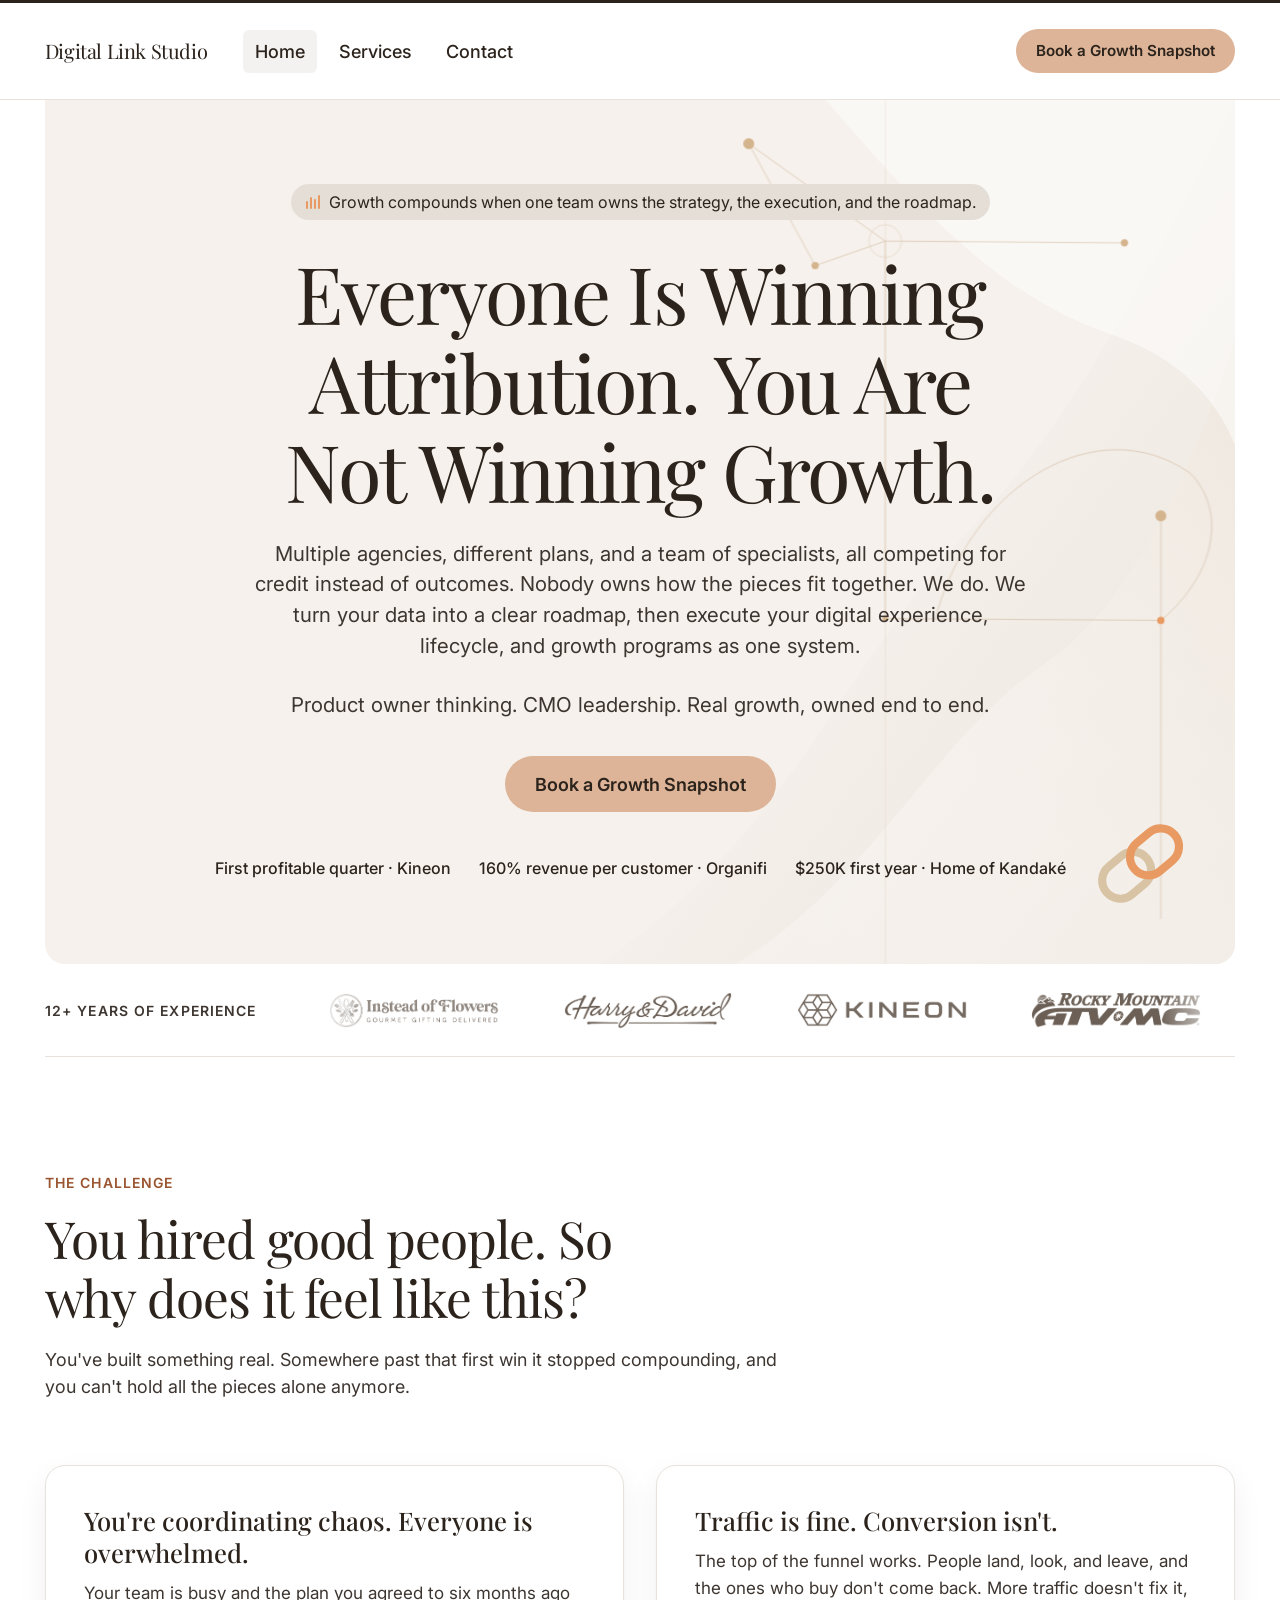
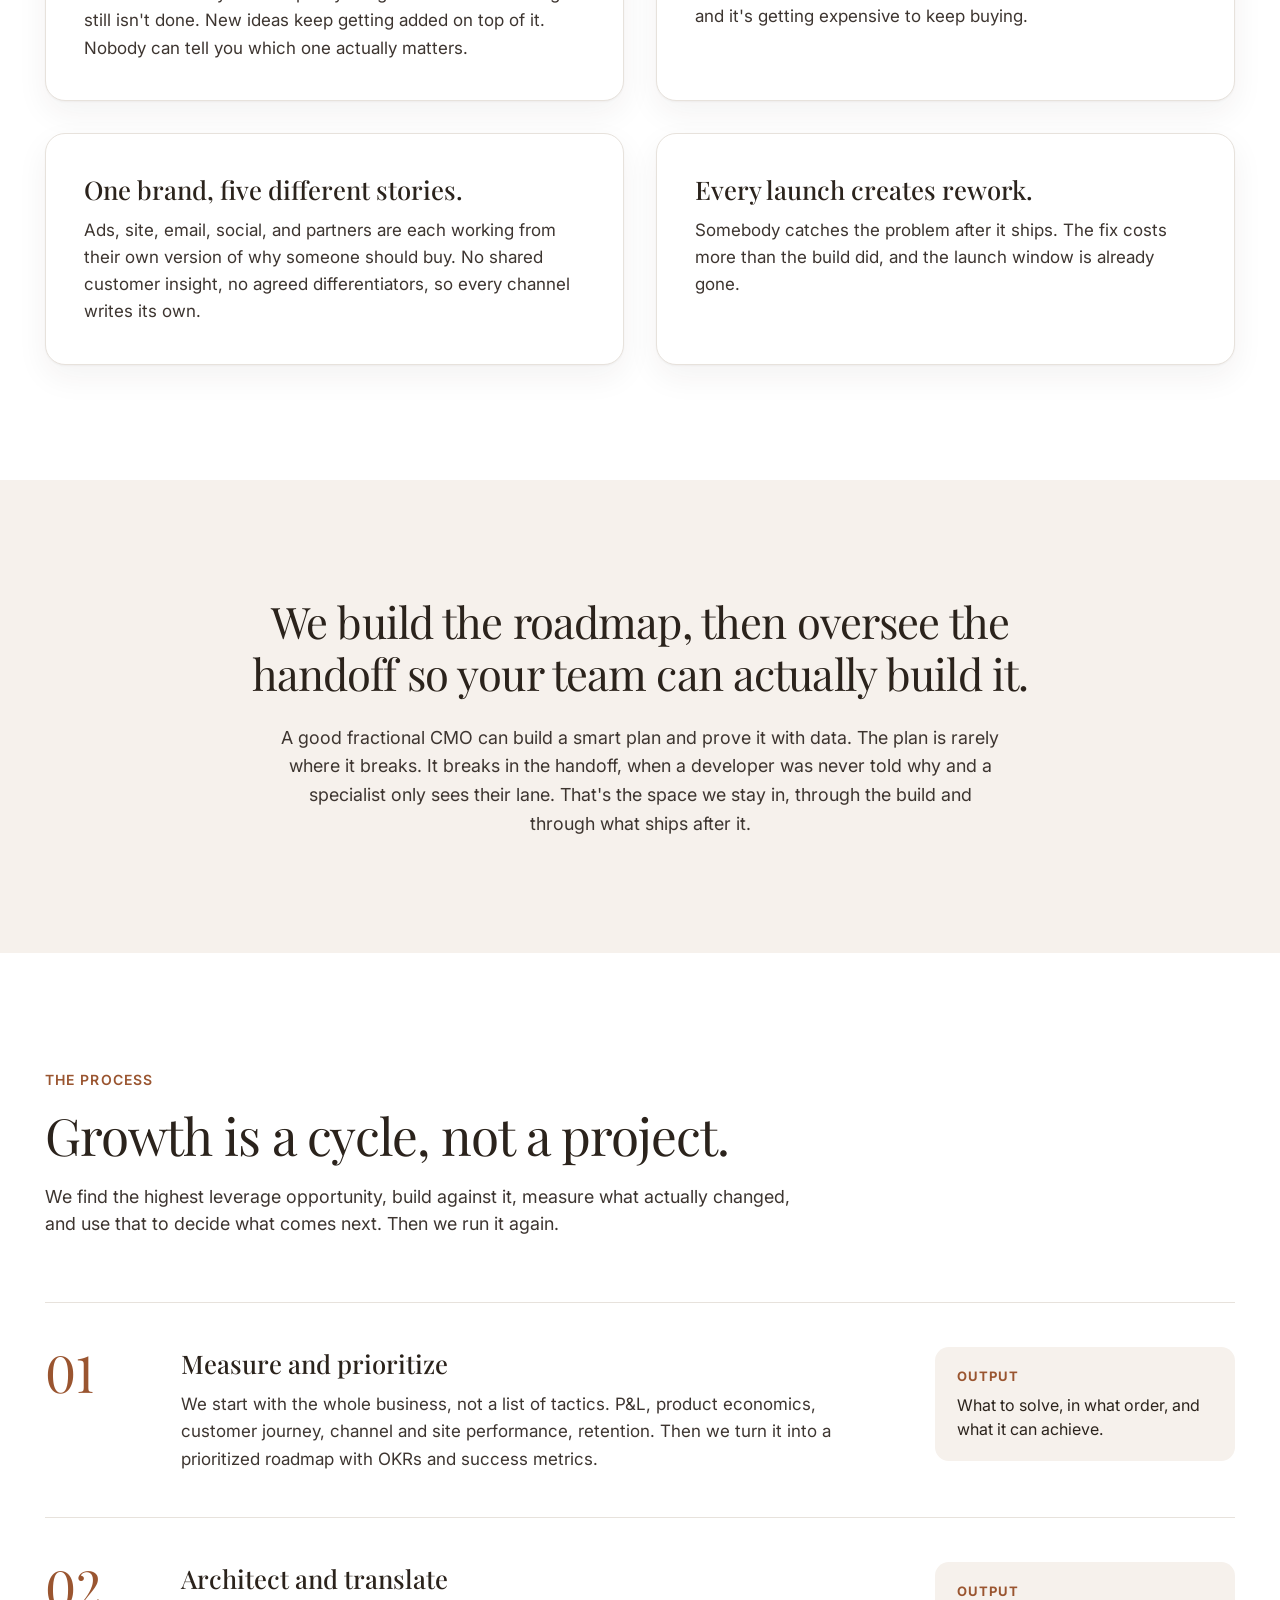
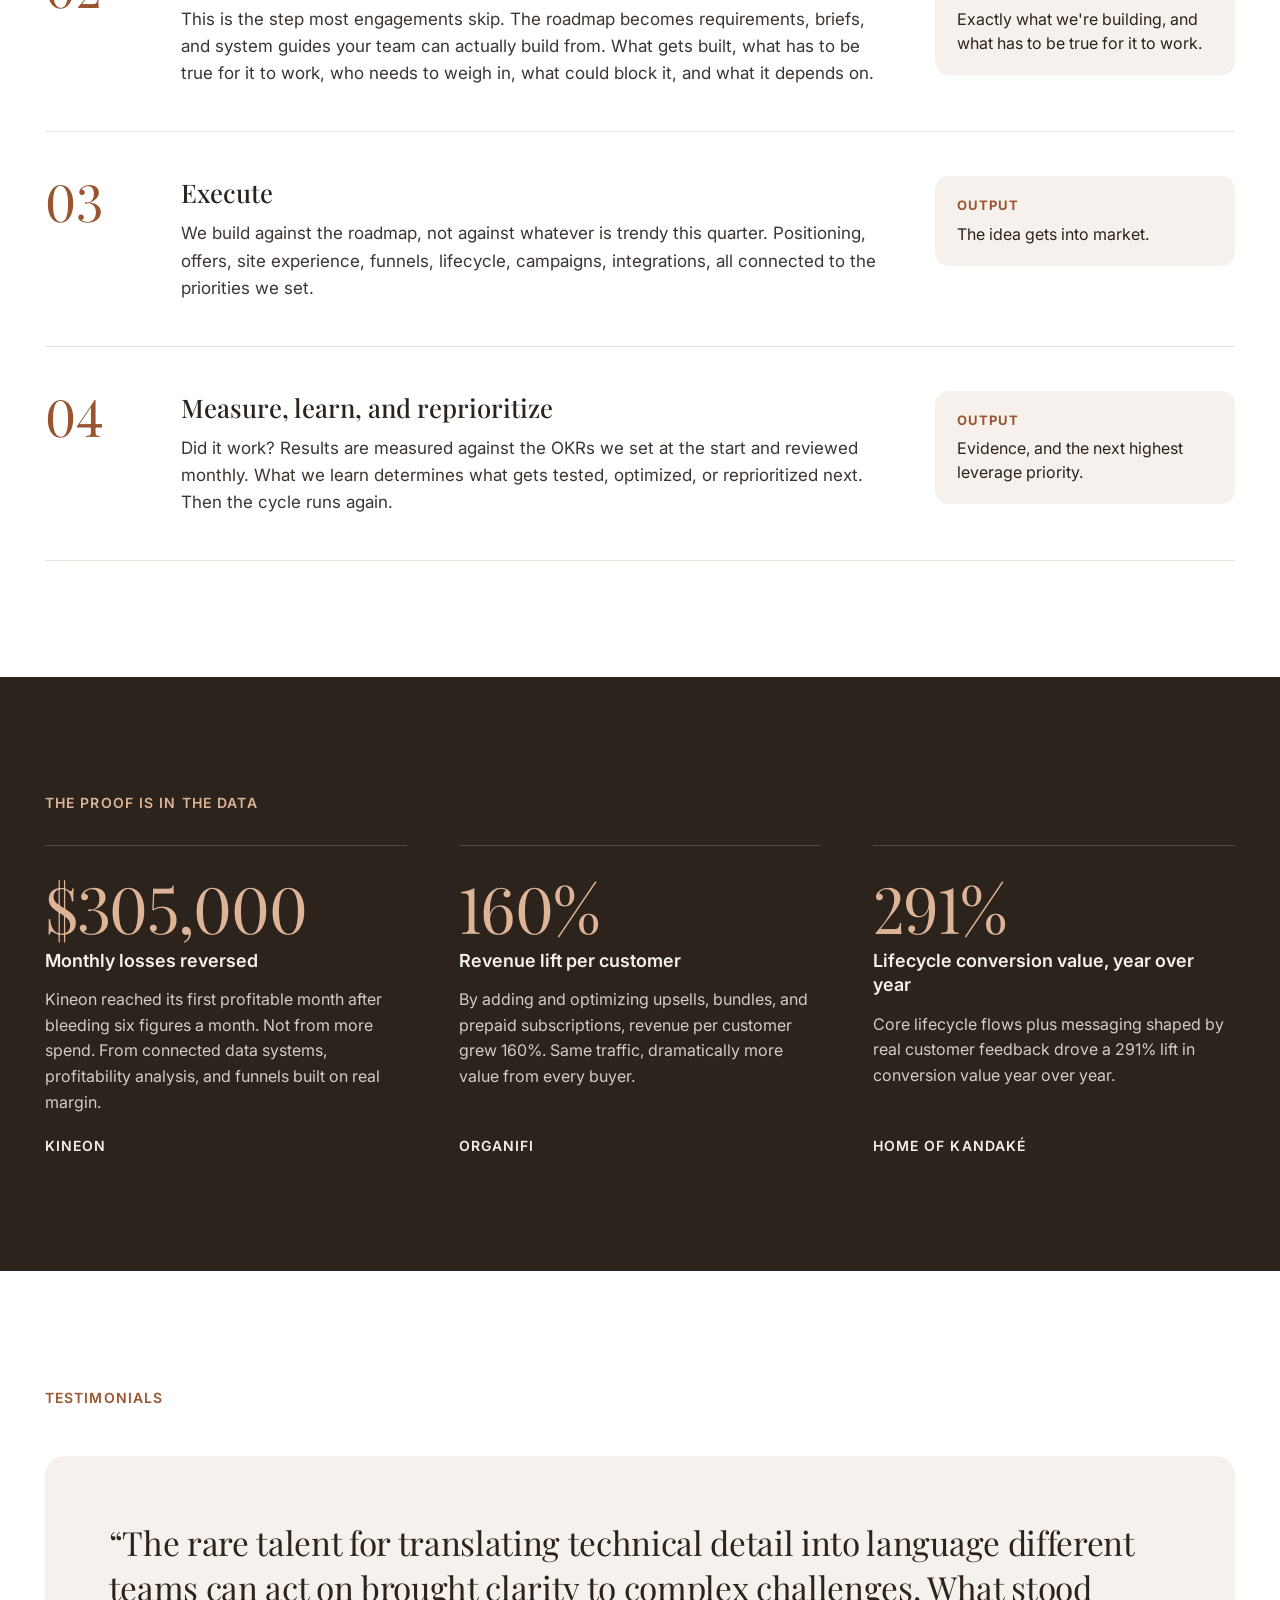
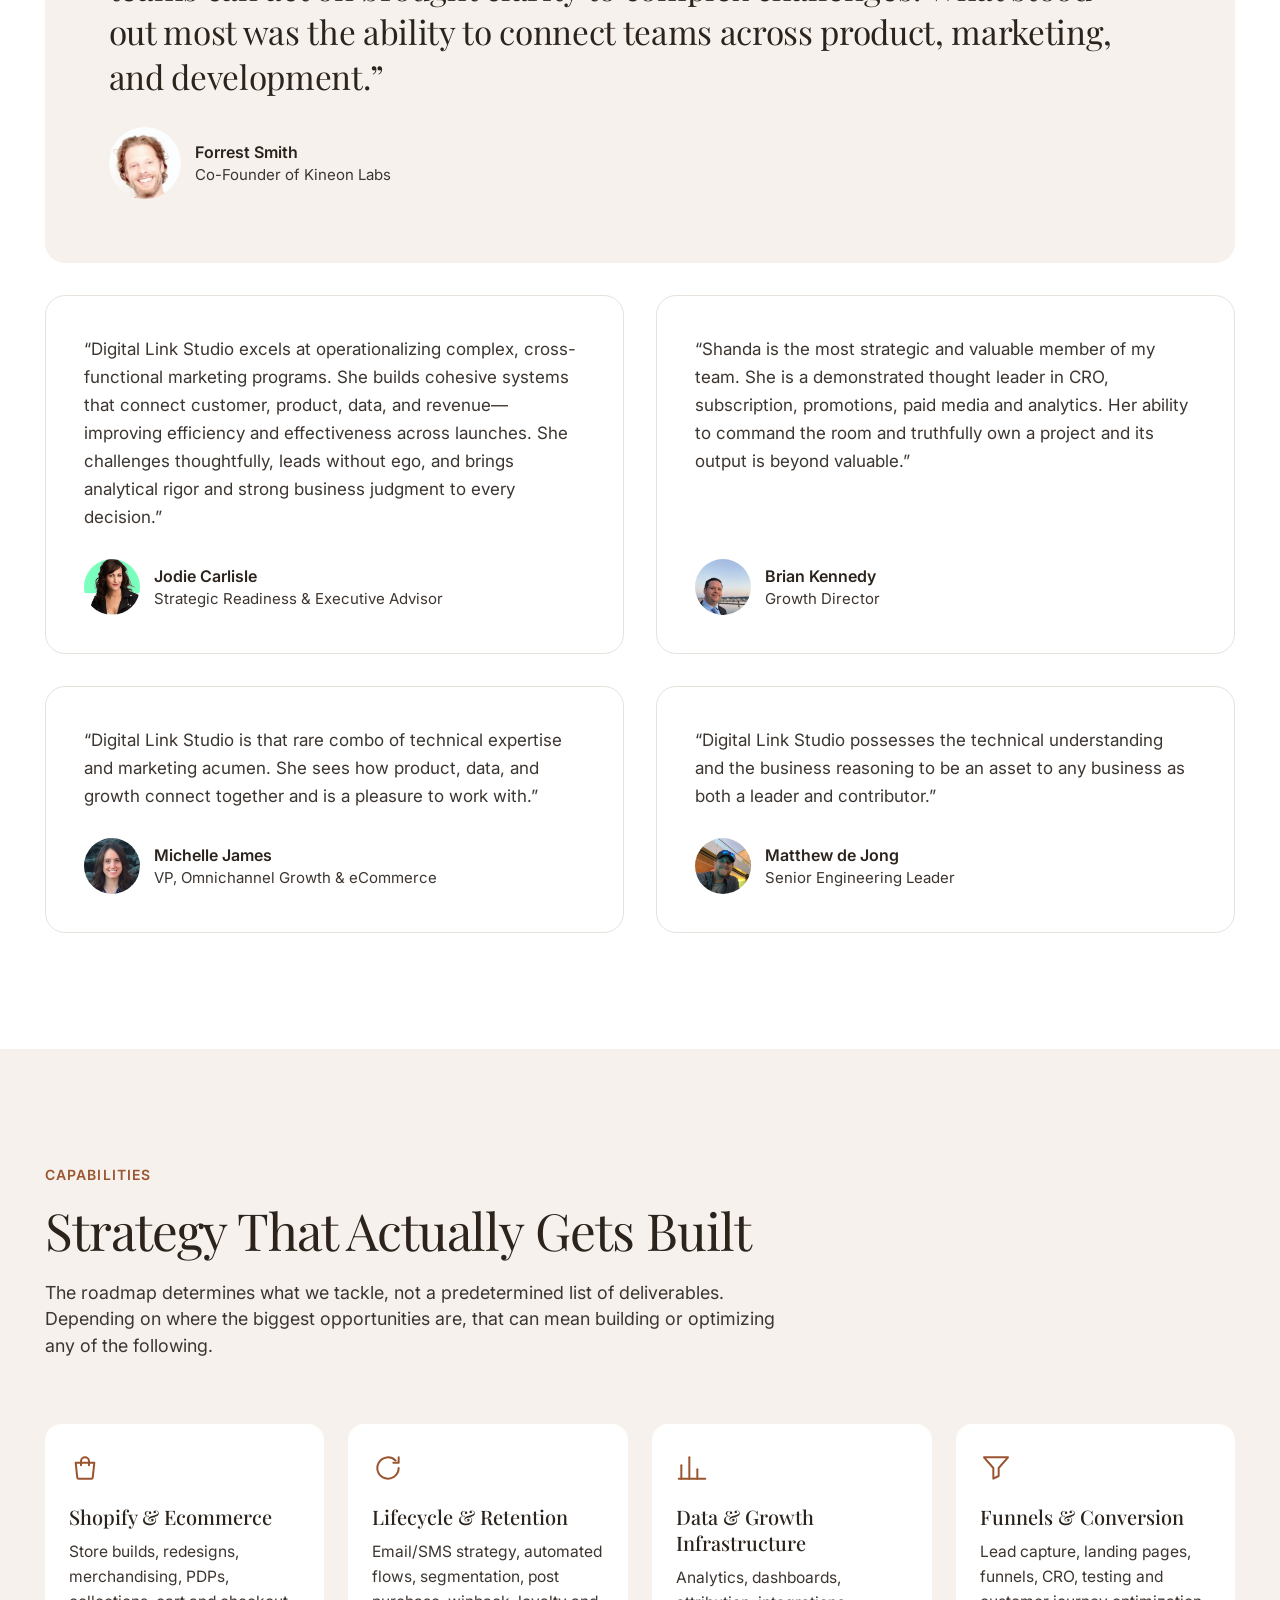
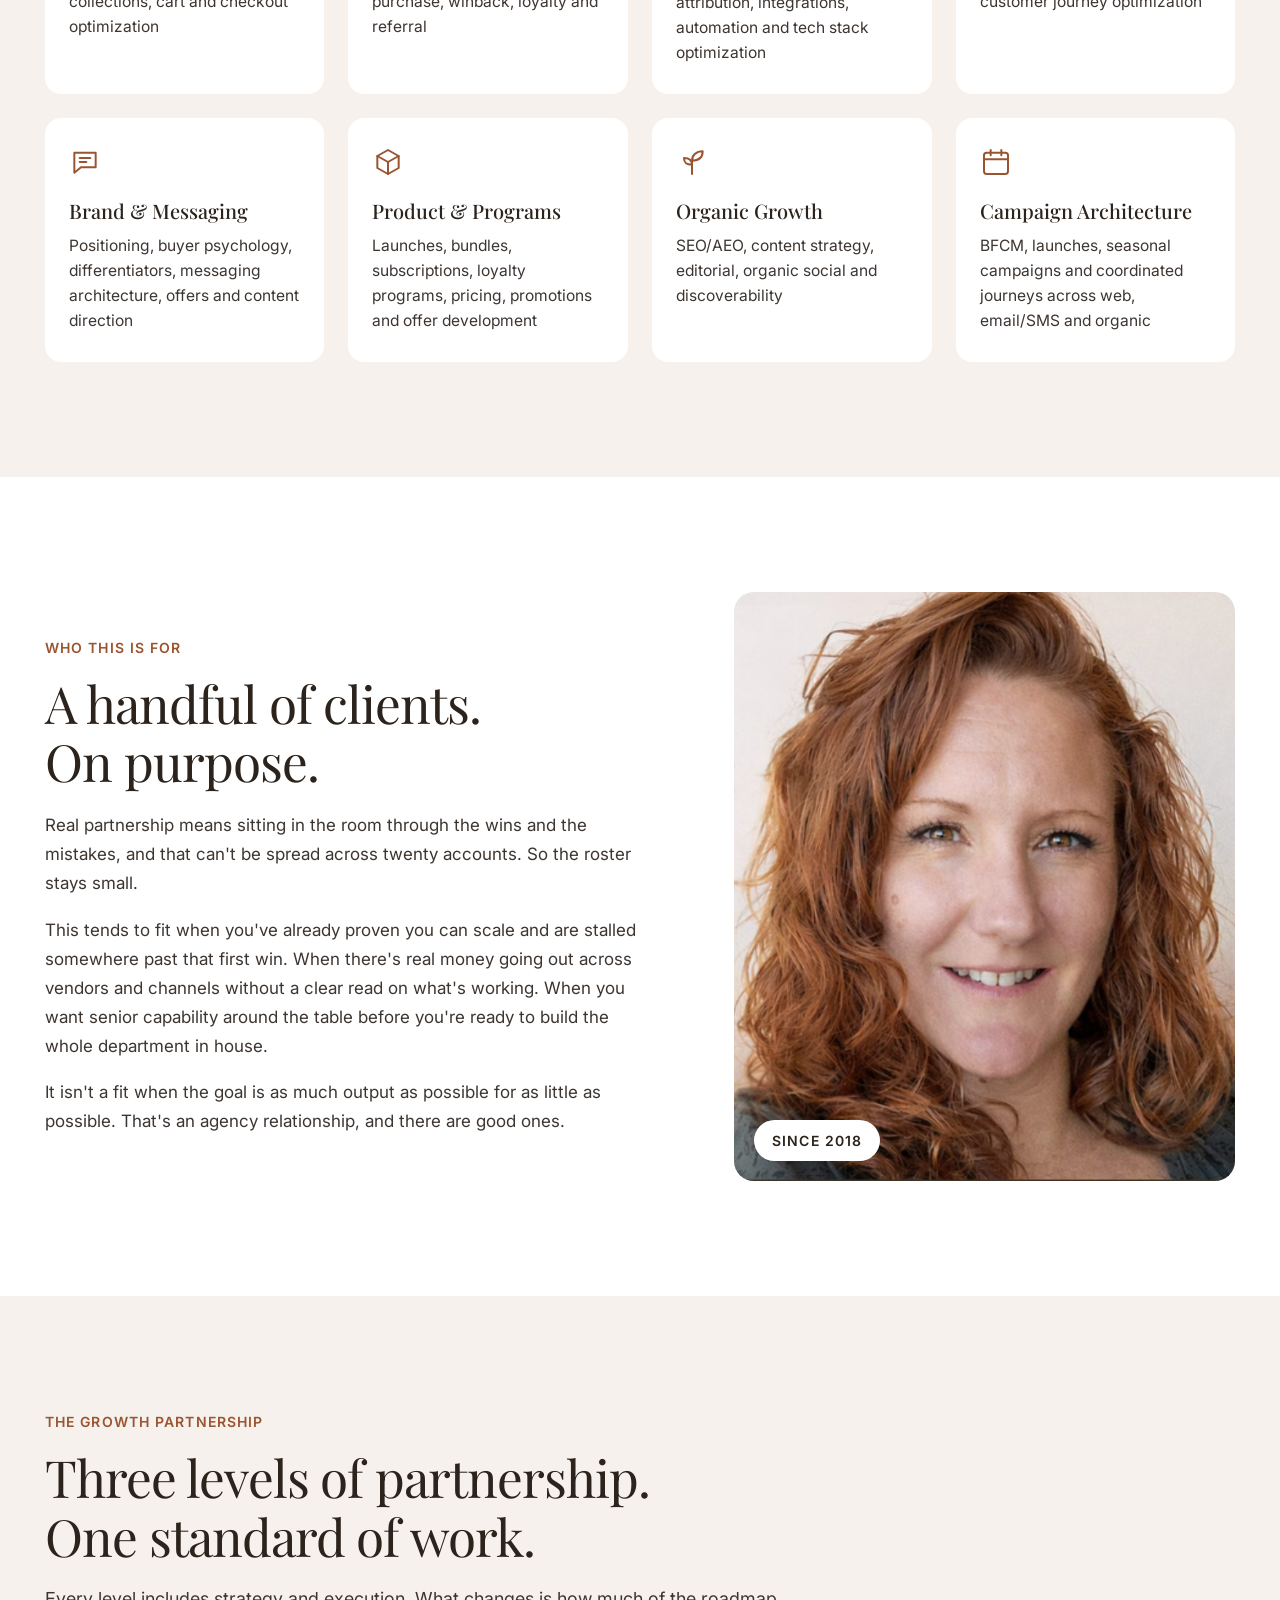
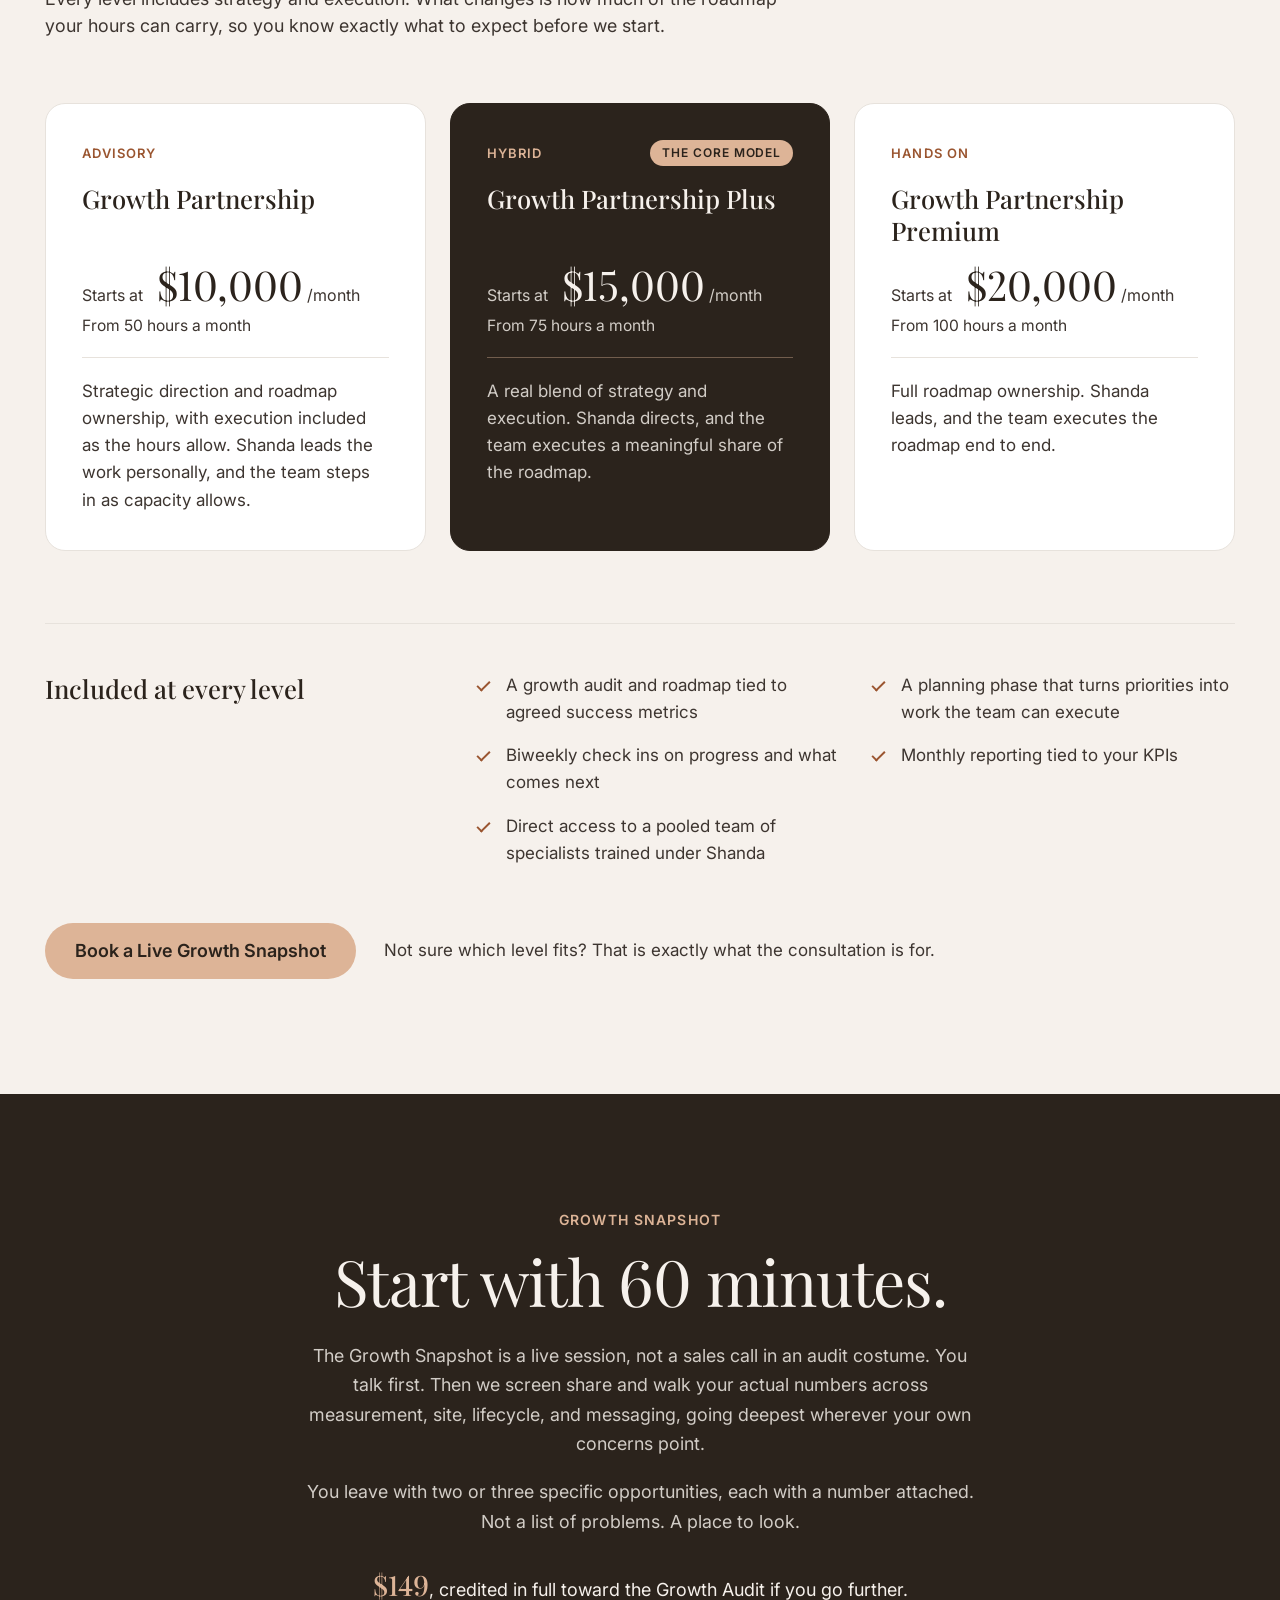
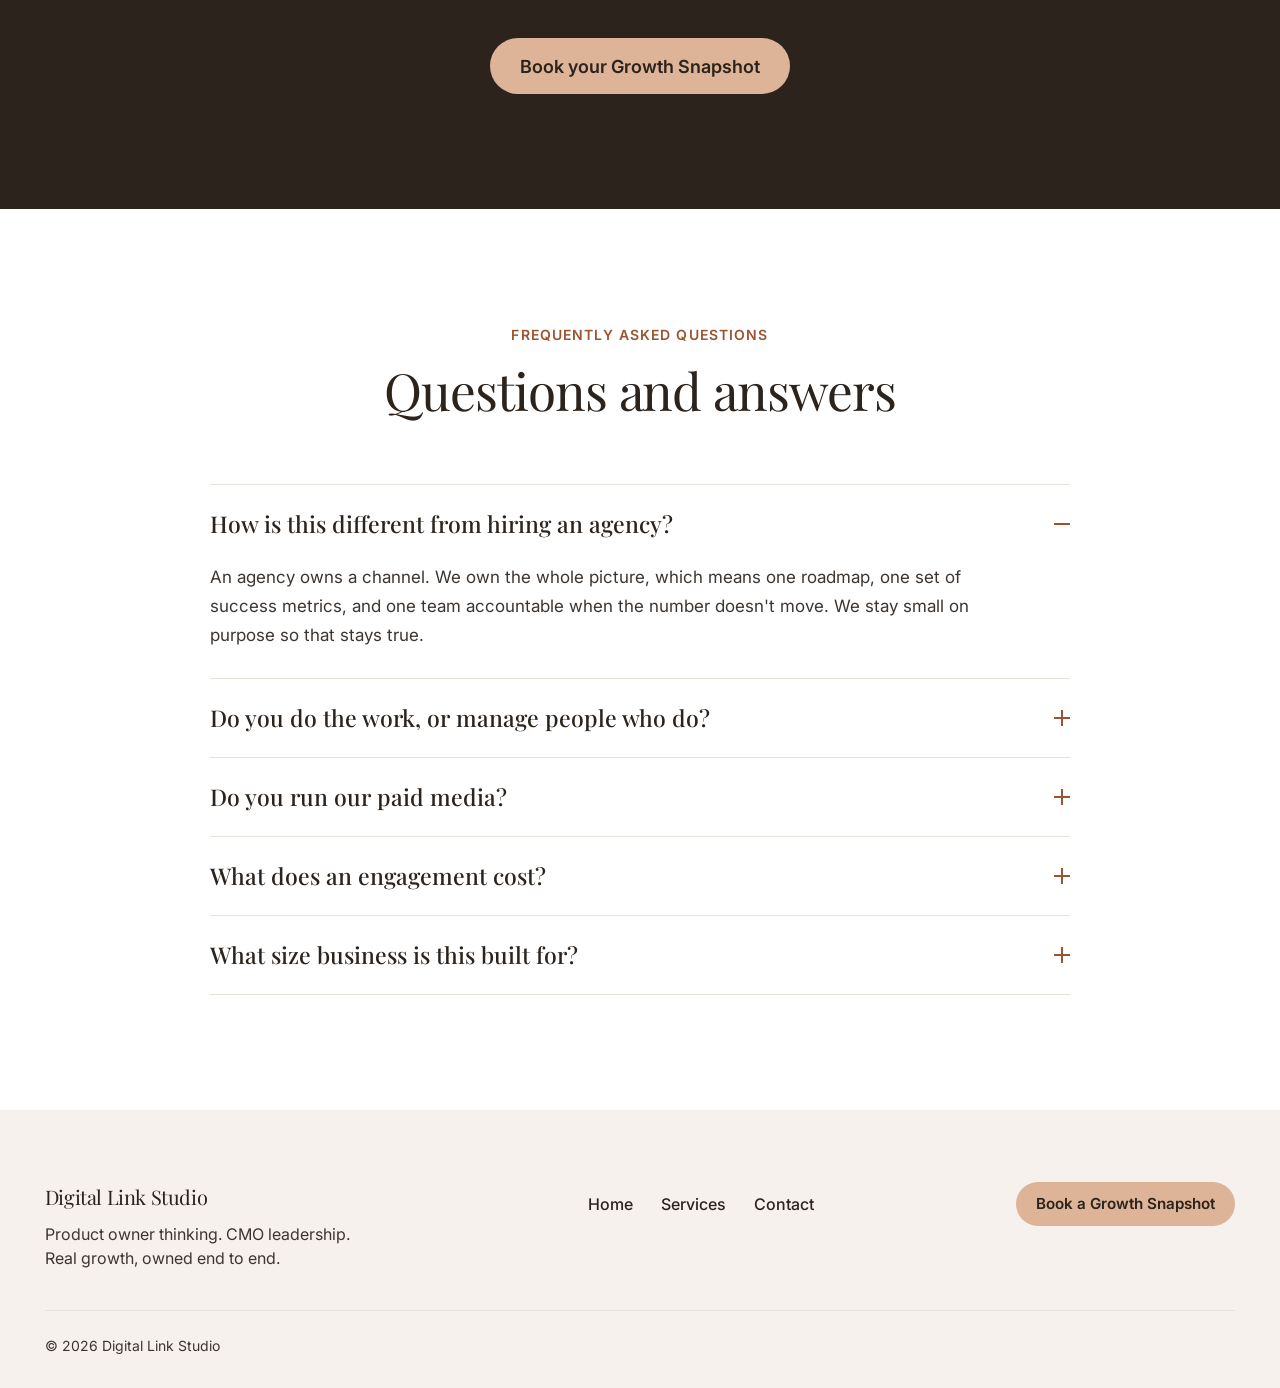
==== commit 197a4cbd: "Align homepage pricing with the partnership offer The FAQ cost answer now says ongoing partnerships " ====
--- a/index.html
+++ b/index.html
@@ -35,20 +35,7 @@
       <nav class="site-nav" id="site-nav" aria-label="Main">
         <ul class="site-nav__list">
           <li><a class="site-nav__link" href="index.html" aria-current="page">Home</a></li>
-          <li class="site-nav__item">
-            <button class="site-nav__link site-nav__trigger" type="button" aria-controls="nav-how-we-help">
-              How we help
-              <svg class="site-nav__chevron" viewBox="0 0 16 16" aria-hidden="true" focusable="false">
-                <path d="M4 6 L8 10 L12 6" fill="none" stroke="currentColor" stroke-width="1.6" stroke-linecap="round" stroke-linejoin="round"/>
-              </svg>
-            </button>
-            <ul class="site-nav__sub" id="nav-how-we-help">
-              <li><a class="site-nav__sublink" href="growth-snapshot.html">Growth Snapshot</a></li>
-              <li><a class="site-nav__sublink" href="growth-audit.html">Growth Audit &amp; Roadmap</a></li>
-              <li><a class="site-nav__sublink" href="growth-programs.html">Projects &amp; Growth Programs</a></li>
-              <li><a class="site-nav__sublink" href="growth-partnership.html">Ongoing Growth Partnership</a></li>
-            </ul>
-          </li>
+          <li><a class="site-nav__link" href="services.html">Services</a></li>
           <li><a class="site-nav__link" href="contact.html">Contact</a></li>
         </ul>
       </nav>
@@ -124,19 +111,13 @@
           <p class="hero__lead">
             Multiple agencies, different plans, and a team of specialists, all competing for credit instead of outcomes.
             Nobody owns how the pieces fit together. We do. We turn your data into a clear roadmap, then execute
-            your digital experience, product growth, and organic growth as one system.
+            your digital experience, lifecycle, and growth programs as one system.
           </p>
 
           <p class="hero__tagline">Product owner thinking. CMO leadership. Real growth, owned end to end.</p>
 
           <div class="hero__actions">
             <a class="btn btn--primary" href="#growth-snapshot">Book a Growth Snapshot</a>
-            <a class="btn btn--link" href="#growth-checklist">
-              Get the growth checklist
-              <svg class="btn__arrow" viewBox="0 0 16 16" aria-hidden="true" focusable="false">
-                <path d="M4 12 L12 4 M5 4 H12 V11" fill="none" stroke="currentColor" stroke-width="1.6" stroke-linecap="round" stroke-linejoin="round"/>
-              </svg>
-            </a>
           </div>
 
           <ul class="proof" aria-label="Client results">
@@ -496,23 +477,77 @@
       </div>
     </section>
 
-    <!-- ===== Partner network ===== -->
-    <section class="section partners" aria-labelledby="partners-title">
+    <!-- ===== Growth Partnership levels ===== -->
+    <section class="section pricing" aria-labelledby="pricing-title">
       <div class="container">
         <header class="section-header">
-          <p class="section-label">Partner Network</p>
-          <h2 class="section-title" id="partners-title">We don't need to own every channel to connect the whole system.</h2>
+          <p class="section-label">The Growth Partnership</p>
+          <h2 class="section-title" id="pricing-title">Three levels of partnership. One standard of work.</h2>
           <p class="section-intro">
-            When paid media, PR, creator partnerships, or technical solutions are part of the plan, we work alongside
-            your existing partners or bring in trusted specialists. Same roadmap, same objectives, one team keeping it aligned.
+            Every level includes strategy and execution. What changes is how much of the roadmap
+            your hours can carry, so you know exactly what to expect before we start.
           </p>
         </header>
 
-        <ul class="partner-grid">
-          <li class="partner">Cronix</li>
-          <li class="partner">Sumit Marketing</li>
-          <li class="partner">Maz</li>
+        <ul class="tier-grid">
+          <li class="tier">
+            <div class="tier__head">
+              <p class="tier__label">Advisory</p>
+            </div>
+            <h3 class="tier__name">Growth Partnership</h3>
+            <div class="tier__cost">
+              <p class="tier__price"><span class="tier__from">Starts at</span> $10,000<span class="tier__period" aria-hidden="true">/month</span><span class="visually-hidden"> per month</span></p>
+              <p class="tier__hours">From 50 hours a month</p>
+            </div>
+            <p class="tier__text">
+              Strategic direction and roadmap ownership, with execution included as the hours allow.
+              Shanda leads the work personally, and the team steps in as capacity allows.
+            </p>
+          </li>
+          <li class="tier tier--featured">
+            <div class="tier__head">
+              <p class="tier__label">Hybrid</p>
+              <p class="tier__badge">The core model</p>
+            </div>
+            <h3 class="tier__name">Growth Partnership Plus</h3>
+            <div class="tier__cost">
+              <p class="tier__price"><span class="tier__from">Starts at</span> $15,000<span class="tier__period" aria-hidden="true">/month</span><span class="visually-hidden"> per month</span></p>
+              <p class="tier__hours">From 75 hours a month</p>
+            </div>
+            <p class="tier__text">
+              A real blend of strategy and execution. Shanda directs, and the team executes a meaningful share of the roadmap.
+            </p>
+          </li>
+          <li class="tier">
+            <div class="tier__head">
+              <p class="tier__label">Hands on</p>
+            </div>
+            <h3 class="tier__name">Growth Partnership Premium</h3>
+            <div class="tier__cost">
+              <p class="tier__price"><span class="tier__from">Starts at</span> $20,000<span class="tier__period" aria-hidden="true">/month</span><span class="visually-hidden"> per month</span></p>
+              <p class="tier__hours">From 100 hours a month</p>
+            </div>
+            <p class="tier__text">
+              Full roadmap ownership. Shanda leads, and the team executes the roadmap end to end.
+            </p>
+          </li>
         </ul>
+
+        <div class="included">
+          <h3 class="included__title">Included at every level</h3>
+          <ul class="included__list">
+            <li>A growth audit and roadmap tied to agreed success metrics</li>
+            <li>A planning phase that turns priorities into work the team can execute</li>
+            <li>Biweekly check ins on progress and what comes next</li>
+            <li>Monthly reporting tied to your KPIs</li>
+            <li>Direct access to a pooled team of specialists trained under Shanda</li>
+          </ul>
+        </div>
+
+        <div class="pricing__cta">
+          <a class="btn btn--primary" href="#growth-snapshot">Book a Live Growth Snapshot</a>
+          <p class="pricing__note">Not sure which level fits? That is exactly what the consultation is for.</p>
+        </div>
       </div>
     </section>
 
@@ -567,7 +602,7 @@
           <details class="faq__item">
             <summary class="faq__question"><h3>What does an engagement cost?</h3></summary>
             <div class="faq__answer">
-              <p>Most start with a Growth Snapshot at $149, which credits toward the Growth Audit at $5,000 flat. What comes after depends entirely on what the audit finds, and we scope it together.</p>
+              <p>Most start with a Growth Snapshot at $149, which credits toward the Growth Audit at $5,000 flat. Ongoing partnerships start at $10,000 a month, depending on your business needs. If you go straight to a partnership, the Growth Audit is part of the first month's deliverables.</p>
             </div>
           </details>
           <details class="faq__item">
@@ -592,10 +627,7 @@
       <nav class="site-footer__nav" aria-label="Footer">
         <ul>
           <li><a href="index.html">Home</a></li>
-          <li><a href="growth-snapshot.html">Growth Snapshot</a></li>
-          <li><a href="growth-audit.html">Growth Audit &amp; Roadmap</a></li>
-          <li><a href="growth-programs.html">Projects &amp; Growth Programs</a></li>
-          <li><a href="growth-partnership.html">Ongoing Growth Partnership</a></li>
+          <li><a href="services.html">Services</a></li>
           <li><a href="contact.html">Contact</a></li>
         </ul>
       </nav>
--- a/css/styles.css
+++ b/css/styles.css
@@ -252,81 +252,6 @@
   background: #F3F2F0;
 }
 
-/* "How we help" disclosure: a button that shows and hides a list of links */
-.site-nav__item {
-  position: relative;
-}
-
-.site-nav__trigger {
-  display: flex;
-  align-items: center;
-  gap: 6px;
-  white-space: nowrap;
-  font-family: inherit;
-  color: inherit;
-  background: none;
-  border: 0;
-  cursor: pointer;
-}
-
-.site-nav__chevron {
-  flex: none;
-  width: 16px;
-  height: 16px;
-  transition: transform 0.2s ease;
-}
-
-.site-nav__trigger[aria-expanded="true"] .site-nav__chevron {
-  transform: rotate(180deg);
-}
-
-.site-nav__sub {
-  display: none;
-  position: absolute;
-  top: calc(100% + 8px);
-  left: 0;
-  z-index: 60;
-  min-width: 280px;
-  margin: 0;
-  padding: 8px;
-  list-style: none;
-  background: var(--color-white);
-  border: 1px solid var(--color-line);
-  border-radius: 12px;
-  box-shadow: 0 12px 32px rgba(43, 35, 28, 0.08);
-}
-
-/* Bridges the gap above the list so hovering down to it keeps it open */
-.site-nav__sub::before {
-  content: "";
-  position: absolute;
-  inset: -9px 0 auto;
-  height: 9px;
-}
-
-.site-nav__trigger[aria-expanded="true"] + .site-nav__sub {
-  display: block;
-}
-
-/* Without JavaScript the list opens on hover and keyboard focus instead */
-html:not(.js) .site-nav__item:is(:hover, :focus-within) > .site-nav__sub {
-  display: block;
-}
-
-.site-nav__sublink {
-  display: block;
-  padding: 12px 14px;
-  font-size: 1rem;
-  font-weight: 500;
-  text-decoration: none;
-  border-radius: 8px;
-}
-
-.site-nav__sublink:hover,
-.site-nav__sublink[aria-current="page"] {
-  background: #F3F2F0;
-}
-
 .site-header__cta {
   margin-left: auto;
 }
@@ -415,30 +340,6 @@
     padding: 14px 12px;
     font-size: 1.25rem;
   }
-
-  .site-nav__trigger {
-    width: 100%;
-    justify-content: space-between;
-  }
-
-  /* In the mobile menu the list expands in place under its button */
-  .site-nav__sub {
-    position: static;
-    min-width: 0;
-    padding: 0 0 8px 12px;
-    border: 0;
-    border-radius: 0;
-    box-shadow: none;
-  }
-
-  .site-nav__sub::before {
-    content: none;
-  }
-
-  .site-nav__sublink {
-    padding: 12px;
-    font-size: 1.125rem;
-  }
 }
 
 /* 6. Hero
@@ -572,7 +473,7 @@
 
   .hero__actions {
     flex-direction: column;
-    align-items: flex-start;
+    align-items: center;
   }
 
   .hero__actions .btn--primary {
@@ -1170,40 +1071,217 @@
   }
 }
 
-/* 16. Partner network
-   ========================================================================== */
-.partners {
-  padding-top: 0;
-}
-
-.partner-grid {
+/* 16. Growth Partnership levels
+   ========================================================================== */
+.pricing {
+  background: var(--color-cream);
+}
+
+/* Each card spans four shared rows (head, name, cost, text) through subgrid,
+   so prices and descriptions line up even when a name wraps. */
+.tier-grid {
   display: grid;
   grid-template-columns: repeat(3, 1fr);
-  gap: clamp(16px, 2vw, 24px);
+  column-gap: clamp(16px, 2vw, 24px);
+  row-gap: 0;
   margin: 0;
   padding: 0;
   list-style: none;
 }
 
-.partner {
-  display: flex;
-  align-items: center;
-  justify-content: center;
-  min-height: 120px;
-  padding: 24px;
-  font-family: var(--font-serif);
-  font-size: 1.5rem;
+.tier {
+  display: grid;
+  grid-row: span 4;
+  grid-template-rows: subgrid;
+  row-gap: 16px;
+  align-content: start;
+  padding: clamp(28px, 3vw, 36px);
+  background: var(--color-white);
   border: 1px solid var(--color-line);
   border-radius: var(--radius-card);
 }
 
-@media (max-width: 760px) {
-  .partner-grid {
+.tier__head {
+  display: flex;
+  flex-wrap: wrap;
+  align-items: center;
+  justify-content: space-between;
+  gap: 8px 12px;
+}
+
+.tier__label {
+  margin: 0;
+  font-size: 0.8125rem;
+  font-weight: 600;
+  letter-spacing: 0.08em;
+  text-transform: uppercase;
+  color: var(--color-copper);
+}
+
+.tier__badge {
+  margin: 0;
+  padding: 4px 12px;
+  font-size: 0.75rem;
+  font-weight: 600;
+  letter-spacing: 0.08em;
+  text-transform: uppercase;
+  color: var(--color-ink);
+  background: var(--color-peach);
+  border-radius: var(--radius-pill);
+}
+
+.tier__name {
+  margin: 0;
+  font-family: var(--font-serif);
+  font-weight: 500;
+  font-size: clamp(1.375rem, 2vw, 1.625rem);
+  line-height: 1.25;
+  text-wrap: balance;
+}
+
+.tier__price {
+  margin: 0;
+  font-family: var(--font-serif);
+  font-size: clamp(2.25rem, 3.2vw, 2.75rem);
+  line-height: 1.1;
+  font-variant-numeric: lining-nums tabular-nums;
+}
+
+.tier__from {
+  margin-right: 4px;
+  font-family: var(--font-sans);
+  font-size: 1rem;
+  color: var(--color-ink-soft);
+}
+
+.tier--featured .tier__from {
+  color: rgba(246, 241, 236, 0.82);
+}
+
+.tier__period {
+  margin-left: 4px;
+  font-family: var(--font-sans);
+  font-size: 1rem;
+  color: var(--color-ink-soft);
+}
+
+.tier__hours {
+  margin: 6px 0 0;
+  font-size: 0.975rem;
+  color: var(--color-ink-soft);
+}
+
+.tier__text {
+  margin: 4px 0 0;
+  padding-top: 20px;
+  font-size: 1.0625rem;
+  line-height: 1.6;
+  color: var(--color-ink-soft);
+  border-top: 1px solid var(--color-line);
+}
+
+/* The featured level reuses the dark palette of the offer section */
+.tier--featured {
+  background: var(--color-ink);
+  border-color: var(--color-ink);
+  color: var(--color-cream);
+}
+
+.tier--featured .tier__label {
+  color: var(--color-peach);
+}
+
+.tier--featured .tier__period,
+.tier--featured .tier__hours,
+.tier--featured .tier__text {
+  color: rgba(246, 241, 236, 0.82);
+}
+
+.tier--featured .tier__text {
+  border-top-color: rgba(221, 180, 151, 0.4);
+}
+
+.included {
+  display: grid;
+  grid-template-columns: 1fr 2fr;
+  gap: 24px clamp(32px, 4vw, 64px);
+  margin-top: clamp(48px, 6vw, 72px);
+  padding-top: clamp(32px, 4vw, 48px);
+  border-top: 1px solid var(--color-line);
+}
+
+.included__title {
+  margin: 0;
+  font-family: var(--font-serif);
+  font-weight: 500;
+  font-size: clamp(1.375rem, 2vw, 1.625rem);
+  line-height: 1.25;
+}
+
+.included__list {
+  display: grid;
+  grid-template-columns: repeat(2, 1fr);
+  gap: 16px 32px;
+  margin: 0;
+  padding: 0;
+  list-style: none;
+}
+
+.included__list li {
+  position: relative;
+  padding-left: 30px;
+  font-size: 1.0625rem;
+  line-height: 1.6;
+  color: var(--color-ink-soft);
+}
+
+/* Decorative check mark drawn with borders */
+.included__list li::before {
+  content: "";
+  position: absolute;
+  left: 4px;
+  top: 0.35em;
+  width: 7px;
+  height: 13px;
+  border-right: 2px solid var(--color-copper);
+  border-bottom: 2px solid var(--color-copper);
+  transform: rotate(45deg);
+}
+
+.pricing__cta {
+  display: flex;
+  flex-wrap: wrap;
+  align-items: center;
+  gap: 16px 28px;
+  margin-top: clamp(40px, 5vw, 56px);
+}
+
+.pricing__note {
+  margin: 0;
+  font-size: 1.0625rem;
+  color: var(--color-ink-soft);
+}
+
+@media (max-width: 960px) {
+  .tier-grid {
     grid-template-columns: 1fr;
-  }
-
-  .partner {
-    min-height: 88px;
+    row-gap: 20px;
+    max-width: 560px;
+  }
+
+  .tier {
+    grid-row: auto;
+    grid-template-rows: none;
+  }
+
+  .included {
+    grid-template-columns: 1fr;
+  }
+}
+
+@media (max-width: 560px) {
+  .included__list {
+    grid-template-columns: 1fr;
   }
 }
 
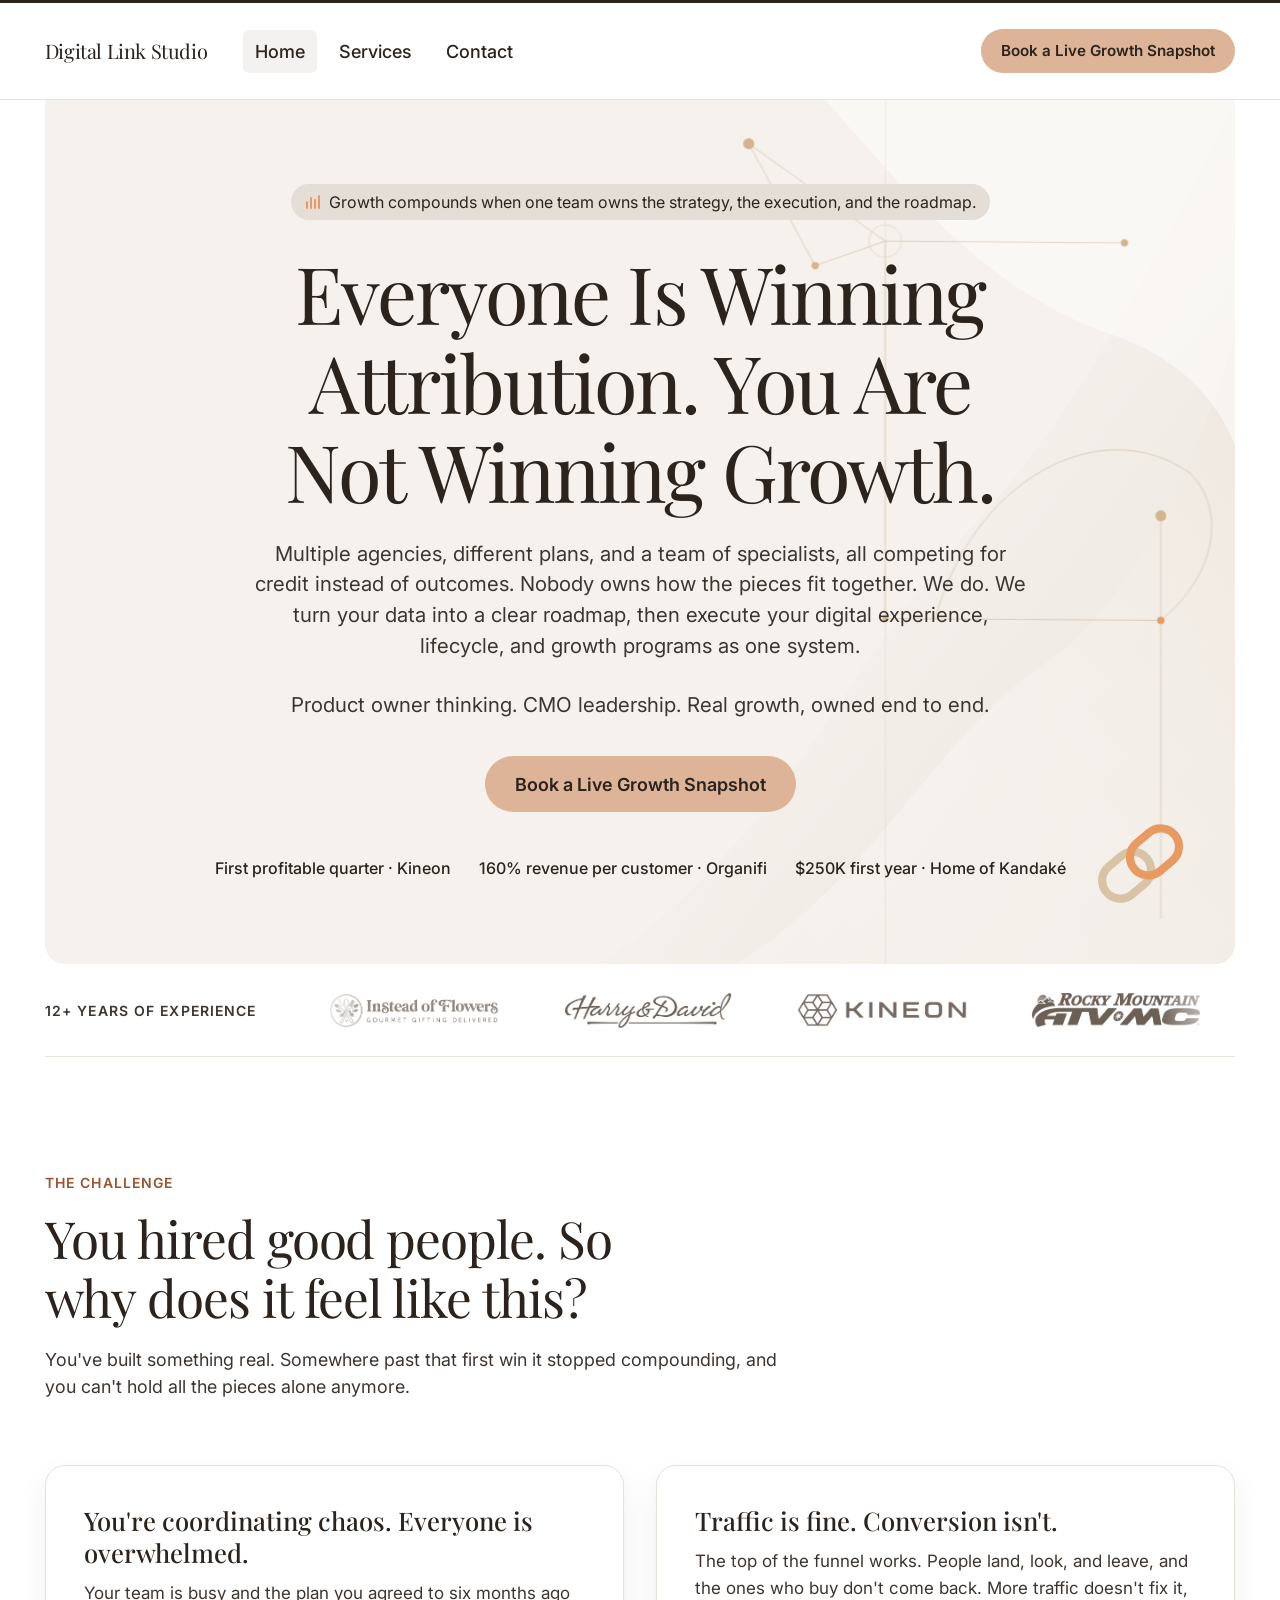
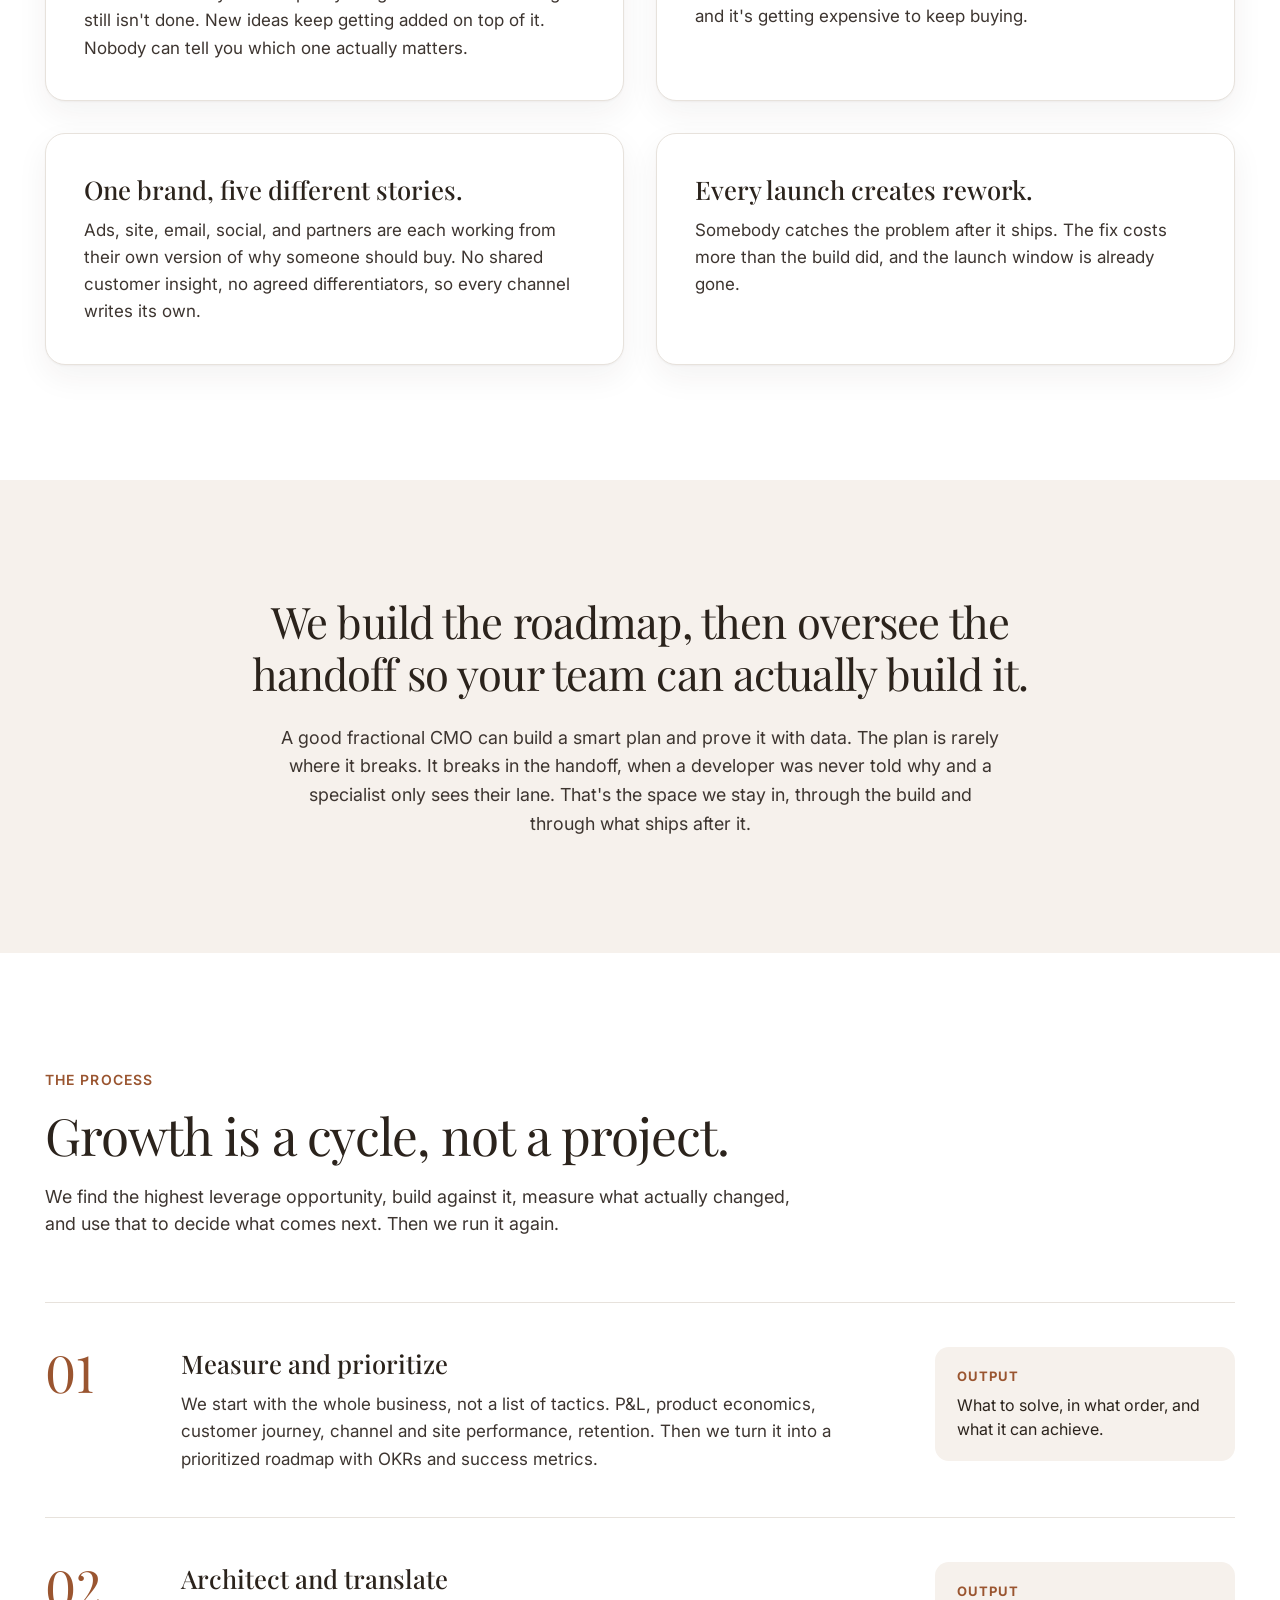
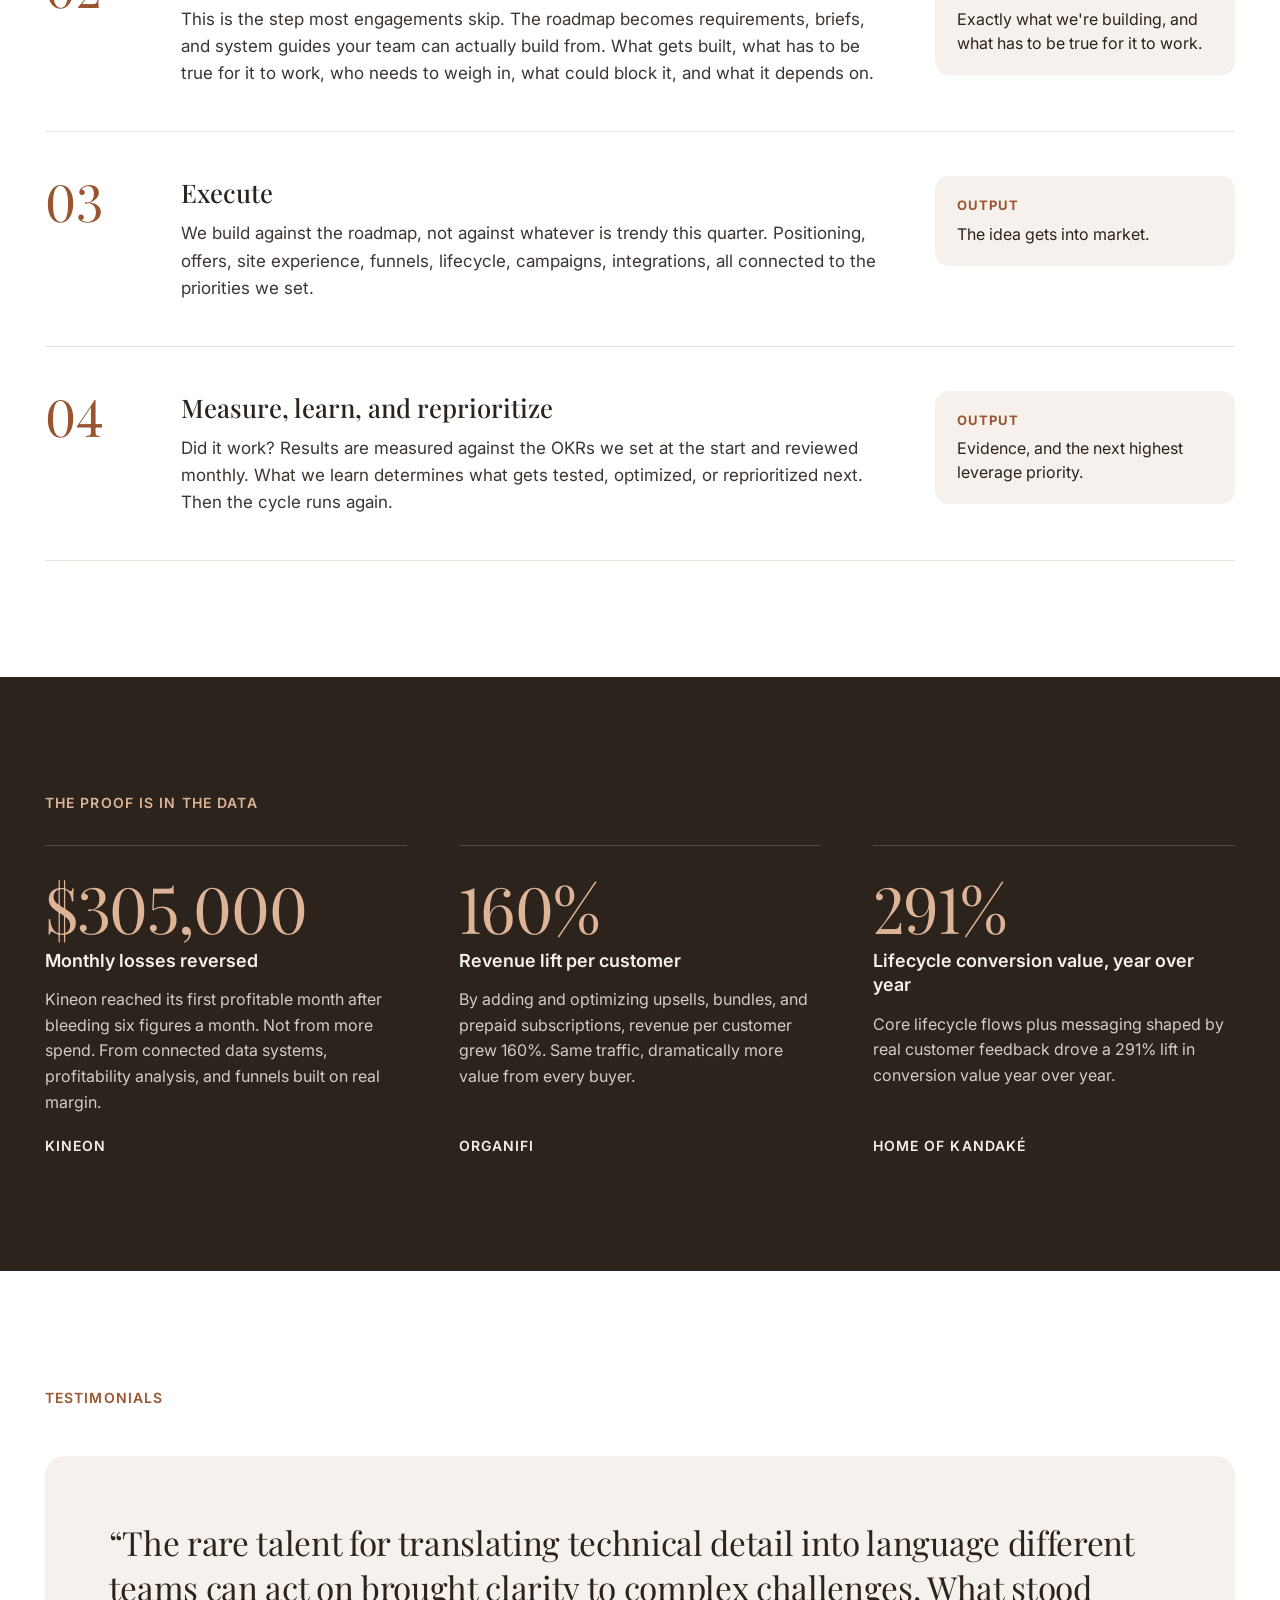
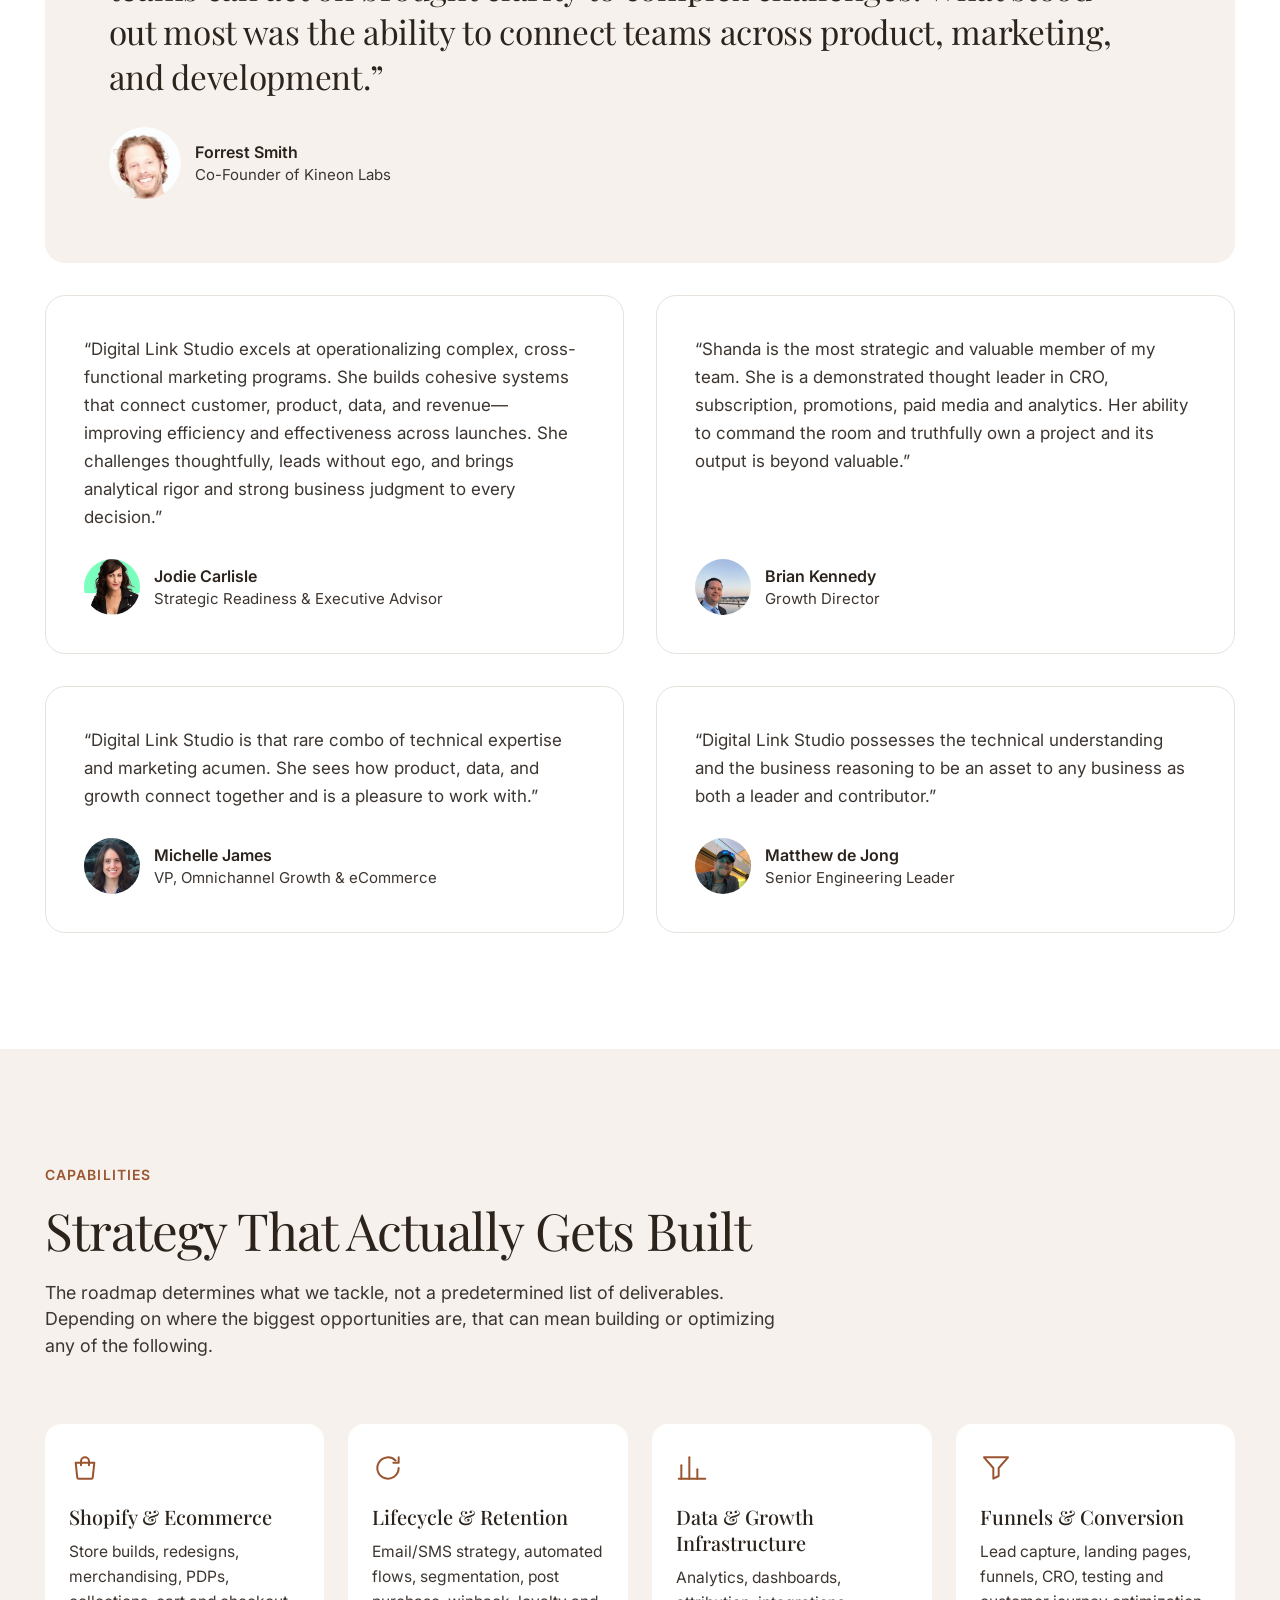
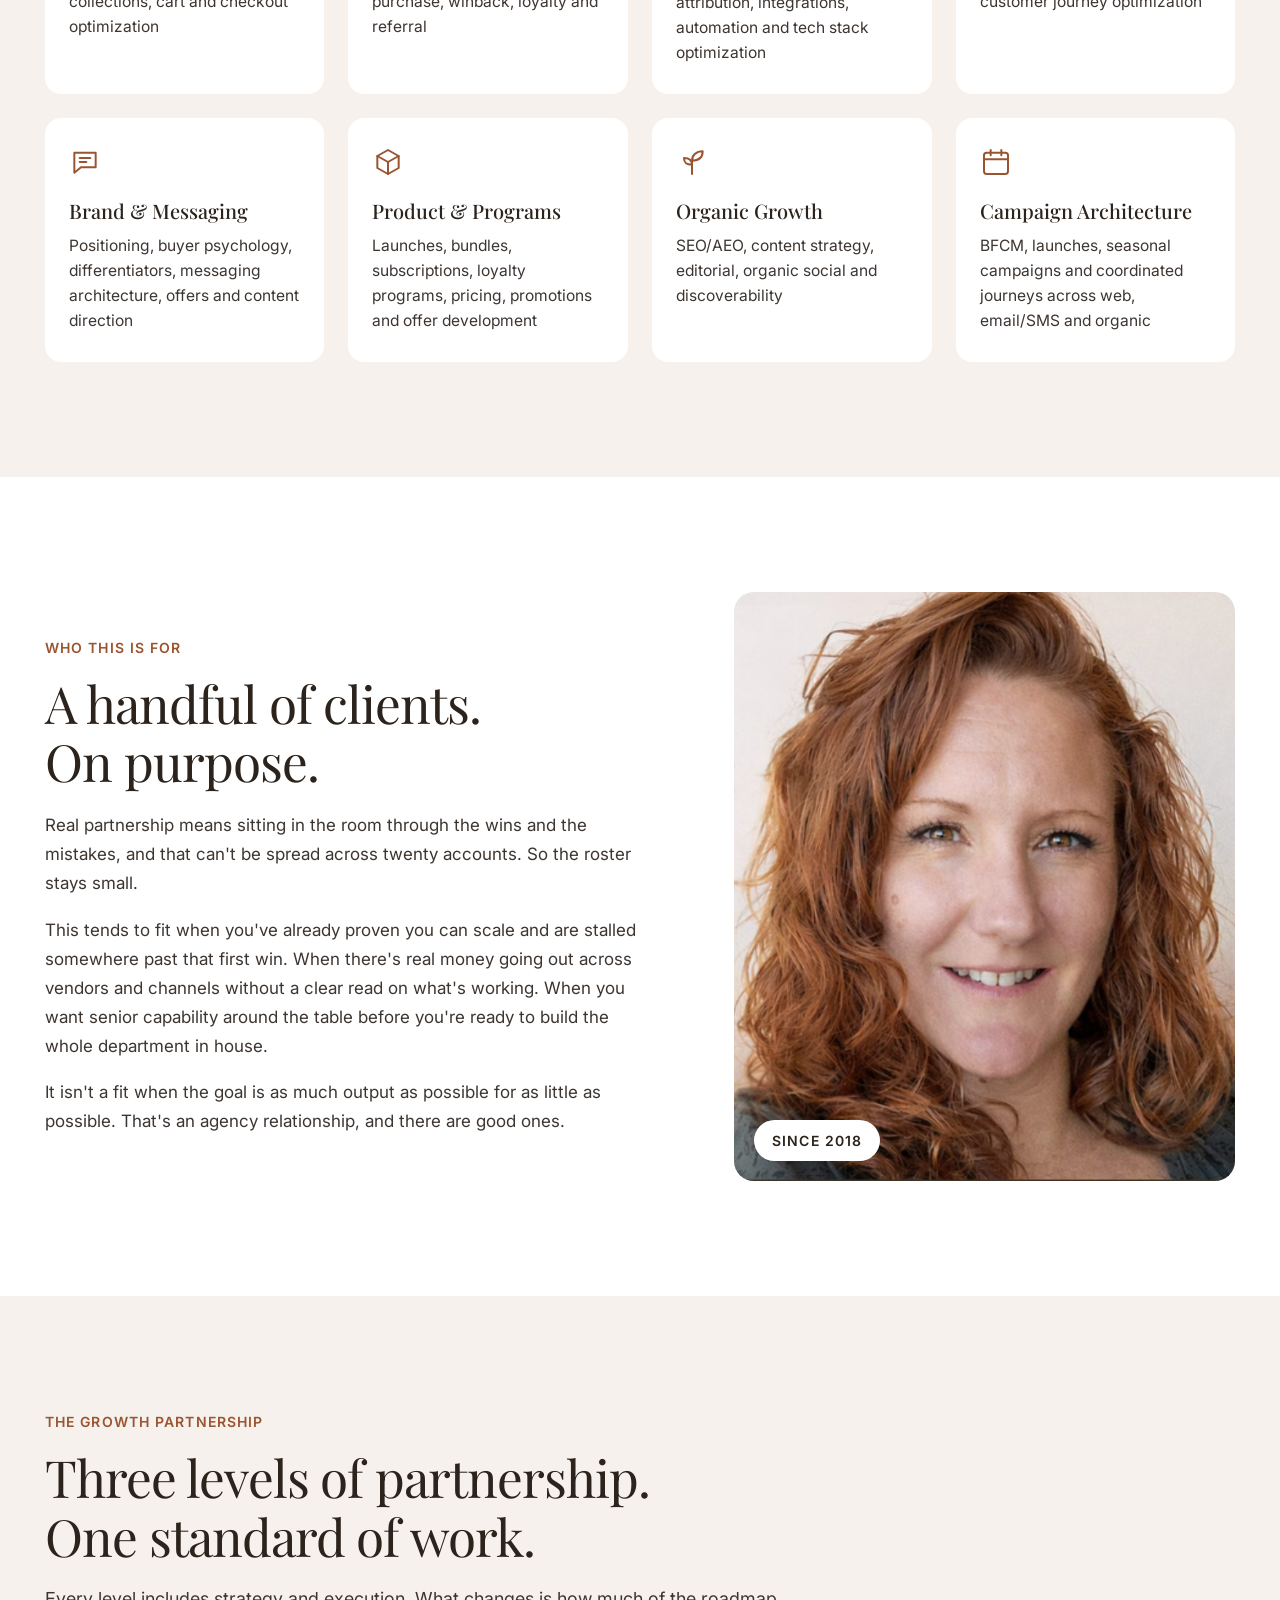
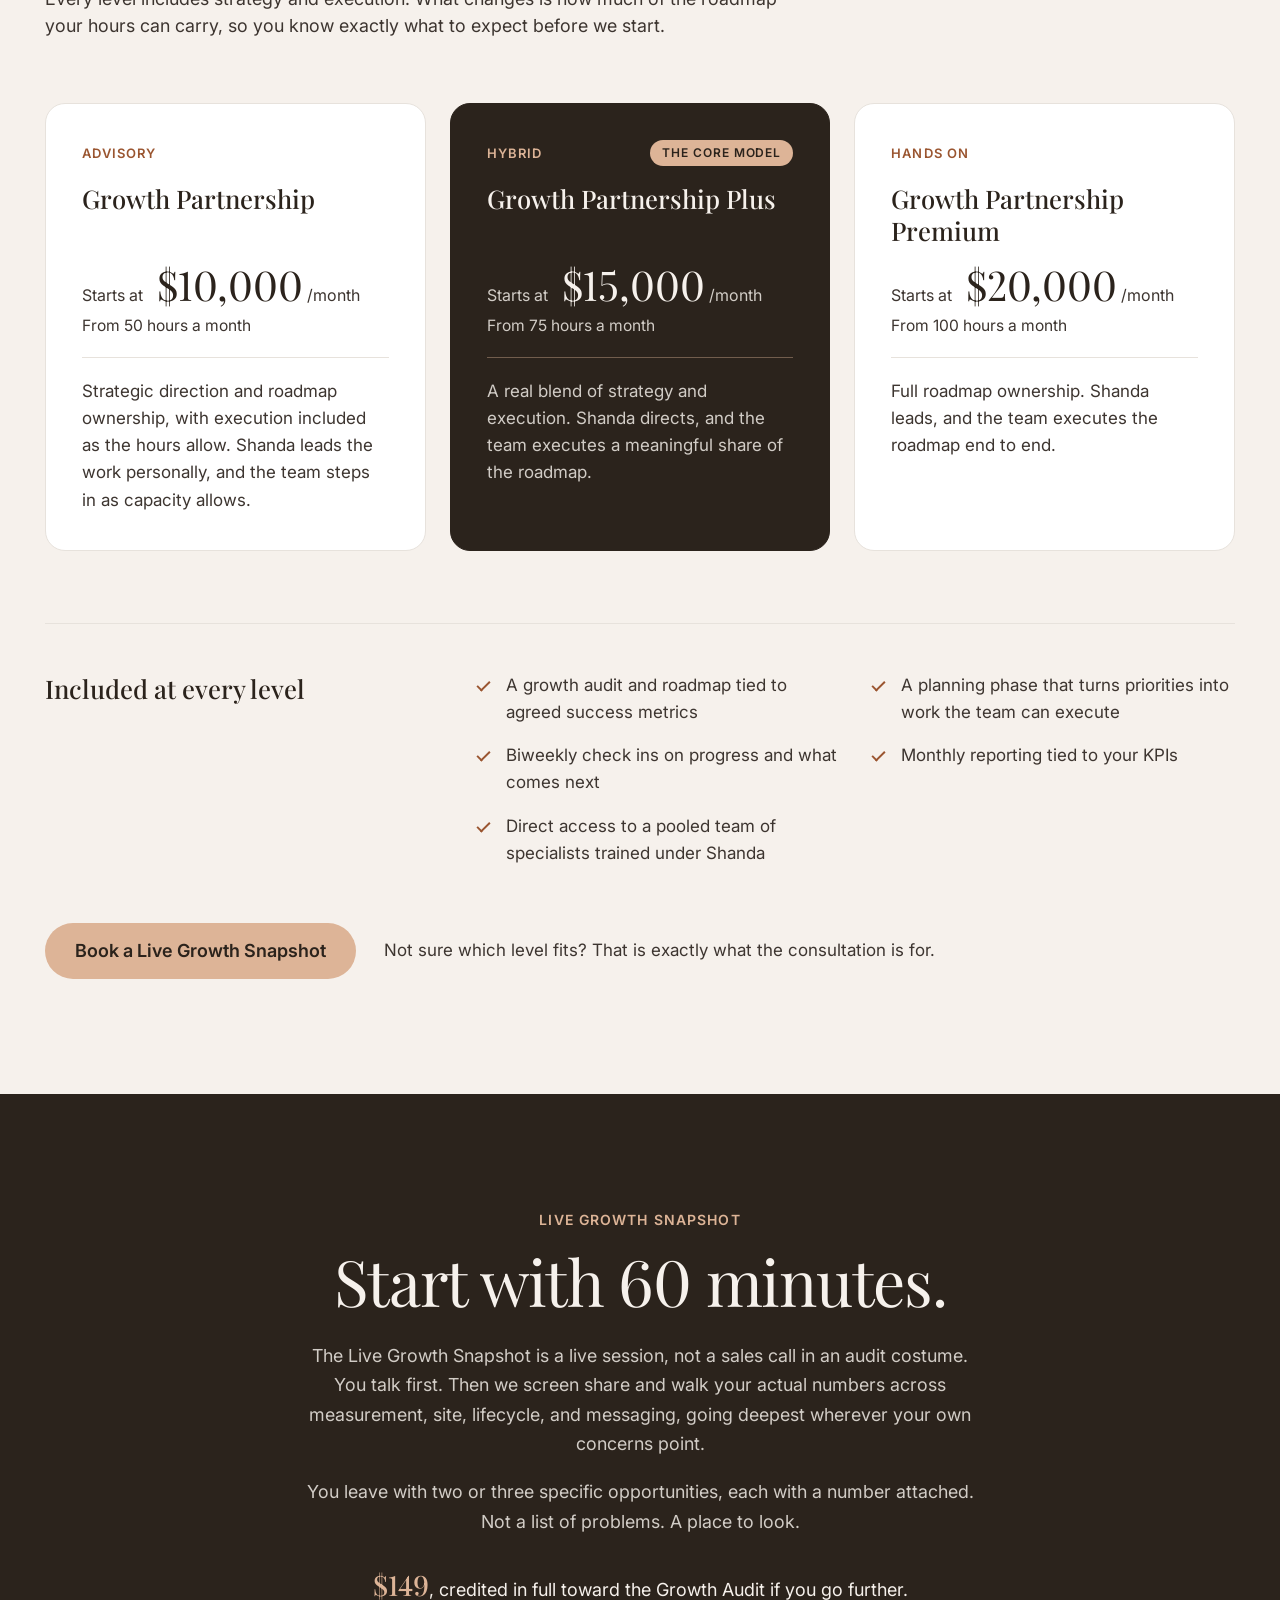
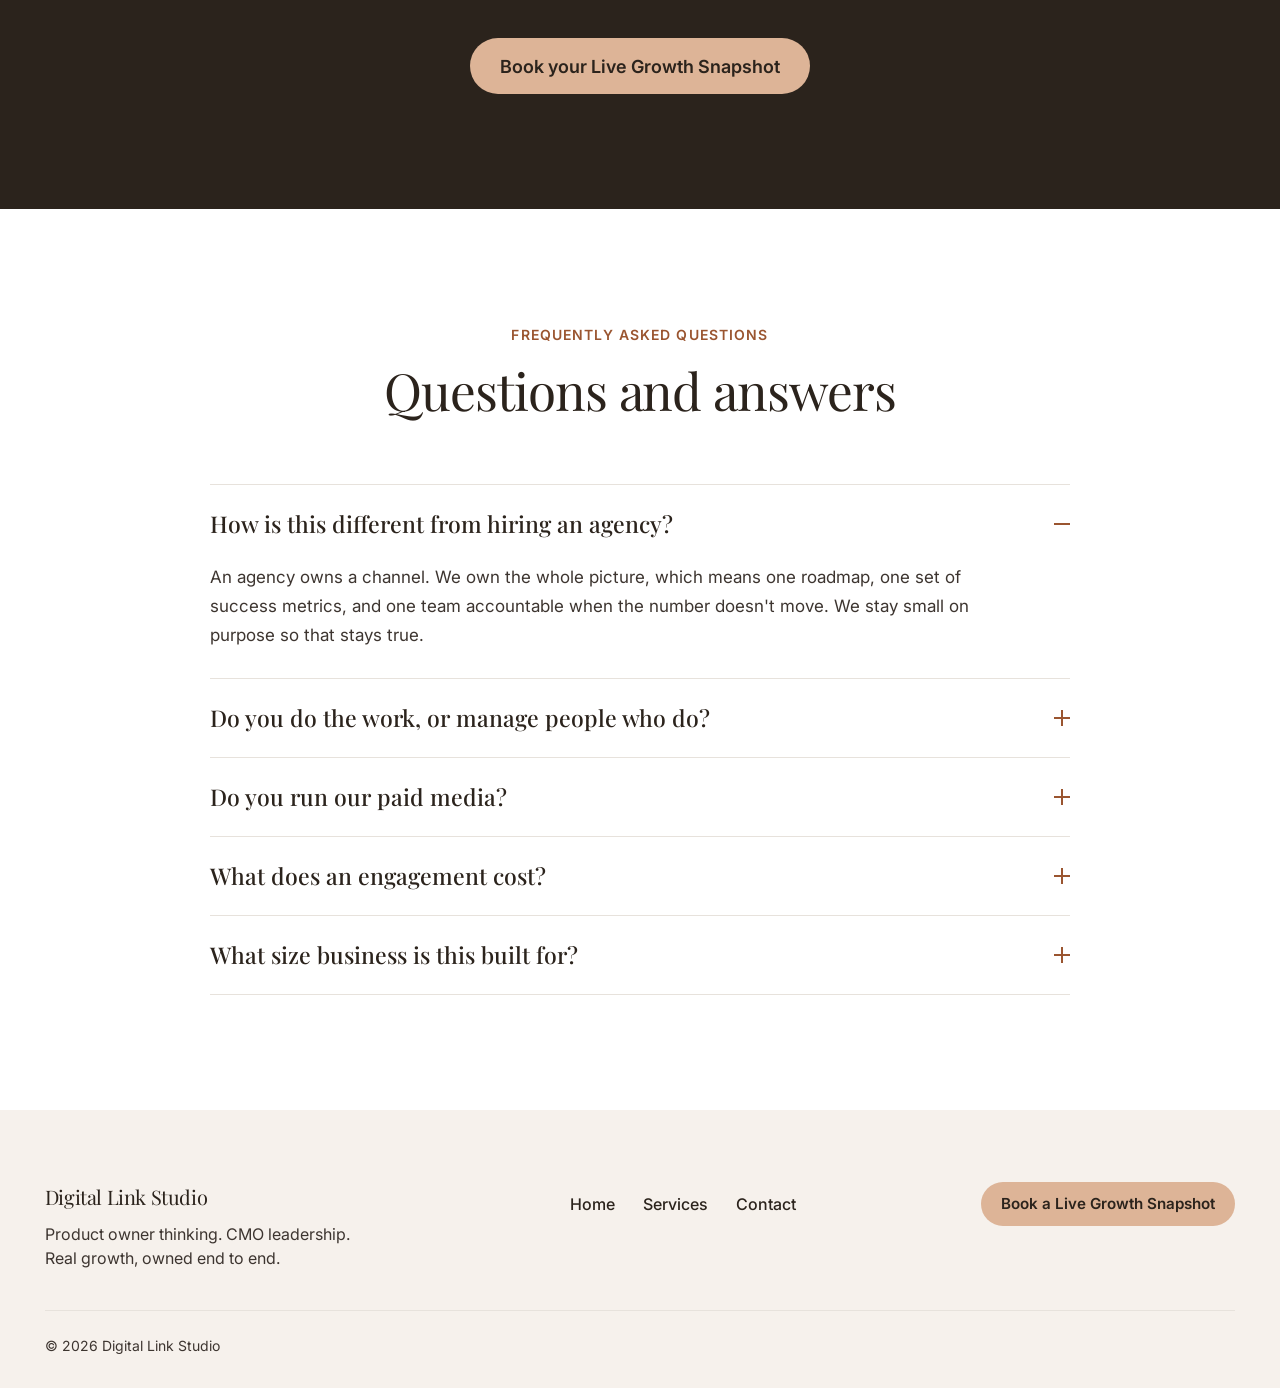
==== commit 88c93f1a: "Call it the Live Growth Snapshot everywhere on the homepage Renames every visible Growth Snapshot to" ====
--- a/index.html
+++ b/index.html
@@ -40,7 +40,7 @@
         </ul>
       </nav>
 
-      <a class="btn btn--primary btn--small site-header__cta" href="#growth-snapshot">Book a Growth Snapshot</a>
+      <a class="btn btn--primary btn--small site-header__cta" href="#growth-snapshot">Book a Live Growth Snapshot</a>
     </div>
   </header>
 
@@ -117,7 +117,7 @@
           <p class="hero__tagline">Product owner thinking. CMO leadership. Real growth, owned end to end.</p>
 
           <div class="hero__actions">
-            <a class="btn btn--primary" href="#growth-snapshot">Book a Growth Snapshot</a>
+            <a class="btn btn--primary" href="#growth-snapshot">Book a Live Growth Snapshot</a>
           </div>
 
           <ul class="proof" aria-label="Client results">
@@ -551,14 +551,14 @@
       </div>
     </section>
 
-    <!-- ===== Growth Snapshot offer ===== -->
+    <!-- ===== Live Growth Snapshot offer ===== -->
     <section class="section offer" id="growth-snapshot" aria-labelledby="offer-title">
       <div class="container container--narrow">
-        <p class="section-label offer__label">Growth Snapshot</p>
+        <p class="section-label offer__label">Live Growth Snapshot</p>
         <h2 class="offer__title" id="offer-title">Start with 60 minutes.</h2>
         <div class="offer__text">
           <p>
-            The Growth Snapshot is a live session, not a sales call in an audit costume. You talk first.
+            The Live Growth Snapshot is a live session, not a sales call in an audit costume. You talk first.
             Then we screen share and walk your actual numbers across measurement, site, lifecycle, and messaging,
             going deepest wherever your own concerns point.
           </p>
@@ -568,7 +568,7 @@
           </p>
         </div>
         <p class="offer__price"><strong>$149</strong>, credited in full toward the Growth Audit if you go further.</p>
-        <a class="btn btn--primary" href="contact.html">Book your Growth Snapshot</a>
+        <a class="btn btn--primary" href="contact.html">Book your Live Growth Snapshot</a>
       </div>
     </section>
 
@@ -602,7 +602,7 @@
           <details class="faq__item">
             <summary class="faq__question"><h3>What does an engagement cost?</h3></summary>
             <div class="faq__answer">
-              <p>Most start with a Growth Snapshot at $149, which credits toward the Growth Audit at $5,000 flat. Ongoing partnerships start at $10,000 a month, depending on your business needs. If you go straight to a partnership, the Growth Audit is part of the first month's deliverables.</p>
+              <p>Most start with a Live Growth Snapshot at $149, which credits toward the Growth Audit at $5,000 flat. Ongoing partnerships start at $10,000 a month, depending on your business needs. If you go straight to a partnership, the Growth Audit is part of the first month's deliverables.</p>
             </div>
           </details>
           <details class="faq__item">
@@ -632,7 +632,7 @@
         </ul>
       </nav>
 
-      <a class="btn btn--primary btn--small" href="#growth-snapshot">Book a Growth Snapshot</a>
+      <a class="btn btn--primary btn--small" href="#growth-snapshot">Book a Live Growth Snapshot</a>
     </div>
     <div class="container site-footer__bottom">
       <p>&copy; 2026 Digital Link Studio</p>
--- a/css/styles.css
+++ b/css/styles.css
@@ -479,8 +479,8 @@
   .hero__actions .btn--primary {
     min-height: 64px;
     /* Side padding eases on small phones so the label keeps to one line where it can */
-    padding: 16px clamp(20px, 8vw, 40px);
-    font-size: 1.2rem;
+    padding: 16px clamp(16px, 5vw, 40px);
+    font-size: 1.125rem;
   }
 
   .proof {
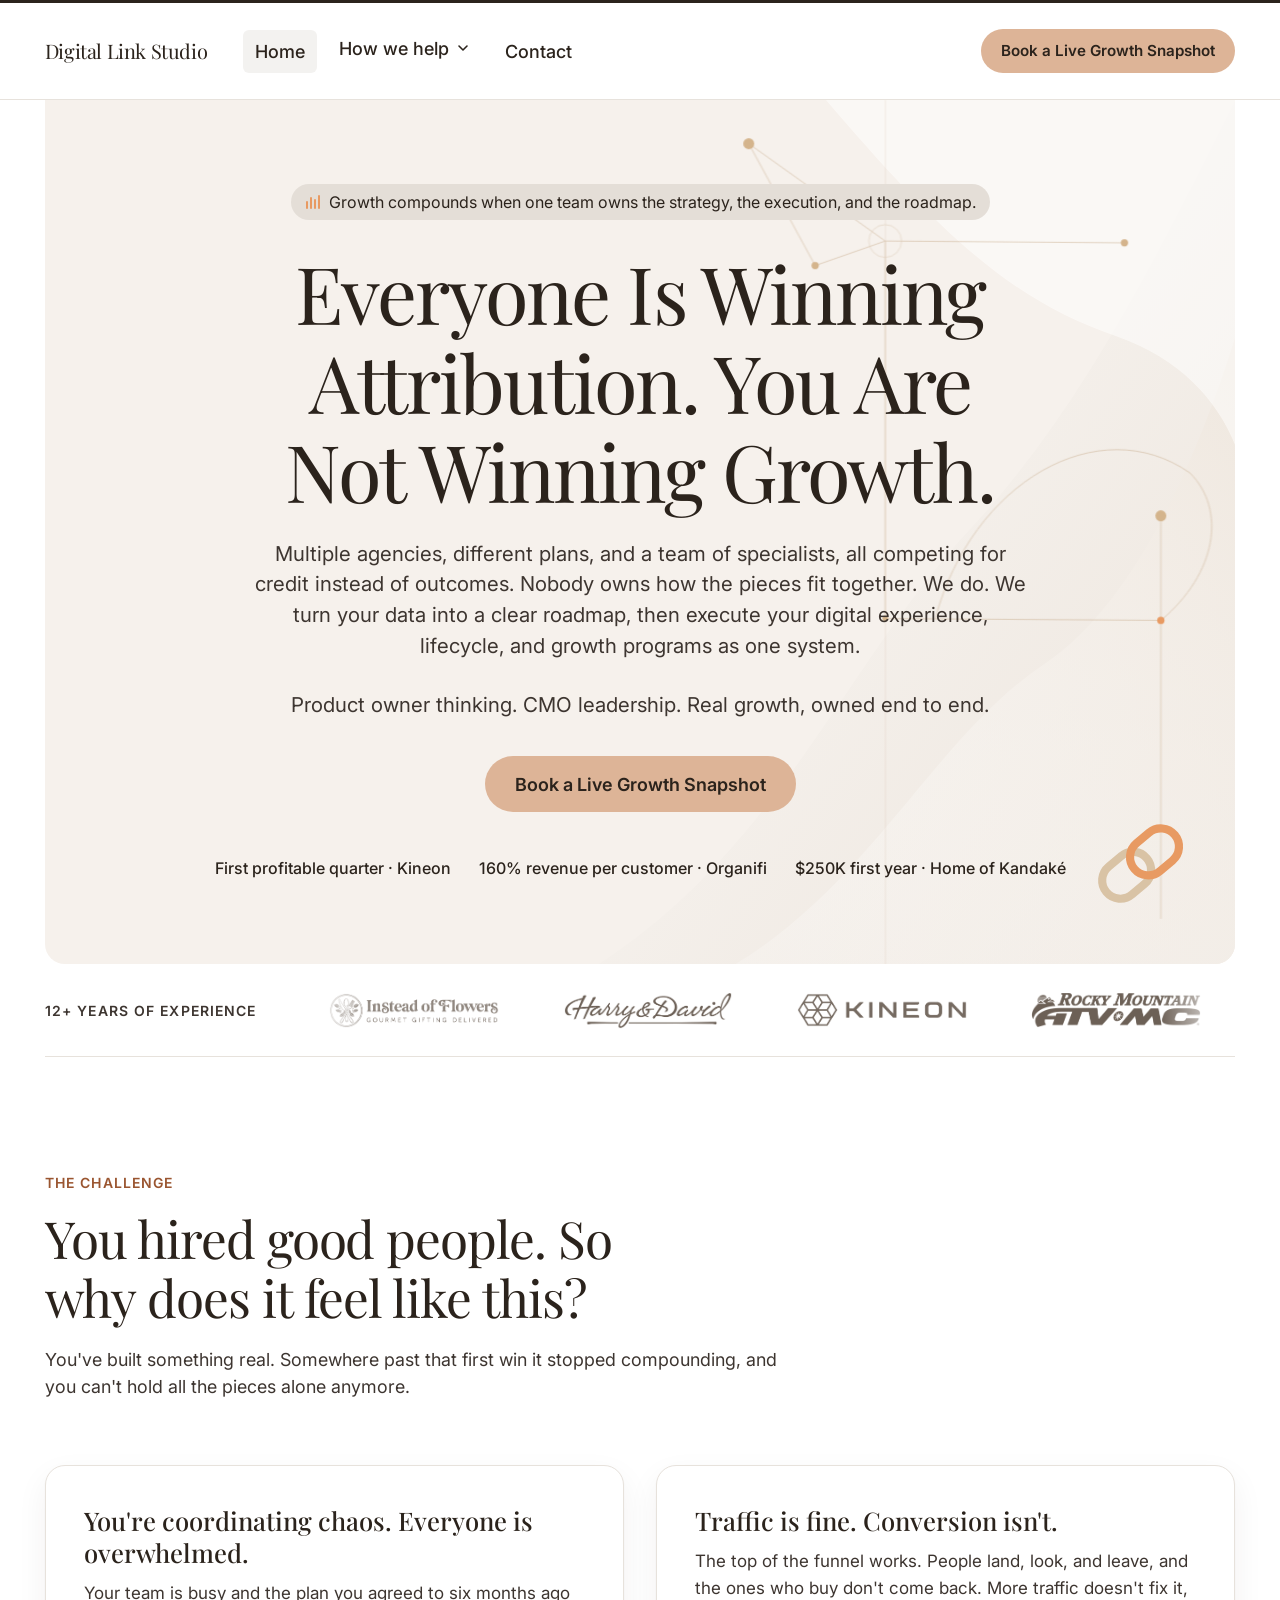
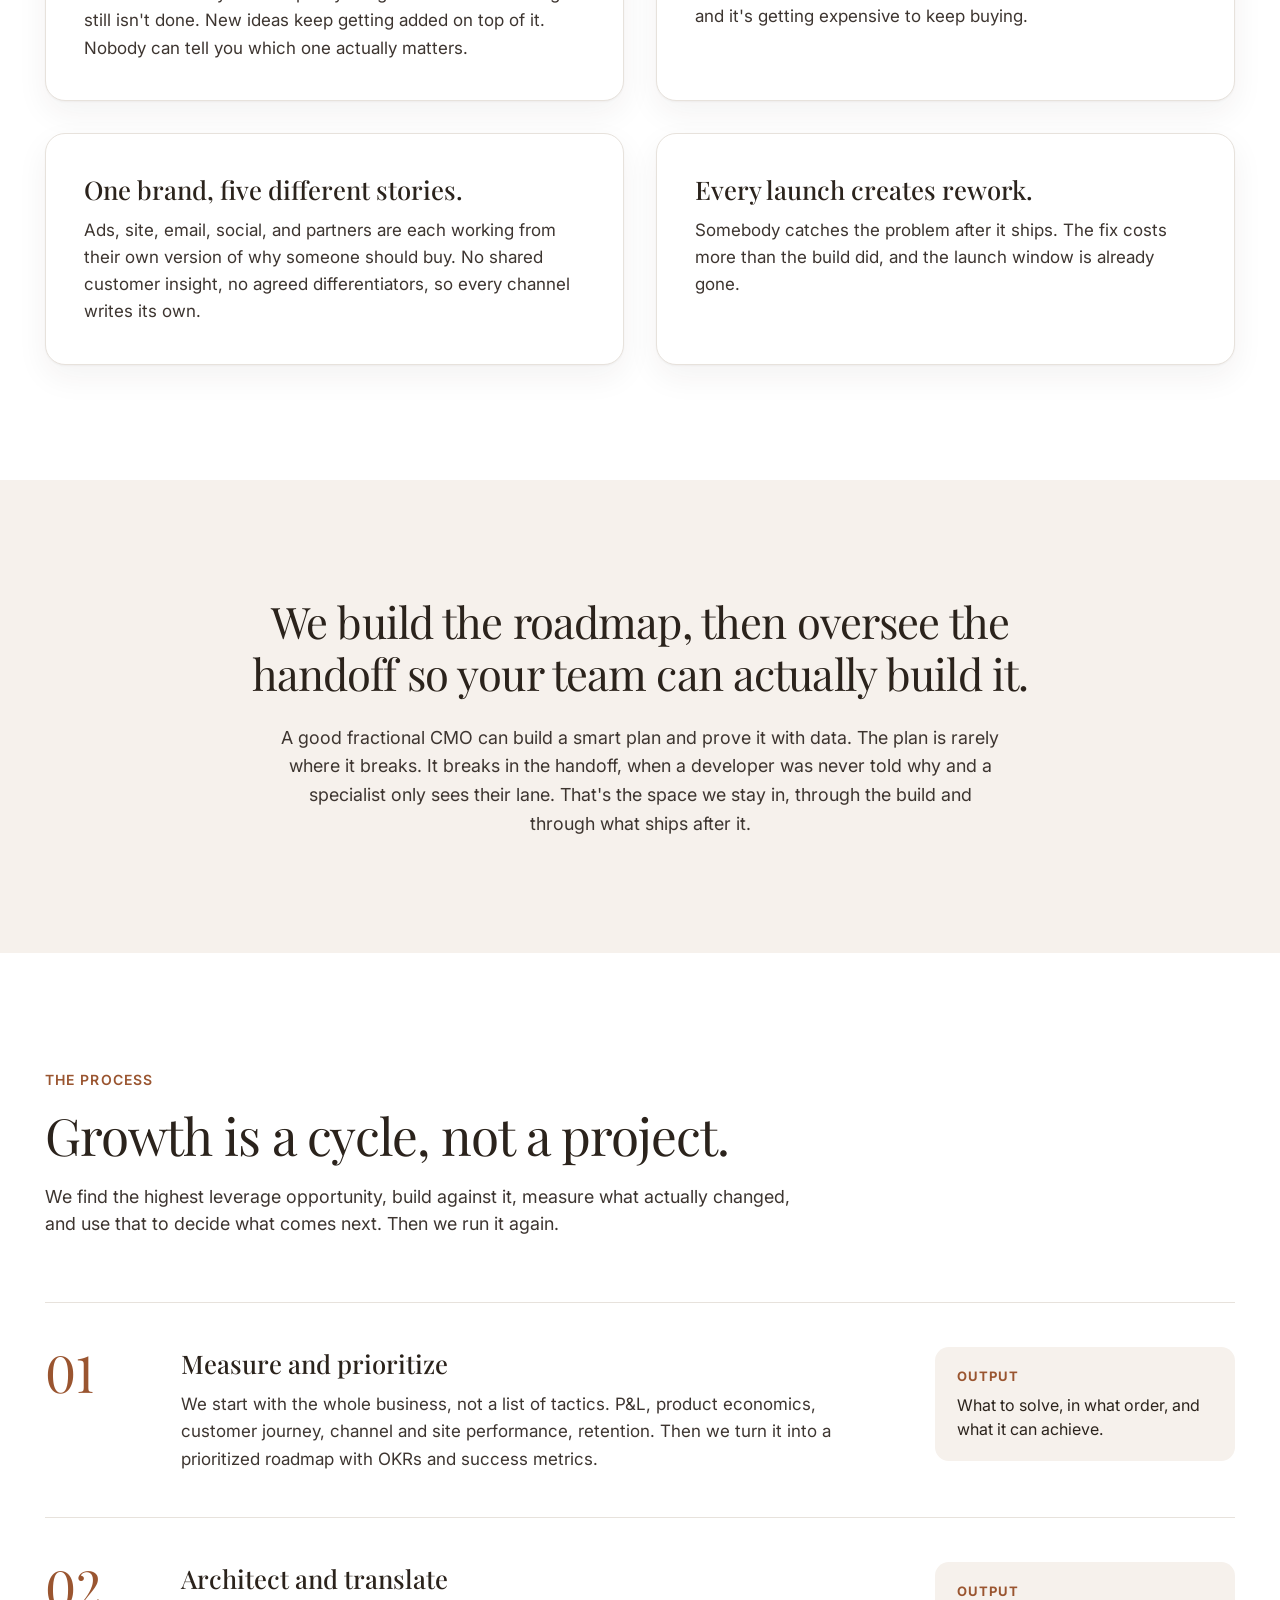
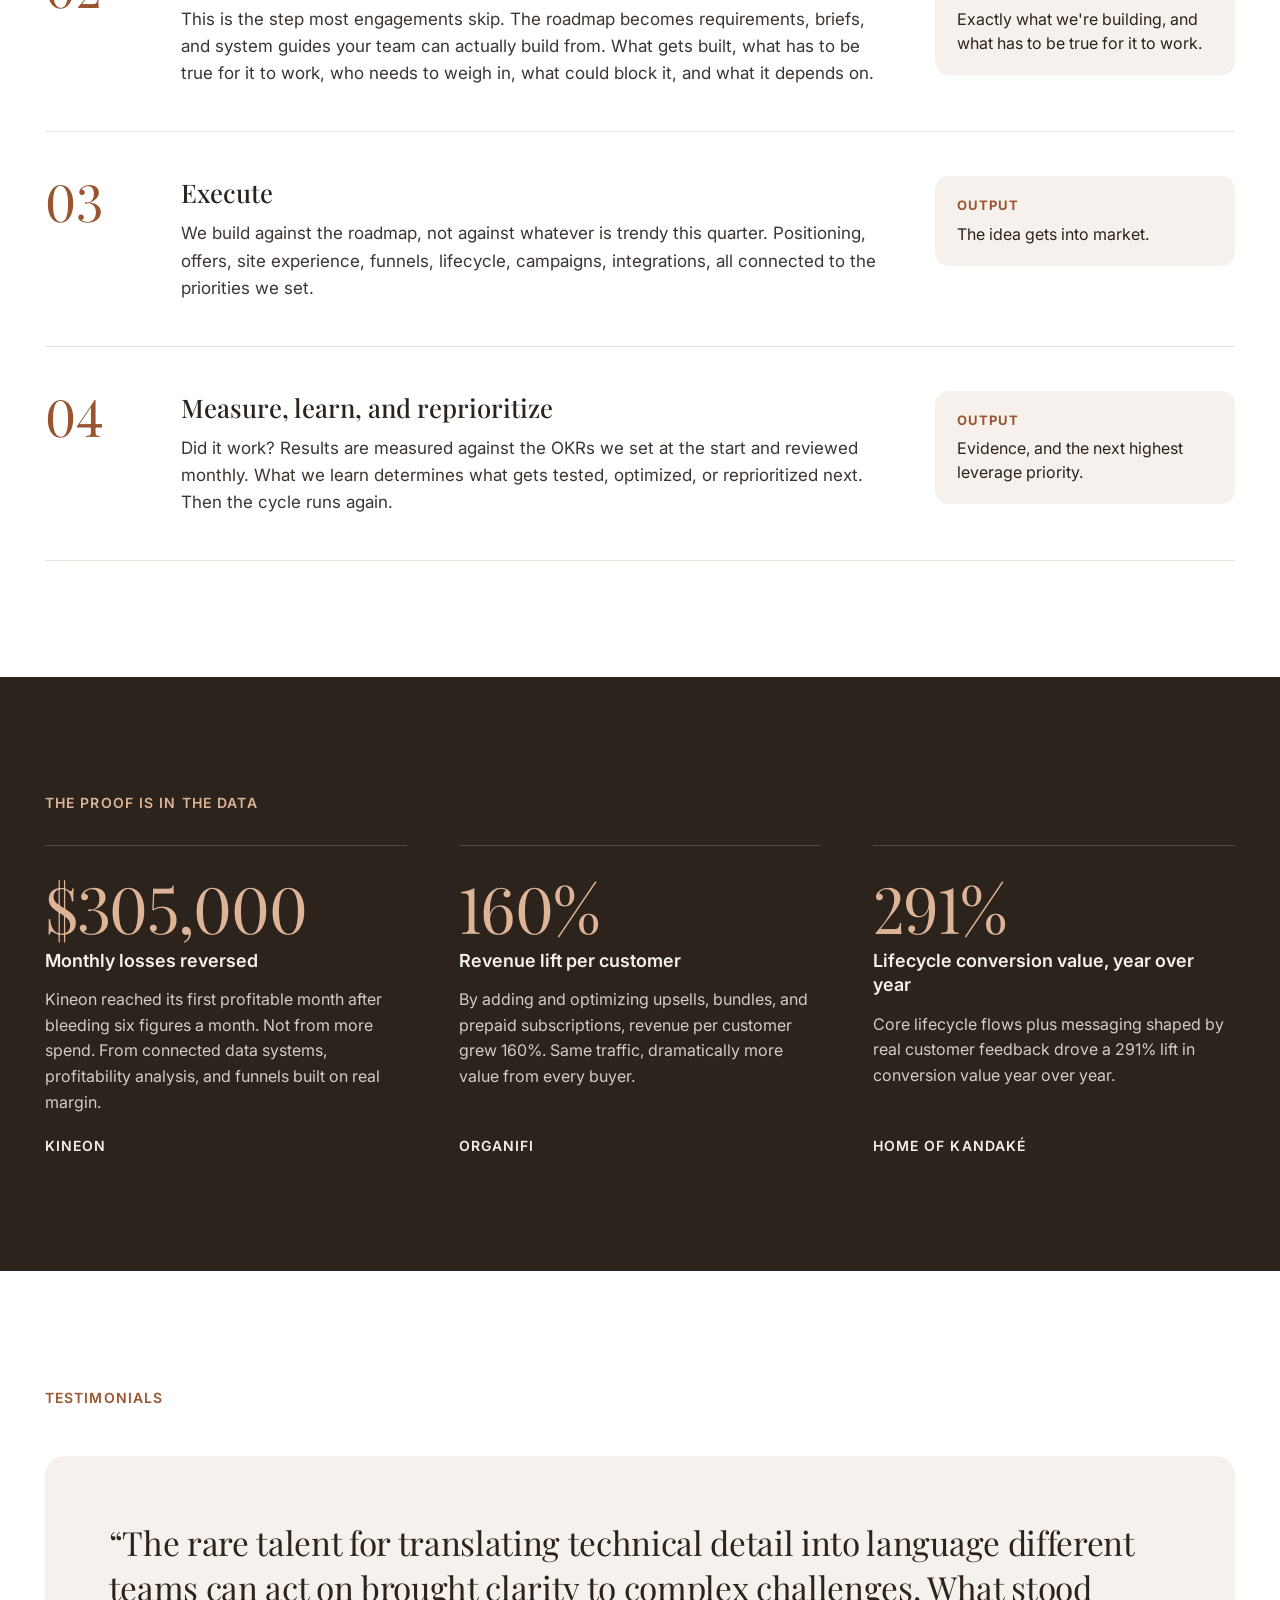
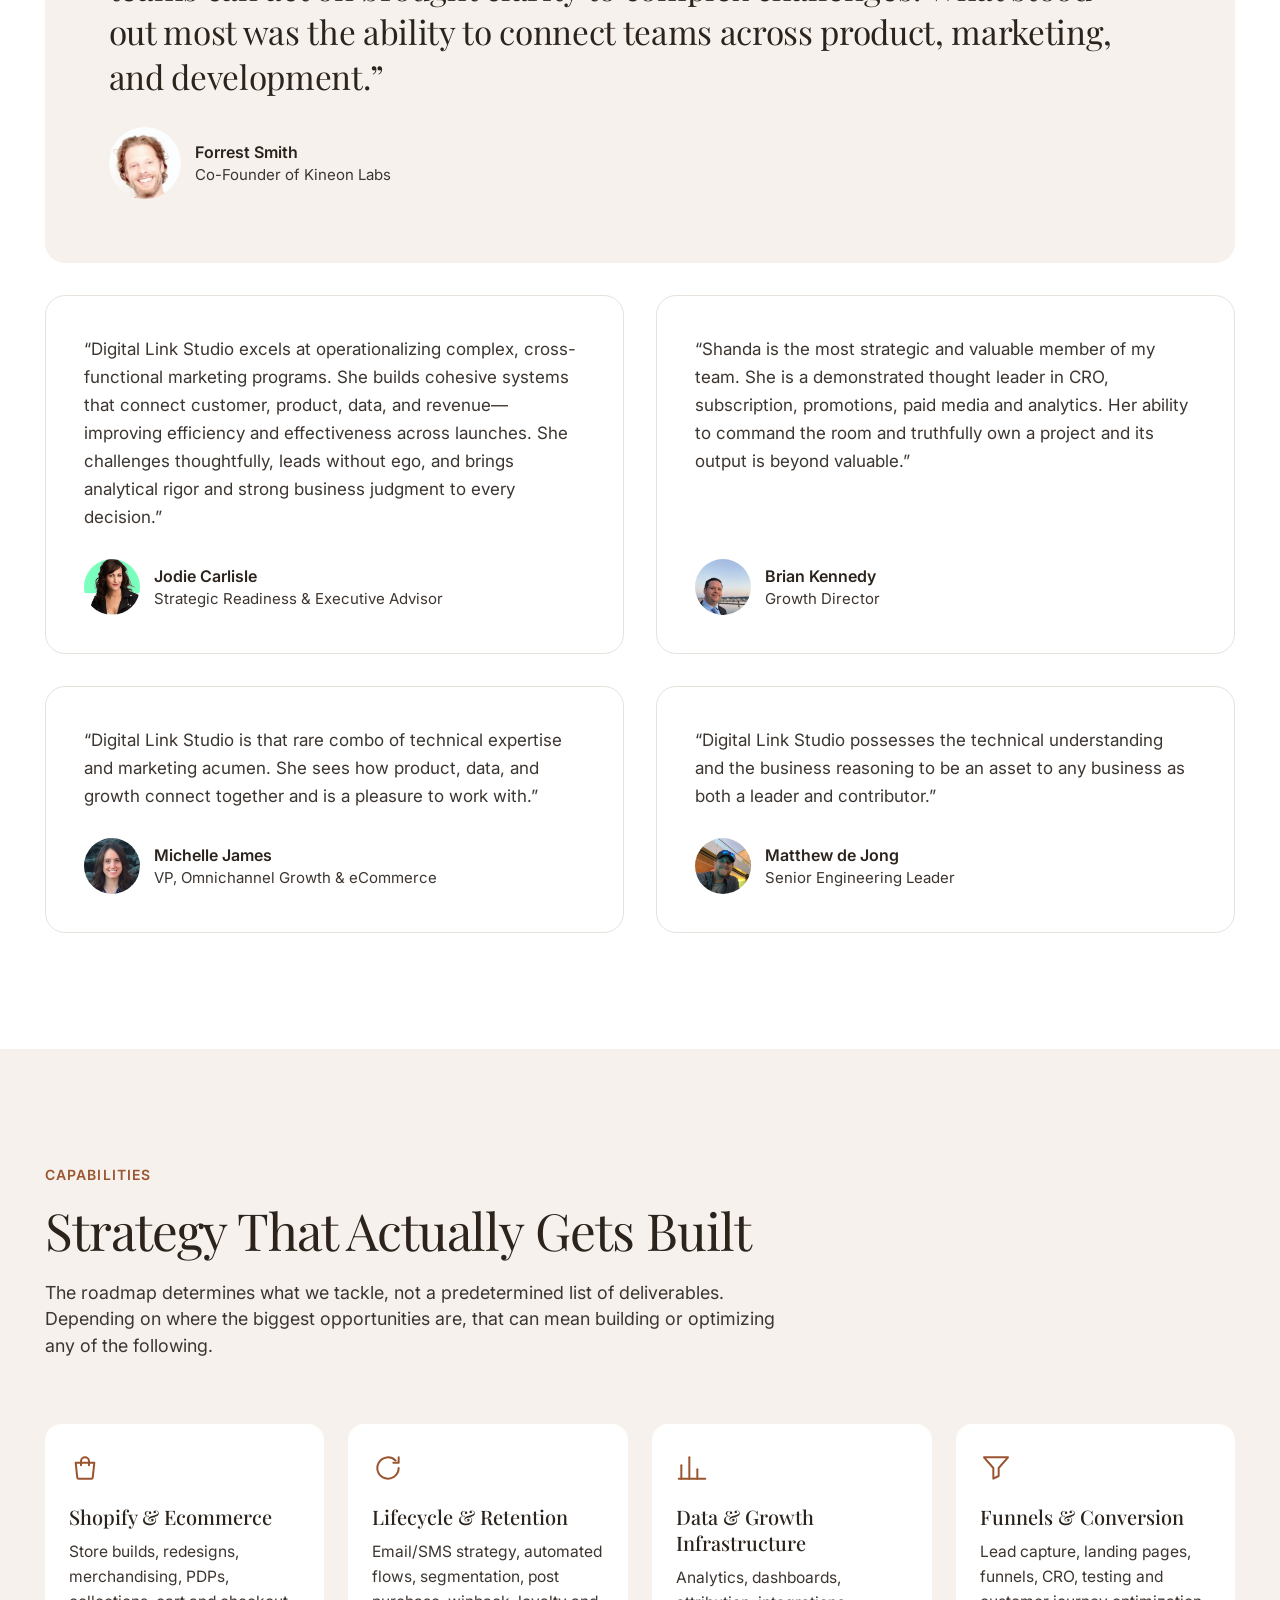
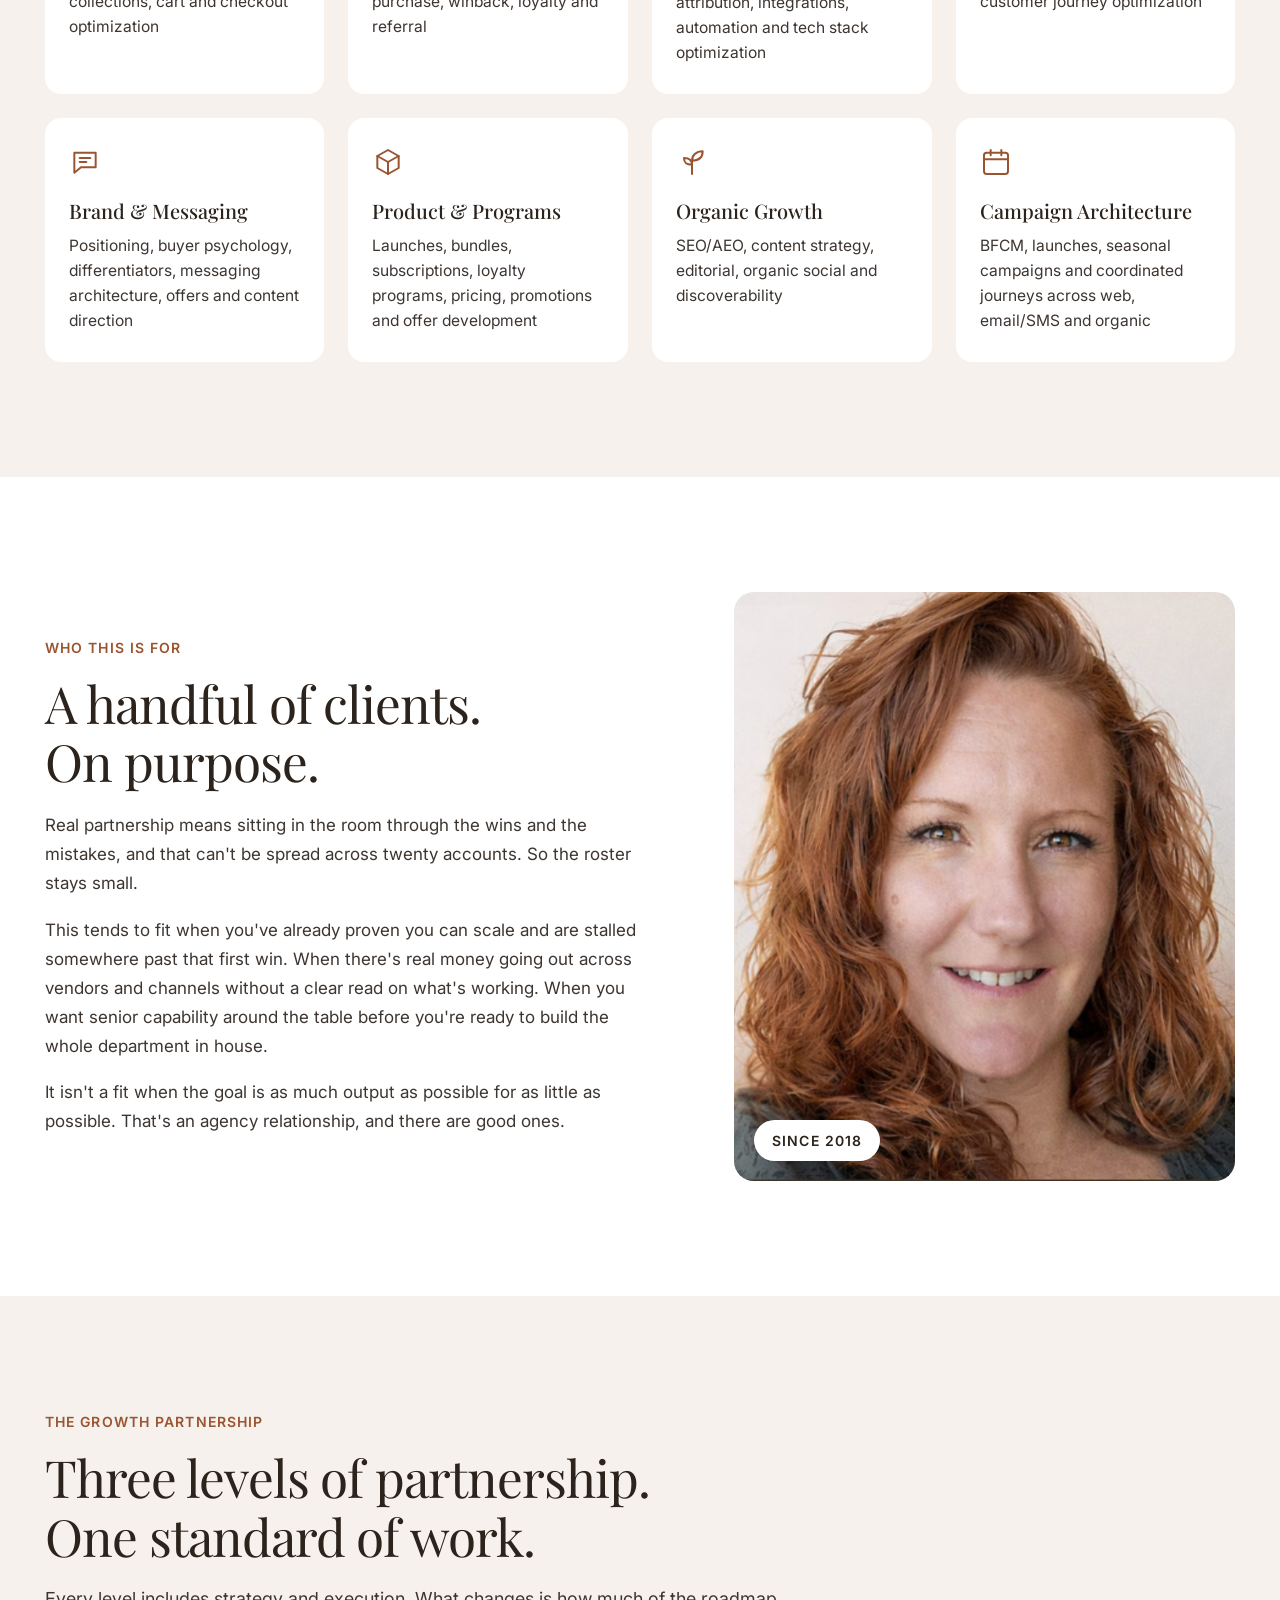
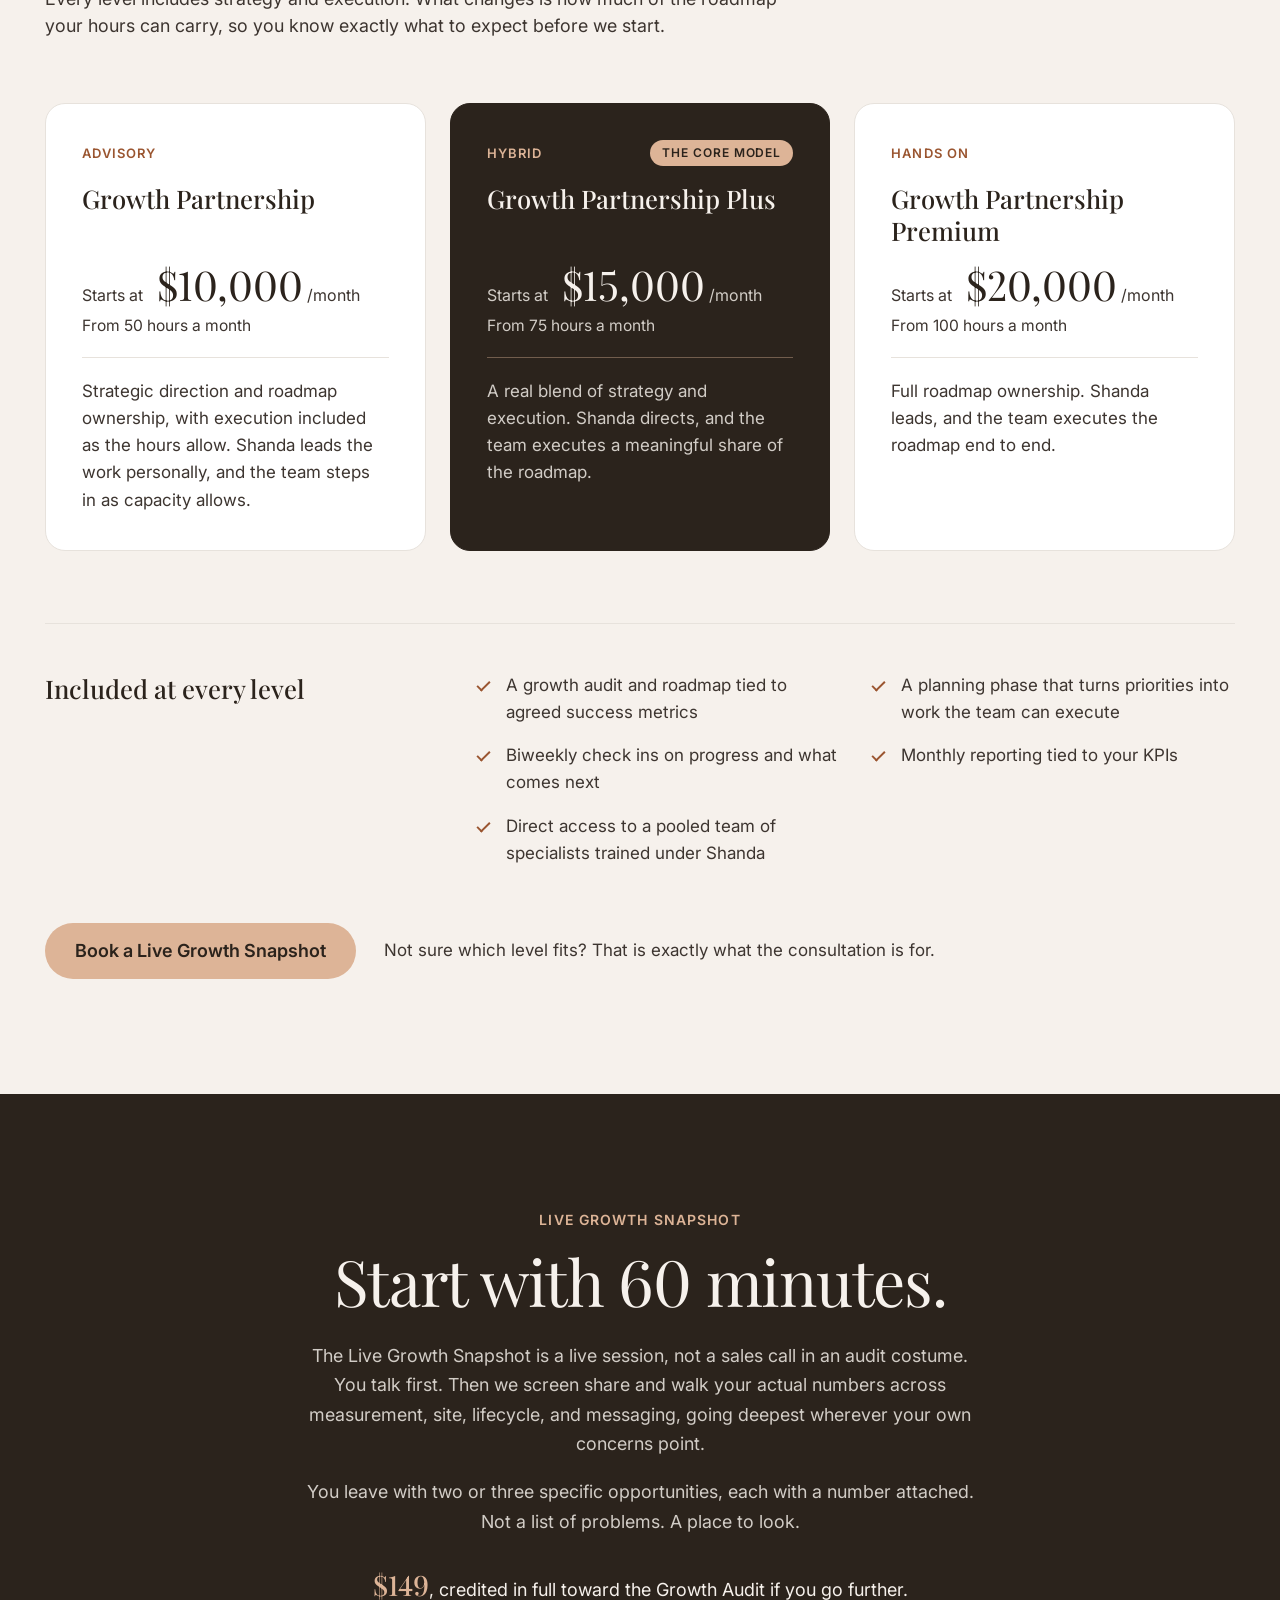
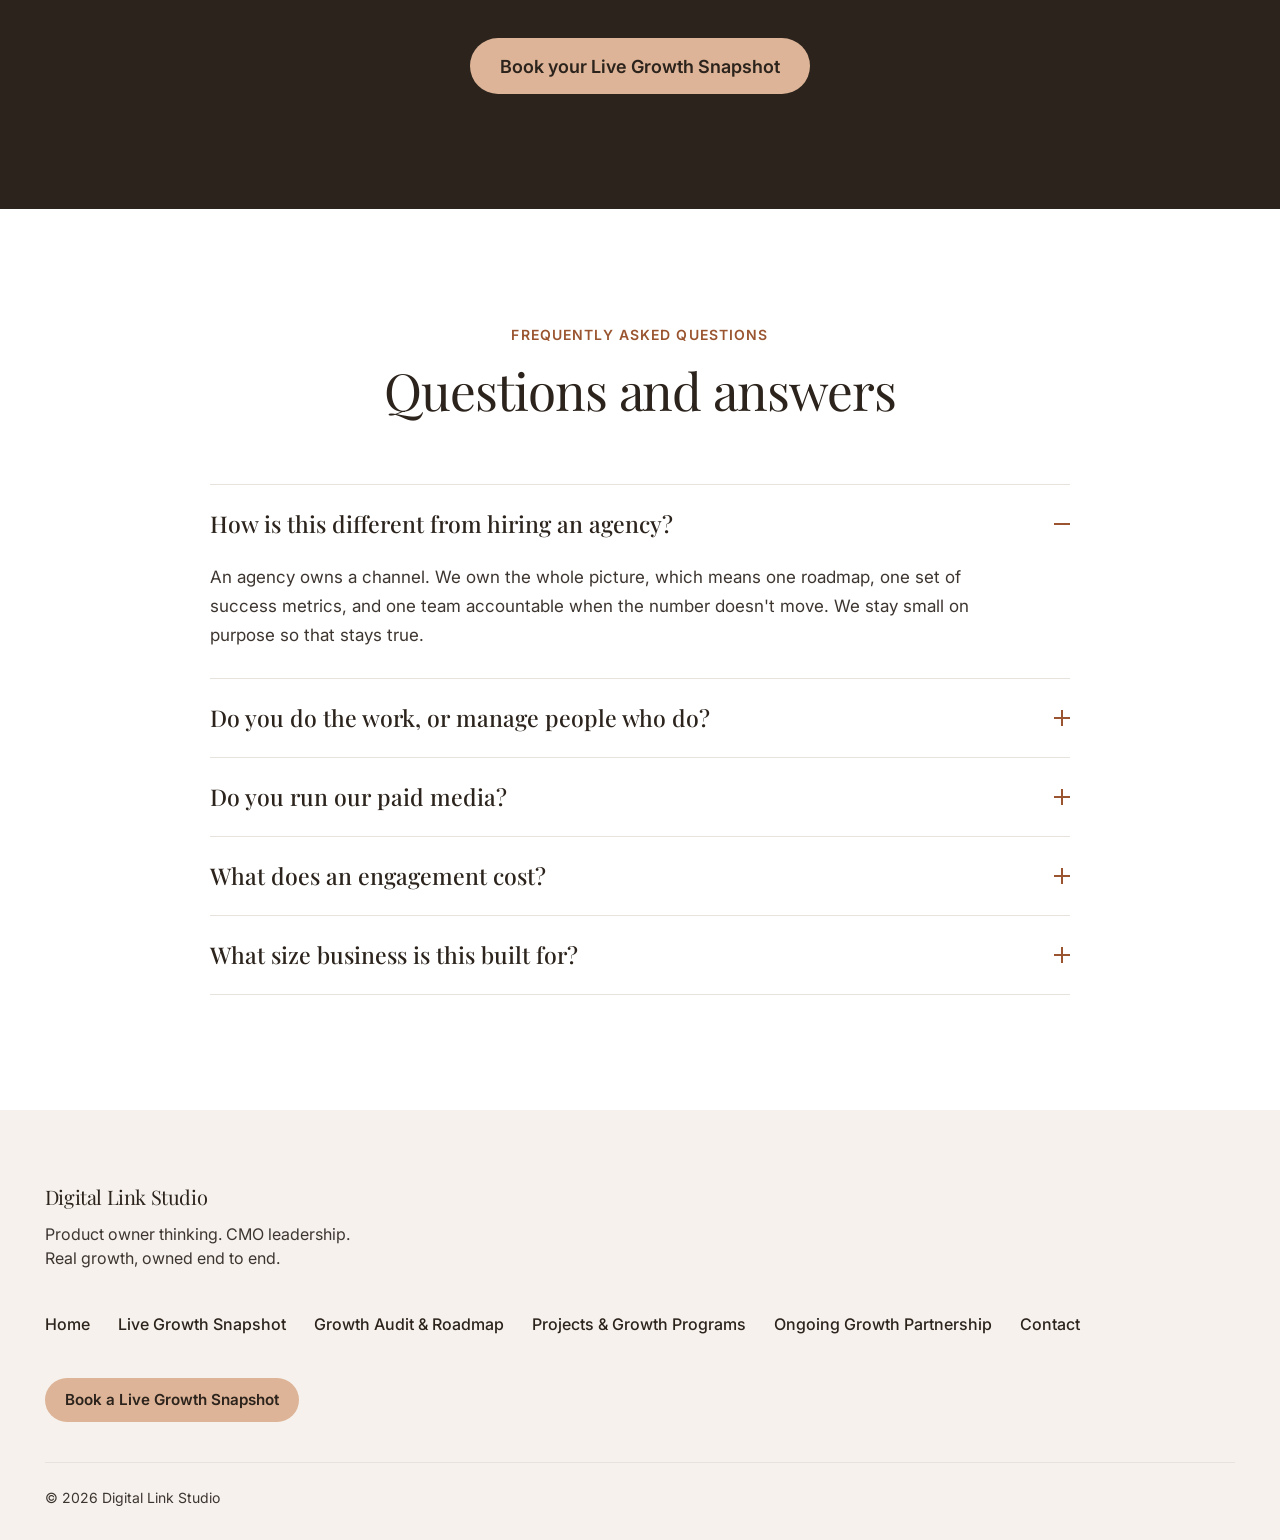
==== commit 0e9676a3: "Merge the default branch and rename to Live Growth Snapshot Brings in the homepage updates now on th" ====
--- a/index.html
+++ b/index.html
@@ -35,7 +35,20 @@
       <nav class="site-nav" id="site-nav" aria-label="Main">
         <ul class="site-nav__list">
           <li><a class="site-nav__link" href="index.html" aria-current="page">Home</a></li>
-          <li><a class="site-nav__link" href="services.html">Services</a></li>
+          <li class="site-nav__item">
+            <button class="site-nav__link site-nav__trigger" type="button" aria-controls="nav-how-we-help">
+              How we help
+              <svg class="site-nav__chevron" viewBox="0 0 16 16" aria-hidden="true" focusable="false">
+                <path d="M4 6 L8 10 L12 6" fill="none" stroke="currentColor" stroke-width="1.6" stroke-linecap="round" stroke-linejoin="round"/>
+              </svg>
+            </button>
+            <ul class="site-nav__sub" id="nav-how-we-help">
+              <li><a class="site-nav__sublink" href="growth-snapshot.html">Live Growth Snapshot</a></li>
+              <li><a class="site-nav__sublink" href="growth-audit.html">Growth Audit &amp; Roadmap</a></li>
+              <li><a class="site-nav__sublink" href="growth-programs.html">Projects &amp; Growth Programs</a></li>
+              <li><a class="site-nav__sublink" href="growth-partnership.html">Ongoing Growth Partnership</a></li>
+            </ul>
+          </li>
           <li><a class="site-nav__link" href="contact.html">Contact</a></li>
         </ul>
       </nav>
@@ -627,7 +640,10 @@
       <nav class="site-footer__nav" aria-label="Footer">
         <ul>
           <li><a href="index.html">Home</a></li>
-          <li><a href="services.html">Services</a></li>
+          <li><a href="growth-snapshot.html">Live Growth Snapshot</a></li>
+          <li><a href="growth-audit.html">Growth Audit &amp; Roadmap</a></li>
+          <li><a href="growth-programs.html">Projects &amp; Growth Programs</a></li>
+          <li><a href="growth-partnership.html">Ongoing Growth Partnership</a></li>
           <li><a href="contact.html">Contact</a></li>
         </ul>
       </nav>
--- a/css/styles.css
+++ b/css/styles.css
@@ -252,6 +252,81 @@
   background: #F3F2F0;
 }
 
+/* "How we help" disclosure: a button that shows and hides a list of links */
+.site-nav__item {
+  position: relative;
+}
+
+.site-nav__trigger {
+  display: flex;
+  align-items: center;
+  gap: 6px;
+  white-space: nowrap;
+  font-family: inherit;
+  color: inherit;
+  background: none;
+  border: 0;
+  cursor: pointer;
+}
+
+.site-nav__chevron {
+  flex: none;
+  width: 16px;
+  height: 16px;
+  transition: transform 0.2s ease;
+}
+
+.site-nav__trigger[aria-expanded="true"] .site-nav__chevron {
+  transform: rotate(180deg);
+}
+
+.site-nav__sub {
+  display: none;
+  position: absolute;
+  top: calc(100% + 8px);
+  left: 0;
+  z-index: 60;
+  min-width: 280px;
+  margin: 0;
+  padding: 8px;
+  list-style: none;
+  background: var(--color-white);
+  border: 1px solid var(--color-line);
+  border-radius: 12px;
+  box-shadow: 0 12px 32px rgba(43, 35, 28, 0.08);
+}
+
+/* Bridges the gap above the list so hovering down to it keeps it open */
+.site-nav__sub::before {
+  content: "";
+  position: absolute;
+  inset: -9px 0 auto;
+  height: 9px;
+}
+
+.site-nav__trigger[aria-expanded="true"] + .site-nav__sub {
+  display: block;
+}
+
+/* Without JavaScript the list opens on hover and keyboard focus instead */
+html:not(.js) .site-nav__item:is(:hover, :focus-within) > .site-nav__sub {
+  display: block;
+}
+
+.site-nav__sublink {
+  display: block;
+  padding: 12px 14px;
+  font-size: 1rem;
+  font-weight: 500;
+  text-decoration: none;
+  border-radius: 8px;
+}
+
+.site-nav__sublink:hover,
+.site-nav__sublink[aria-current="page"] {
+  background: #F3F2F0;
+}
+
 .site-header__cta {
   margin-left: auto;
 }
@@ -340,6 +415,30 @@
     padding: 14px 12px;
     font-size: 1.25rem;
   }
+
+  .site-nav__trigger {
+    width: 100%;
+    justify-content: space-between;
+  }
+
+  /* In the mobile menu the list expands in place under its button */
+  .site-nav__sub {
+    position: static;
+    min-width: 0;
+    padding: 0 0 8px 12px;
+    border: 0;
+    border-radius: 0;
+    box-shadow: none;
+  }
+
+  .site-nav__sub::before {
+    content: none;
+  }
+
+  .site-nav__sublink {
+    padding: 12px;
+    font-size: 1.125rem;
+  }
 }
 
 /* 6. Hero
@@ -1440,3 +1539,169 @@
   font-size: 0.875rem;
   color: var(--color-ink-soft);
 }
+
+/* 20. Inner pages (first used by the Growth Snapshot page)
+   ========================================================================== */
+
+/* Marks "How we help" when the current page is one of its links */
+.site-nav__item:has(.site-nav__sublink[aria-current="page"]) > .site-nav__trigger {
+  background: #F3F2F0;
+}
+
+.site-footer__nav a[aria-current="page"] {
+  text-decoration: underline;
+  text-underline-offset: 4px;
+}
+
+.section--cream {
+  background: var(--color-cream);
+}
+
+/* Hero sized to its content, in the same cream card as the homepage hero */
+.page-hero {
+  padding: 0 var(--page-gutter);
+}
+
+.page-hero__card {
+  padding: clamp(56px, 8vw, 104px) clamp(24px, 4vw, 48px);
+  background: var(--color-cream);
+  border-radius: 0 0 var(--radius-card) var(--radius-card);
+}
+
+.page-hero__content {
+  max-width: var(--content-width);
+  margin: 0 auto;
+}
+
+.page-hero__title {
+  max-width: 900px;
+  margin: 0 0 28px;
+  font-family: var(--font-serif);
+  font-weight: 400;
+  font-size: clamp(2.5rem, 5.5vw, 4.25rem);
+  line-height: 1.08;
+  letter-spacing: -0.02em;
+  text-wrap: balance;
+}
+
+.page-hero__text {
+  max-width: 680px;
+}
+
+.page-hero__text p {
+  margin: 0 0 16px;
+  font-size: clamp(1.0625rem, 1.4vw, 1.25rem);
+  line-height: 1.65;
+  color: var(--color-ink-soft);
+  text-wrap: pretty;
+}
+
+.page-hero__actions {
+  display: flex;
+  flex-wrap: wrap;
+  align-items: center;
+  gap: 16px 28px;
+}
+
+.page-hero__note {
+  max-width: 380px;
+  margin: 0;
+  font-size: 1rem;
+  color: var(--color-ink-soft);
+}
+
+/* Short facts separated by middle dots, such as "60 minutes · $149" */
+.facts {
+  display: flex;
+  flex-wrap: wrap;
+  row-gap: 6px;
+  margin: 32px 0 28px;
+  padding: 0;
+  list-style: none;
+  font-weight: 600;
+}
+
+.facts li + li::before {
+  /* The second value hides the dot from screen readers where supported */
+  content: "·";
+  content: "·" / "";
+  margin: 0 12px;
+  color: var(--color-copper);
+}
+
+.facts--on-dark {
+  justify-content: center;
+  font-size: 1.125rem;
+  color: var(--color-cream);
+}
+
+.facts--on-dark li + li::before {
+  color: var(--color-peach);
+}
+
+.card-grid--3 {
+  grid-template-columns: repeat(3, 1fr);
+}
+
+.section-note {
+  max-width: 760px;
+  margin: clamp(28px, 3vw, 40px) 0 0;
+  font-size: 1.0625rem;
+  line-height: 1.6;
+  color: var(--color-ink-soft);
+}
+
+/* Numbered steps without an output column */
+.step--simple {
+  grid-template-columns: 96px minmax(0, 760px);
+}
+
+.fit__text .fit__closing {
+  font-family: var(--font-serif);
+  font-size: clamp(1.25rem, 1.8vw, 1.45rem);
+  line-height: 1.4;
+  color: var(--color-ink);
+}
+
+.offer__title--long {
+  font-size: clamp(2rem, 4vw, 3rem);
+  text-wrap: balance;
+}
+
+.next-steps__cta {
+  margin-top: clamp(32px, 4vw, 48px);
+}
+
+@media (max-width: 960px) {
+  .card-grid--3 {
+    grid-template-columns: 1fr;
+  }
+
+  .step--simple {
+    grid-template-columns: 64px 1fr;
+  }
+}
+
+@media (max-width: 560px) {
+  .step--simple {
+    grid-template-columns: 1fr;
+  }
+
+  /* Stacked, so no line starts with a stray dot */
+  .facts {
+    flex-direction: column;
+  }
+
+  .facts--on-dark {
+    align-items: center;
+  }
+
+  .facts li + li::before {
+    content: none;
+  }
+
+  /* Side padding eases so the label keeps to one line where it can */
+  .page-hero__actions .btn--primary {
+    padding-inline: clamp(16px, 5vw, 30px);
+  }
+}
